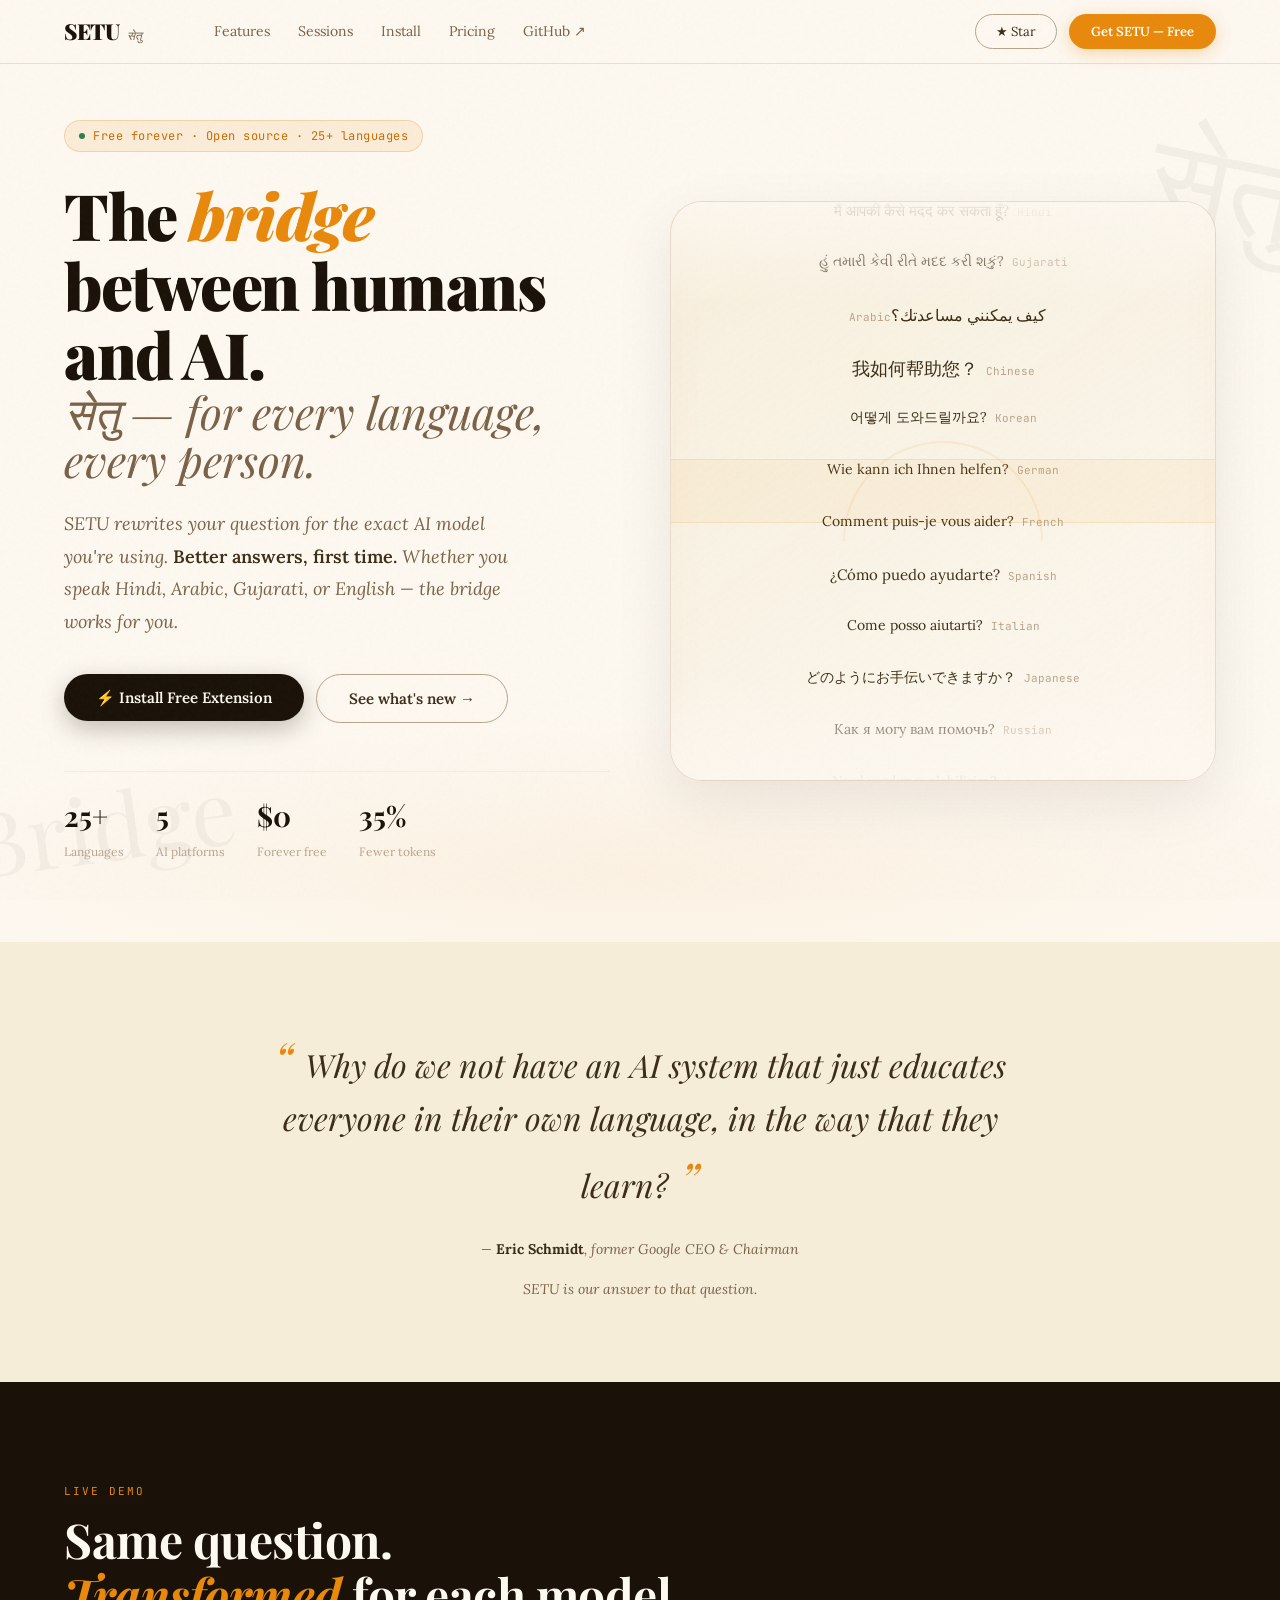
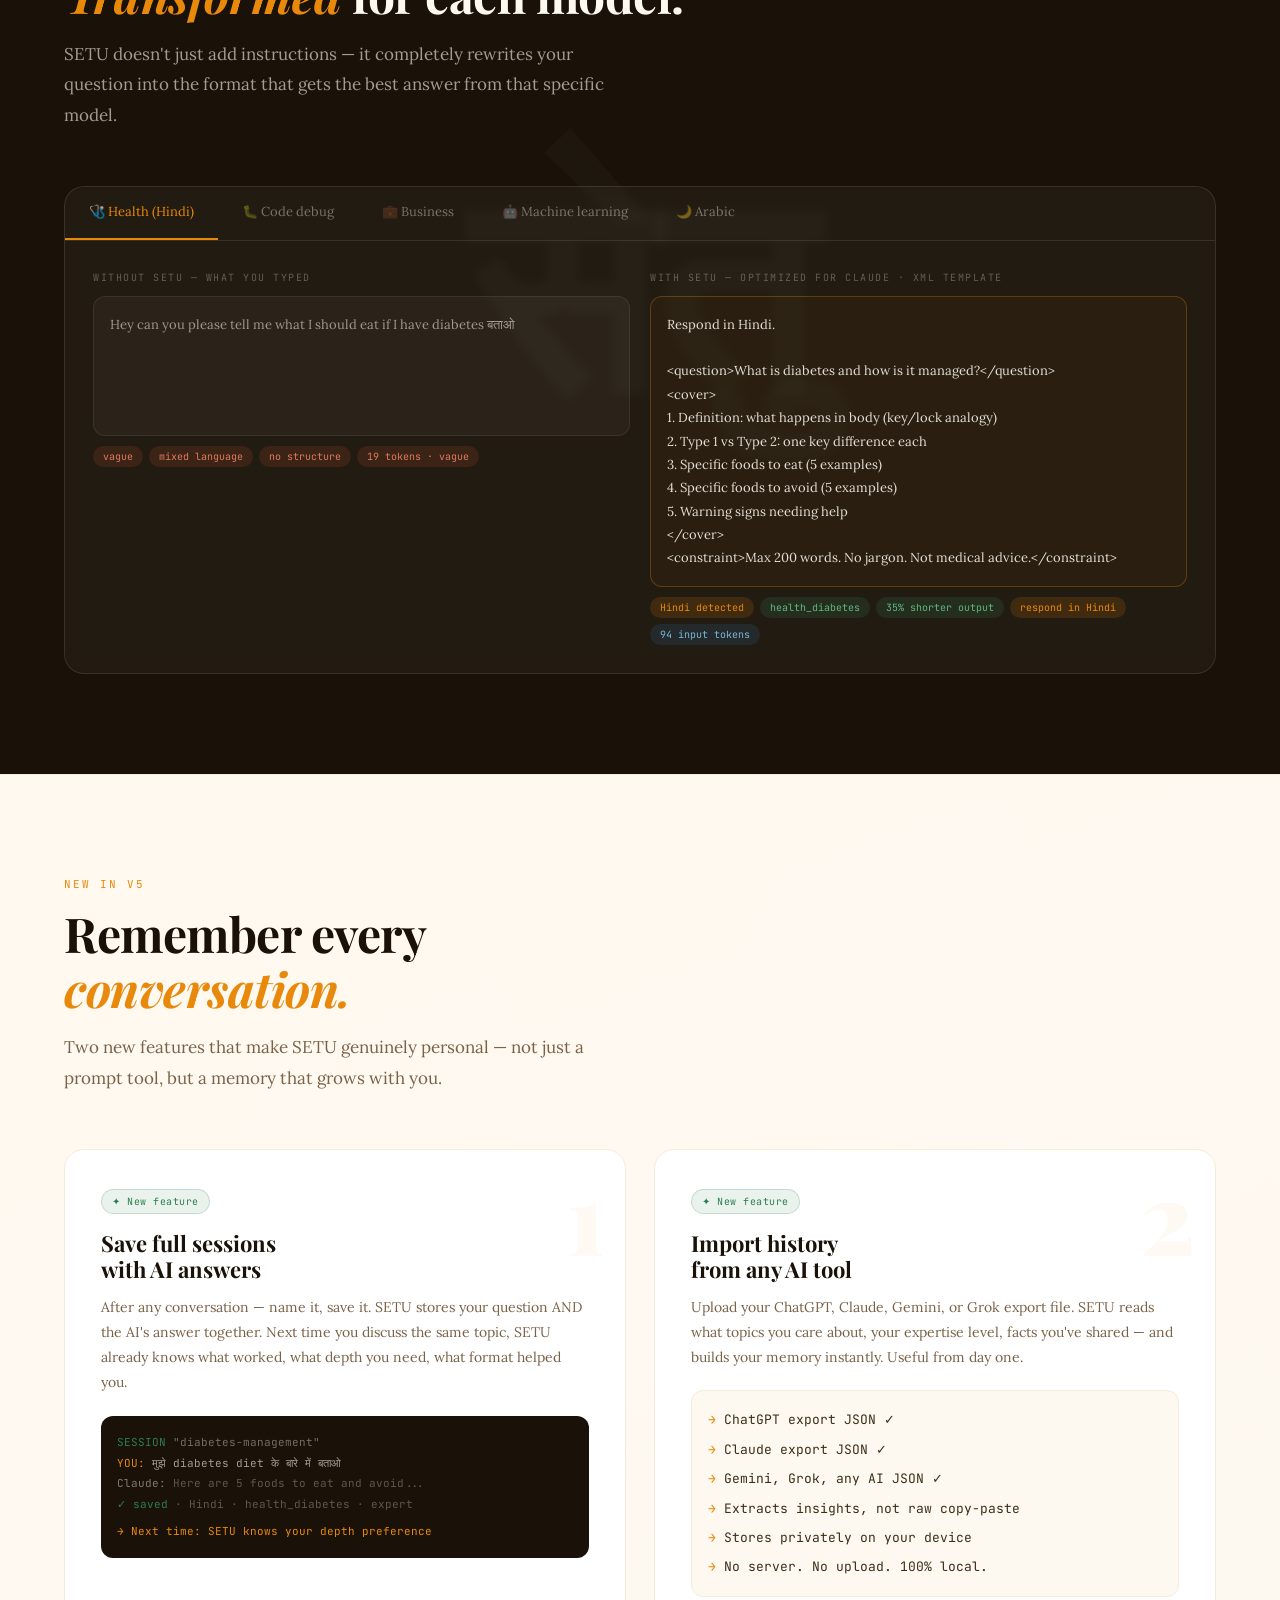
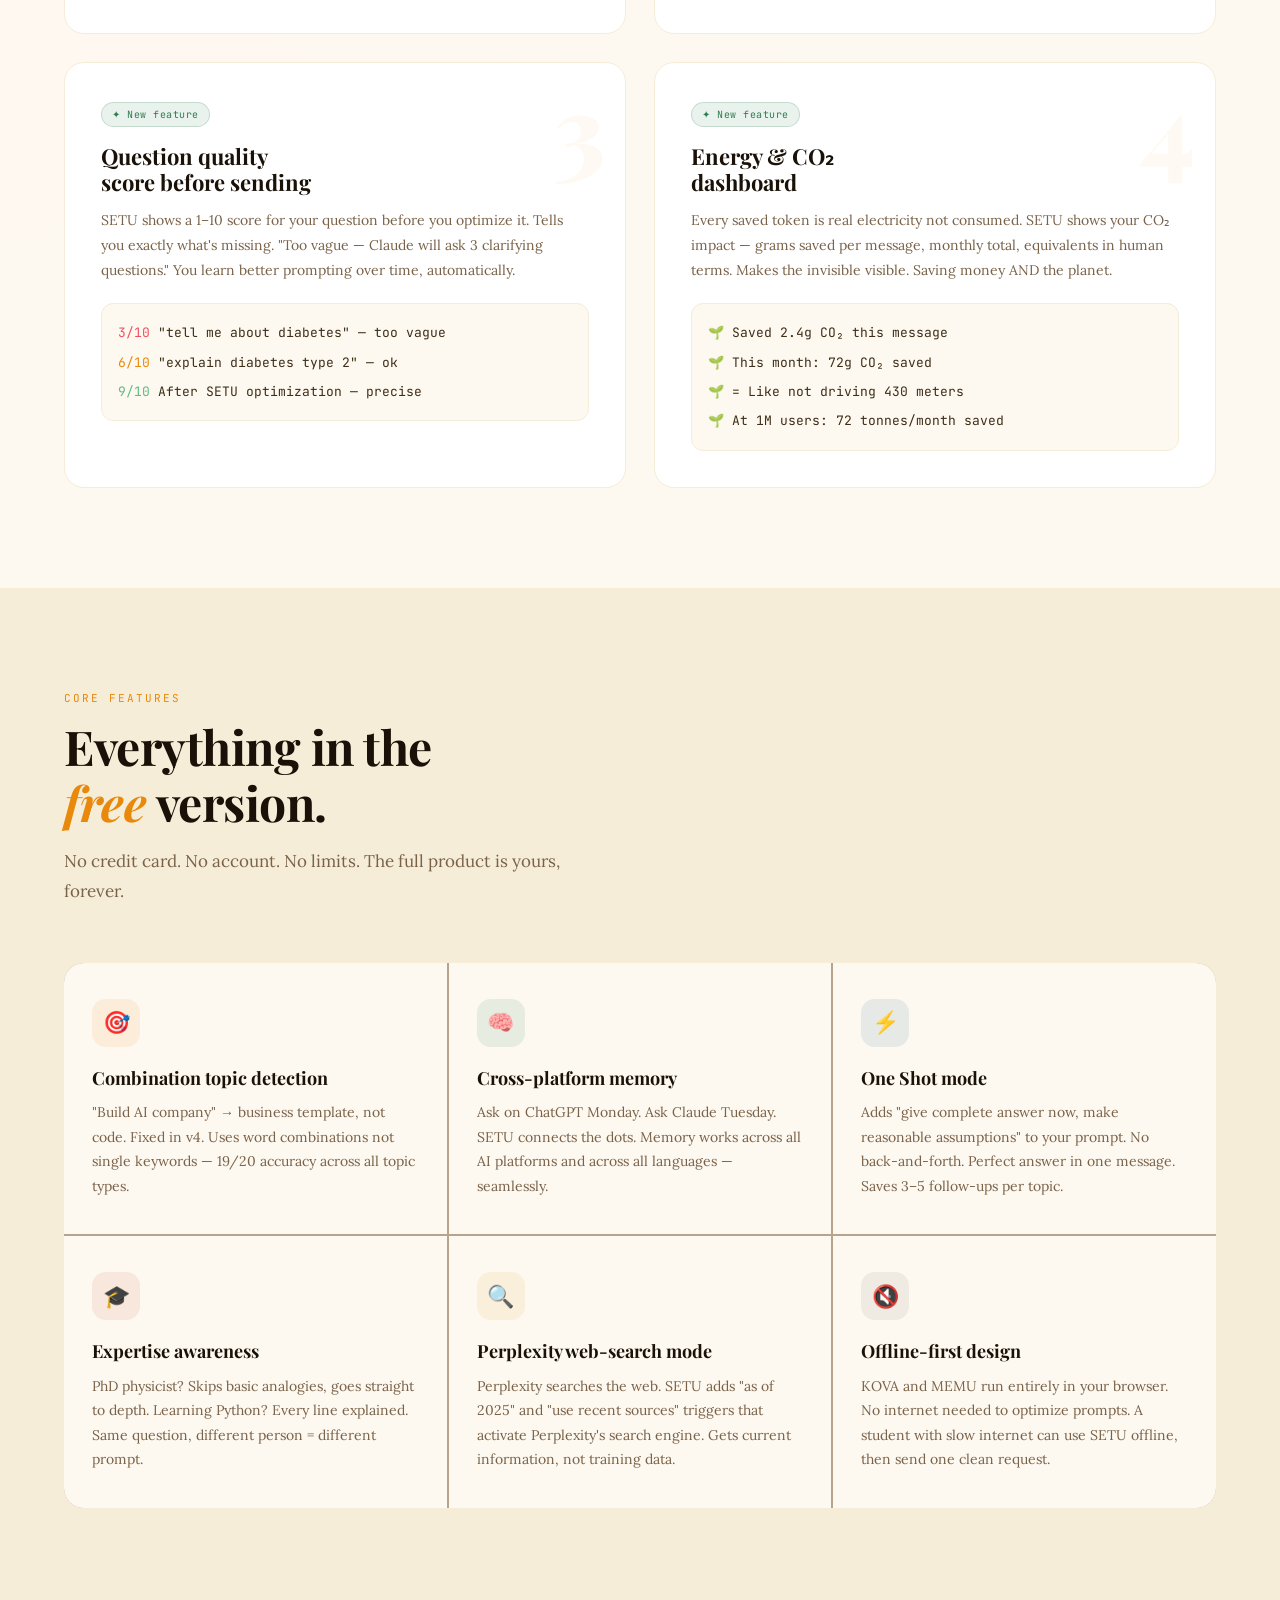
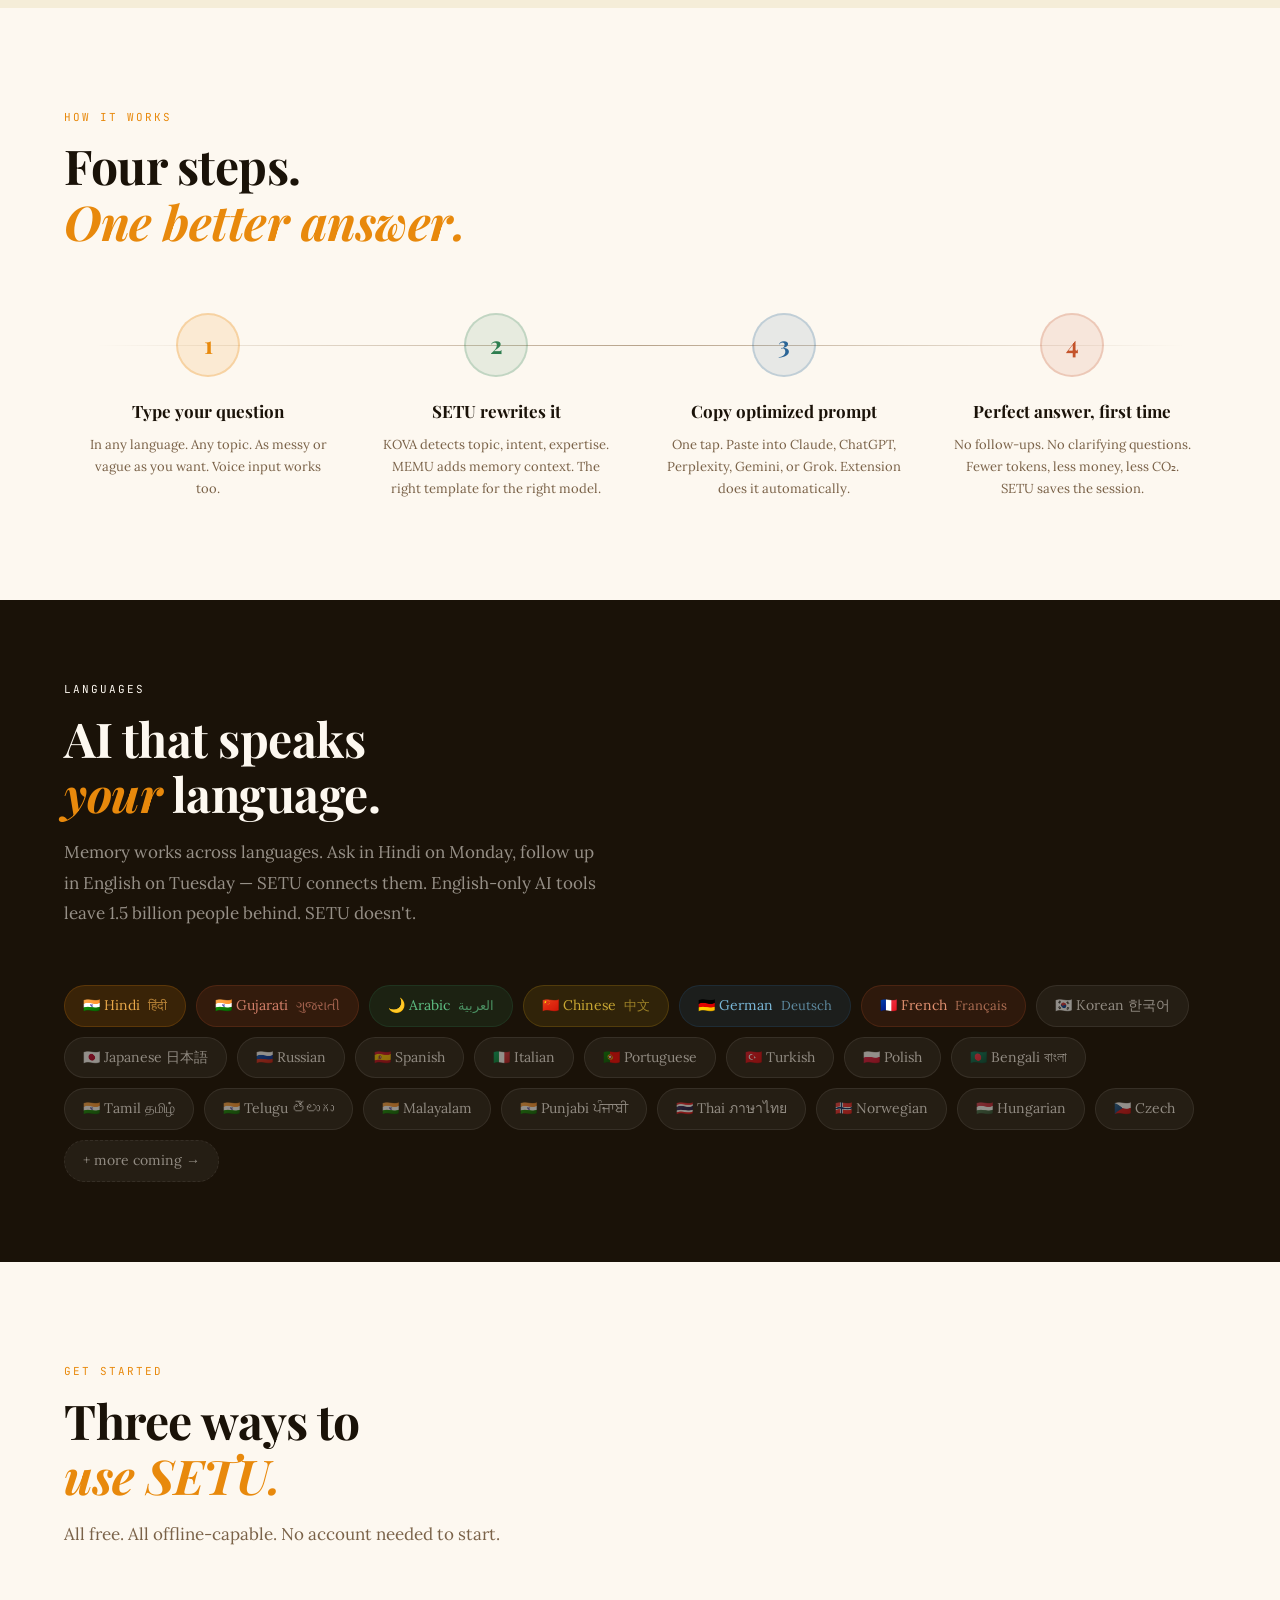
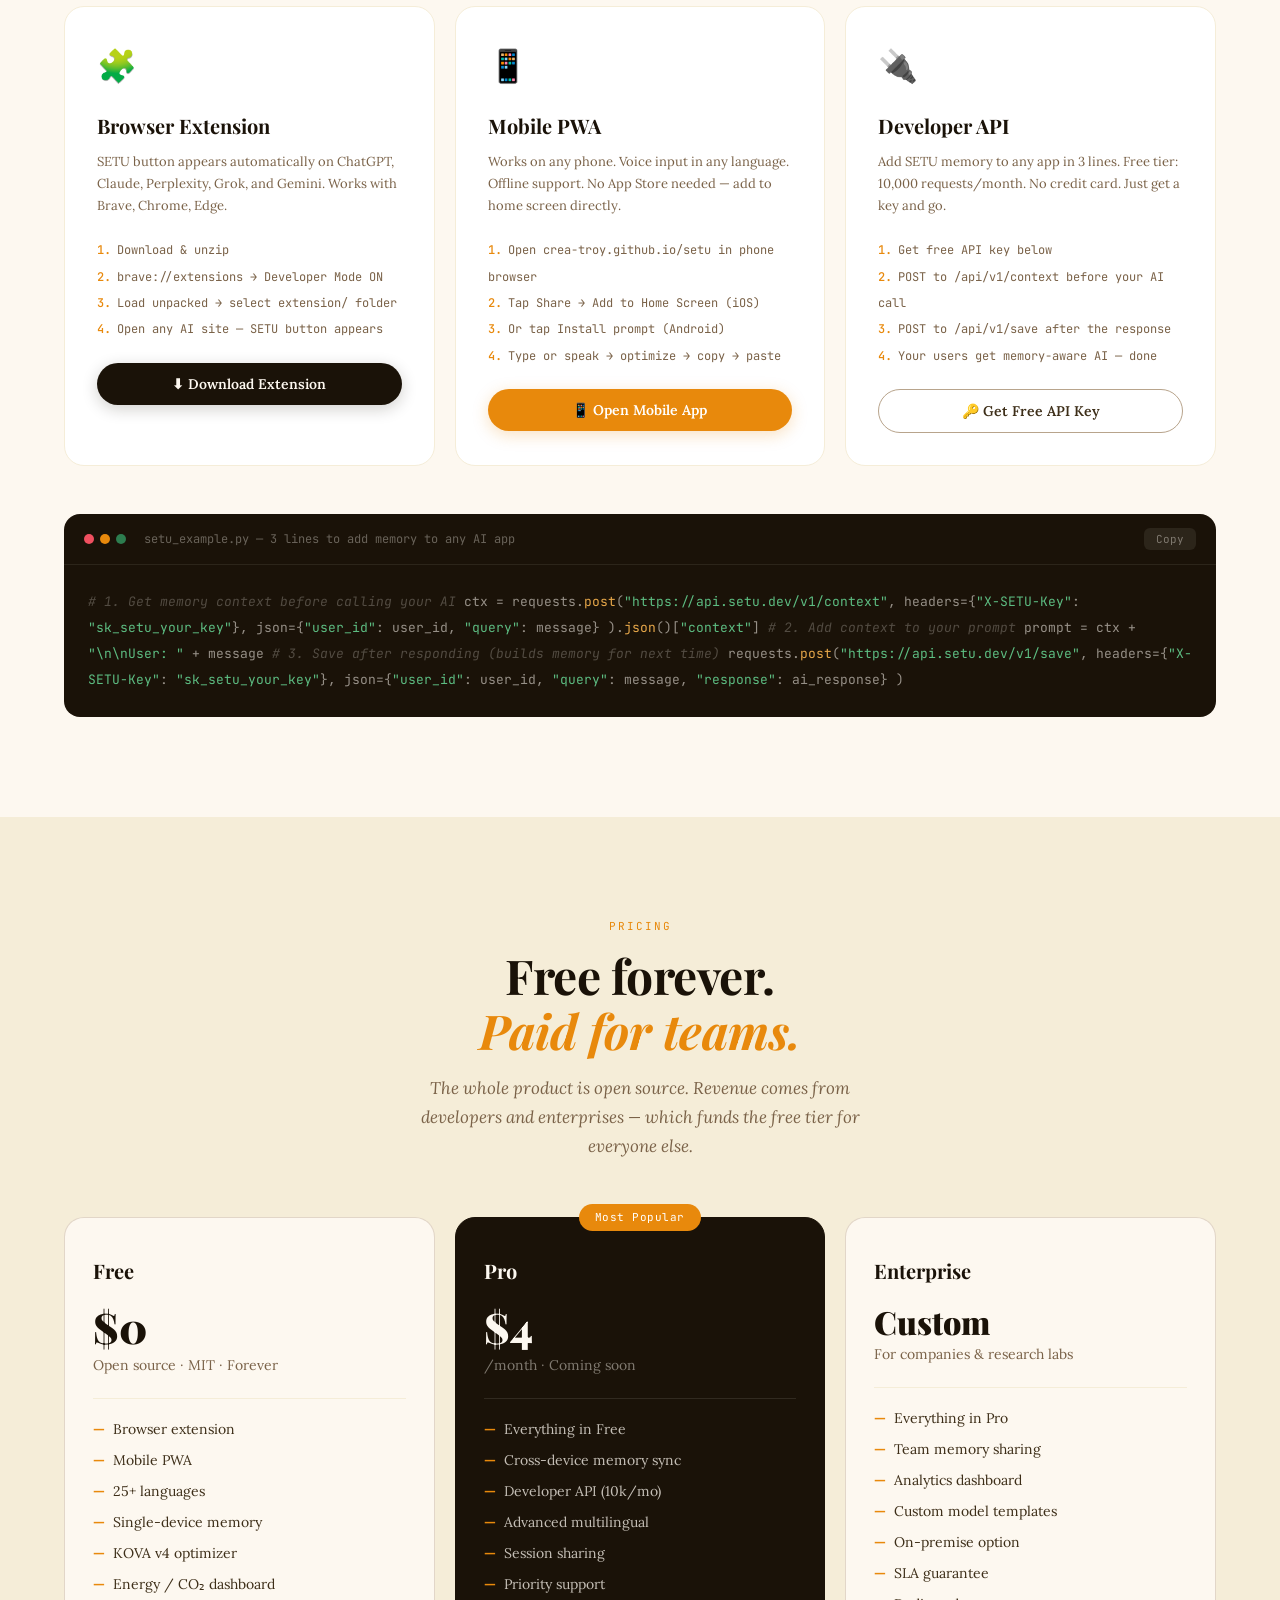
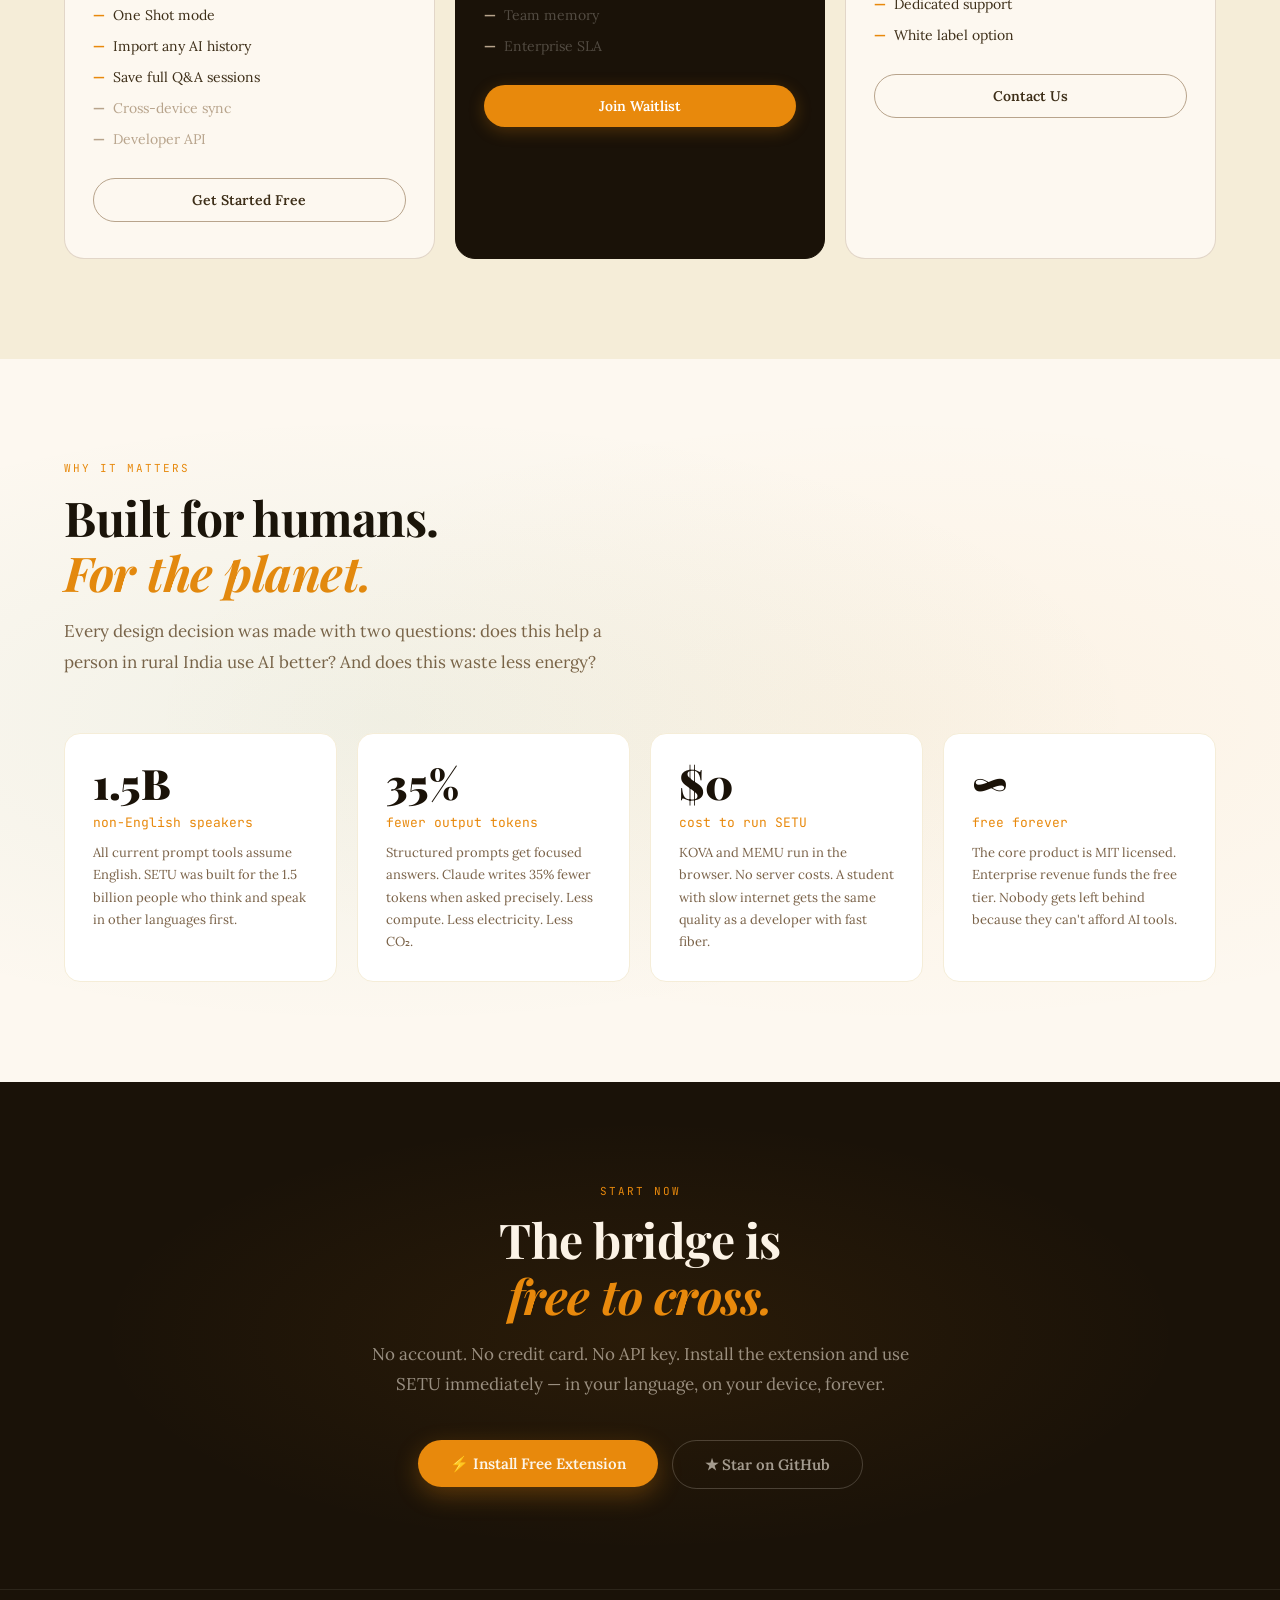
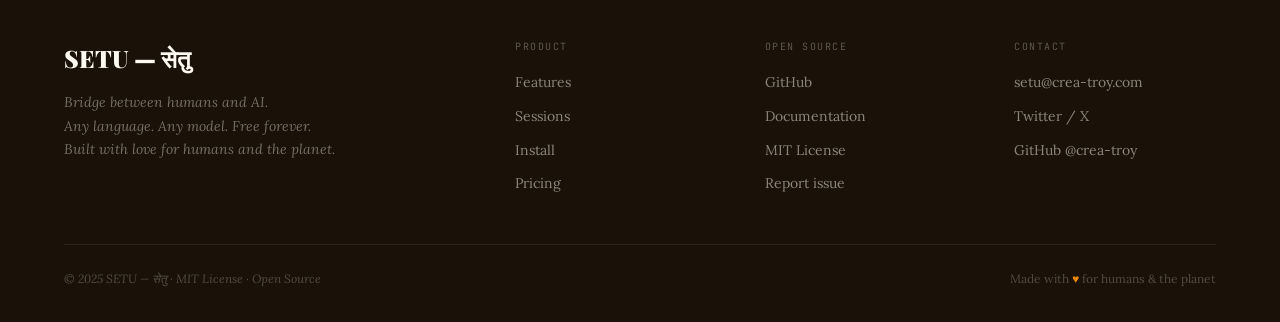
==== docs/index.html @ e9cc56a2 "add website to docs folder" ====
<!DOCTYPE html>
<html lang="en">
<head>
<meta charset="UTF-8">
<meta name="viewport" content="width=device-width,initial-scale=1">
<meta name="description" content="SETU — Bridge between humans and AI. Better AI answers in any language. Free forever.">
<title>SETU — सेतु — Bridge between humans and AI</title>
<link rel="preconnect" href="https://fonts.googleapis.com">
<link href="https://fonts.googleapis.com/css2?family=Playfair+Display:ital,wght@0,400;0,600;0,700;0,900;1,400;1,700&family=Lora:ital,wght@0,400;0,500;0,600;1,400&family=JetBrains+Mono:wght@400;500&display=swap" rel="stylesheet">

<style>
/* ══ RESET & ROOT ══ */
*, *::before, *::after { box-sizing: border-box; margin: 0; padding: 0; }
:root {
  --cream:   #FDF8F0;
  --cream2:  #F5EDD8;
  --ink:     #1A1208;
  --ink2:    #3D2E18;
  --ink3:    #7A6248;
  --ink4:    #B8A48C;
  --saffron: #E8890C;
  --turmeric:#C96D00;
  --leaf:    #2D7D4F;
  --terra:   #C4532A;
  --sky:     #2A6496;
  --gold:    #D4A017;
  --r: 16px;
}
html { scroll-behavior: smooth; font-size: 16px; }
body {
  background: var(--cream);
  color: var(--ink);
  font-family: 'Lora', Georgia, serif;
  line-height: 1.7;
  overflow-x: hidden;
}
a { color: inherit; text-decoration: none; }
::selection { background: rgba(232,137,12,0.25); }

/* ══ NOISE TEXTURE OVERLAY ══ */
body::before {
  content: '';
  position: fixed;
  inset: 0;
  background-image: url("data:image/svg+xml,%3Csvg viewBox='0 0 256 256' xmlns='http://www.w3.org/2000/svg'%3E%3Cfilter id='n'%3E%3CfeTurbulence type='fractalNoise' baseFrequency='0.9' numOctaves='4' stitchTiles='stitch'/%3E%3C/filter%3E%3Crect width='100%25' height='100%25' filter='url(%23n)' opacity='0.04'/%3E%3C/svg%3E");
  pointer-events: none;
  z-index: 1000;
  opacity: 0.6;
}

/* ══ NAV ══ */
nav {
  position: fixed; top: 0; left: 0; right: 0; z-index: 100;
  padding: 0 5%;
  height: 64px;
  display: flex; align-items: center; gap: 40px;
  background: rgba(253,248,240,0.88);
  backdrop-filter: blur(12px);
  border-bottom: 1px solid rgba(184,164,140,0.3);
}
.nav-logo {
  font-family: 'Playfair Display', serif;
  font-size: 22px;
  font-weight: 900;
  color: var(--ink);
  letter-spacing: -0.5px;
  display: flex; align-items: baseline; gap: 8px;
}
.nav-logo span {
  font-size: 12px;
  font-family: 'Lora', serif;
  font-weight: 400;
  font-style: italic;
  color: var(--ink3);
  letter-spacing: 0;
}
.nav-links { display: flex; gap: 28px; margin-left: 32px; }
.nav-links a {
  font-size: 14px;
  color: var(--ink3);
  font-family: 'Lora', serif;
  transition: color 0.2s;
}
.nav-links a:hover { color: var(--saffron); }
.nav-r { margin-left: auto; display: flex; gap: 12px; align-items: center; }
.btn-ghost {
  padding: 8px 20px; border-radius: 24px;
  border: 1.5px solid var(--ink4);
  background: transparent; color: var(--ink2);
  font-size: 13px; font-family: 'Lora', serif;
  cursor: pointer; transition: all 0.2s;
}
.btn-ghost:hover { border-color: var(--saffron); color: var(--saffron); }
.btn-saffron {
  padding: 9px 22px; border-radius: 24px;
  background: var(--saffron); color: white;
  border: none; font-size: 13px; font-family: 'Lora', serif;
  font-weight: 600; cursor: pointer; transition: all 0.2s;
  box-shadow: 0 4px 16px rgba(232,137,12,0.3);
}
.btn-saffron:hover { background: var(--turmeric); transform: translateY(-1px); }

/* ══ HERO ══ */
.hero {
  min-height: 100vh;
  padding: 120px 5% 80px;
  display: grid;
  grid-template-columns: 1fr 1fr;
  gap: 60px;
  align-items: center;
  position: relative;
  overflow: hidden;
}

/* Bridge background motif */
.hero::after {
  content: '';
  position: absolute;
  bottom: -80px; left: 50%; transform: translateX(-50%);
  width: 120%;
  height: 300px;
  background: radial-gradient(ellipse, rgba(232,137,12,0.06) 0%, transparent 70%);
  pointer-events: none;
}

/* Floating script decorations */
.hero-deco {
  position: absolute;
  font-size: 120px;
  opacity: 0.04;
  font-family: 'Playfair Display', serif;
  pointer-events: none;
  user-select: none;
}
.hero-deco.d1 { top: 80px; right: -20px; transform: rotate(12deg); }
.hero-deco.d2 { bottom: 40px; left: -30px; transform: rotate(-8deg); font-size: 90px; }

.hero-left { position: relative; z-index: 2; }

.hero-eyebrow {
  display: inline-flex; align-items: center; gap: 8px;
  background: rgba(232,137,12,0.1);
  border: 1px solid rgba(232,137,12,0.25);
  border-radius: 24px;
  padding: 5px 14px;
  font-size: 12px;
  font-family: 'JetBrains Mono', monospace;
  color: var(--turmeric);
  letter-spacing: 0.5px;
  margin-bottom: 28px;
}
.hero-eyebrow::before {
  content: '';
  width: 6px; height: 6px;
  border-radius: 50%;
  background: var(--leaf);
  animation: breathe 2.5s ease-in-out infinite;
}
@keyframes breathe {
  0%,100% { opacity: 1; transform: scale(1); }
  50% { opacity: 0.4; transform: scale(0.7); }
}

h1 {
  font-family: 'Playfair Display', serif;
  font-size: clamp(38px, 5vw, 68px);
  font-weight: 900;
  line-height: 1.08;
  letter-spacing: -1.5px;
  color: var(--ink);
  margin-bottom: 8px;
}
h1 .italic { font-style: italic; color: var(--saffron); }
h1 .script {
  font-style: italic;
  font-weight: 400;
  font-size: 0.7em;
  color: var(--ink3);
  display: block;
  letter-spacing: 0;
}

.hero-sub {
  font-size: 18px;
  color: var(--ink3);
  line-height: 1.8;
  max-width: 460px;
  margin: 24px 0 36px;
  font-style: italic;
}
.hero-sub strong { font-style: normal; color: var(--ink2); font-weight: 600; }

.hero-btns { display: flex; gap: 12px; flex-wrap: wrap; margin-bottom: 48px; }
.btn-big {
  padding: 14px 32px; border-radius: 32px;
  font-size: 15px; font-family: 'Lora', serif;
  font-weight: 600; cursor: pointer;
  display: flex; align-items: center; gap: 8px;
  transition: all 0.25s;
}
.btn-big.primary {
  background: var(--ink);
  color: var(--cream);
  border: none;
  box-shadow: 0 8px 24px rgba(26,18,8,0.25);
}
.btn-big.primary:hover { background: var(--ink2); transform: translateY(-2px); box-shadow: 0 12px 32px rgba(26,18,8,0.3); }
.btn-big.secondary {
  background: transparent;
  color: var(--ink2);
  border: 1.5px solid var(--ink4);
}
.btn-big.secondary:hover { border-color: var(--saffron); color: var(--saffron); }

/* Stats row */
.hero-stats { display: flex; gap: 32px; padding-top: 20px; border-top: 1px solid var(--cream2); }
.hstat-val {
  font-family: 'Playfair Display', serif;
  font-size: 28px; font-weight: 700;
  color: var(--ink);
}
.hstat-lbl { font-size: 12px; color: var(--ink4); margin-top: 2px; }

/* ══ LANGUAGE RIVER (right side of hero) ══ */
.lang-river {
  position: relative; height: 580px;
  display: flex; align-items: center; justify-content: center;
}
.lang-river-inner {
  position: relative;
  width: 100%; height: 100%;
  overflow: hidden;
  border-radius: 32px;
  background: linear-gradient(145deg, rgba(245,237,216,0.8) 0%, rgba(253,248,240,0.4) 100%);
  border: 1px solid rgba(184,164,140,0.3);
  box-shadow: inset 0 2px 40px rgba(232,137,12,0.04), 0 20px 60px rgba(26,18,8,0.08);
}
.lang-phrase {
  position: absolute;
  left: 50%;
  transform: translateX(-50%);
  white-space: nowrap;
  font-size: 15px;
  line-height: 1.4;
  transition: all 0.3s;
  cursor: default;
  padding: 6px 14px;
  border-radius: 20px;
  user-select: none;
}
.lang-phrase:hover {
  background: rgba(232,137,12,0.1);
  transform: translateX(-50%) scale(1.05);
}
.lang-phrase .phrase-text { color: var(--ink2); }
.lang-phrase .phrase-lang {
  font-size: 11px;
  color: var(--ink4);
  font-family: 'JetBrains Mono', monospace;
  margin-left: 8px;
}
/* Fade masks top and bottom */
.lang-river-inner::before,
.lang-river-inner::after {
  content: '';
  position: absolute;
  left: 0; right: 0; height: 100px;
  z-index: 10; pointer-events: none;
}
.lang-river-inner::before {
  top: 0;
  background: linear-gradient(to bottom, rgba(253,248,240,0.95), transparent);
}
.lang-river-inner::after {
  bottom: 0;
  background: linear-gradient(to top, rgba(253,248,240,0.95), transparent);
}
/* Centre spotlight */
.lang-spotlight {
  position: absolute;
  left: 0; right: 0;
  top: 50%; transform: translateY(-50%);
  height: 64px;
  background: rgba(232,137,12,0.06);
  border-top: 1px solid rgba(232,137,12,0.15);
  border-bottom: 1px solid rgba(232,137,12,0.15);
  z-index: 5; pointer-events: none;
}
/* Central decorative bridge arc */
.bridge-arc {
  position: absolute;
  top: 50%; left: 50%;
  transform: translate(-50%, -50%);
  width: 200px; height: 100px;
  border: 2px solid rgba(232,137,12,0.1);
  border-bottom: none;
  border-radius: 100px 100px 0 0;
  pointer-events: none;
  z-index: 2;
}

/* ══ SECTION SHARED ══ */
section { padding: 100px 5%; }
.section-tag {
  font-family: 'JetBrains Mono', monospace;
  font-size: 11px;
  letter-spacing: 2px;
  color: var(--saffron);
  text-transform: uppercase;
  margin-bottom: 12px;
}
h2 {
  font-family: 'Playfair Display', serif;
  font-size: clamp(28px, 4vw, 48px);
  font-weight: 700;
  line-height: 1.15;
  letter-spacing: -0.5px;
  color: var(--ink);
  margin-bottom: 16px;
}
h2 em { font-style: italic; color: var(--saffron); }
.section-sub {
  font-size: 17px;
  color: var(--ink3);
  max-width: 540px;
  line-height: 1.8;
  margin-bottom: 56px;
}

/* ══ DEMO SECTION ══ */
.demo-section {
  background: var(--ink);
  color: var(--cream);
  padding: 100px 5%;
  position: relative;
  overflow: hidden;
}
.demo-section::before {
  content: 'सेतु';
  position: absolute;
  font-family: 'Playfair Display', serif;
  font-size: 280px;
  font-weight: 900;
  color: rgba(255,255,255,0.02);
  top: 50%; left: 50%;
  transform: translate(-50%,-50%);
  pointer-events: none;
  white-space: nowrap;
}
.demo-section .section-tag { color: var(--saffron); }
.demo-section h2 { color: var(--cream); }
.demo-section .section-sub { color: rgba(253,248,240,0.6); }

.demo-card {
  background: rgba(253,248,240,0.04);
  border: 1px solid rgba(253,248,240,0.1);
  border-radius: 20px;
  overflow: hidden;
  backdrop-filter: blur(4px);
}
.demo-tabs {
  display: flex;
  border-bottom: 1px solid rgba(253,248,240,0.1);
  overflow-x: auto;
}
.demo-tab {
  padding: 14px 24px;
  font-size: 13px;
  font-family: 'Lora', serif;
  color: rgba(253,248,240,0.4);
  cursor: pointer;
  border-bottom: 2px solid transparent;
  transition: all 0.2s;
  white-space: nowrap;
  flex-shrink: 0;
}
.demo-tab.on { color: var(--saffron); border-bottom-color: var(--saffron); }
.demo-body-inner { padding: 28px; }
.demo-cols { display: grid; grid-template-columns: 1fr 1fr; gap: 20px; }
.demo-col-lbl {
  font-family: 'JetBrains Mono', monospace;
  font-size: 10px;
  letter-spacing: 1.5px;
  color: rgba(253,248,240,0.3);
  text-transform: uppercase;
  margin-bottom: 10px;
}
.demo-box {
  background: rgba(253,248,240,0.04);
  border: 1px solid rgba(253,248,240,0.08);
  border-radius: 12px;
  padding: 16px;
  font-size: 13px;
  line-height: 1.8;
  color: rgba(253,248,240,0.55);
  font-family: 'Lora', serif;
  min-height: 140px;
}
.demo-box.optimized {
  border-color: rgba(232,137,12,0.3);
  background: rgba(232,137,12,0.04);
  color: rgba(253,248,240,0.88);
}
.demo-tags { display: flex; gap: 6px; flex-wrap: wrap; margin-top: 10px; }
.demo-tag {
  padding: 2px 10px; border-radius: 20px;
  font-size: 10px; font-family: 'JetBrains Mono', monospace;
}
.dt-green { background: rgba(45,125,79,0.2); color: #5fb882; }
.dt-saffron { background: rgba(232,137,12,0.15); color: var(--saffron); }
.dt-red { background: rgba(196,83,42,0.15); color: #e07a5f; }
.dt-sky { background: rgba(42,100,150,0.2); color: #7ab8d8; }

/* ══ FEATURES ══ */
.features-section { background: var(--cream2); }
.features-grid {
  display: grid;
  grid-template-columns: repeat(3, 1fr);
  gap: 2px;
  background: var(--ink4);
  border-radius: 20px;
  overflow: hidden;
}
.feat-card {
  background: var(--cream);
  padding: 36px 28px;
  transition: background 0.2s;
}
.feat-card:hover { background: #FFF9F2; }
.feat-icon {
  width: 48px; height: 48px;
  border-radius: 14px;
  display: flex; align-items: center; justify-content: center;
  font-size: 22px;
  margin-bottom: 20px;
}
.fi-saffron { background: rgba(232,137,12,0.1); }
.fi-leaf { background: rgba(45,125,79,0.1); }
.fi-sky { background: rgba(42,100,150,0.1); }
.fi-terra { background: rgba(196,83,42,0.1); }
.fi-gold { background: rgba(212,160,23,0.1); }
.fi-ink { background: rgba(26,18,8,0.06); }
.feat-title {
  font-family: 'Playfair Display', serif;
  font-size: 18px; font-weight: 700;
  color: var(--ink);
  margin-bottom: 10px;
  line-height: 1.3;
}
.feat-desc { font-size: 14px; color: var(--ink3); line-height: 1.75; }

/* ══ NEW FEATURES (what you asked for) ══ */
.new-features-section {
  background: linear-gradient(160deg, #FFF9F0 0%, var(--cream) 100%);
  border-top: 1px solid var(--cream2);
  border-bottom: 1px solid var(--cream2);
}
.new-feat-grid { display: grid; grid-template-columns: 1fr 1fr; gap: 28px; }
.new-feat-card {
  background: white;
  border: 1.5px solid var(--cream2);
  border-radius: 20px;
  padding: 36px;
  position: relative;
  overflow: hidden;
  transition: border-color 0.2s, box-shadow 0.2s;
}
.new-feat-card:hover {
  border-color: rgba(232,137,12,0.3);
  box-shadow: 0 12px 40px rgba(232,137,12,0.08);
}
.new-feat-card::before {
  content: attr(data-num);
  position: absolute;
  top: -20px; right: 20px;
  font-family: 'Playfair Display', serif;
  font-size: 100px;
  font-weight: 900;
  color: rgba(232,137,12,0.05);
  pointer-events: none;
}
.new-badge {
  display: inline-flex; align-items: center; gap: 5px;
  background: rgba(45,125,79,0.1);
  border: 1px solid rgba(45,125,79,0.2);
  color: var(--leaf);
  padding: 3px 10px; border-radius: 20px;
  font-size: 10px; font-family: 'JetBrains Mono', monospace;
  letter-spacing: 0.5px;
  margin-bottom: 16px;
}
.new-feat-title {
  font-family: 'Playfair Display', serif;
  font-size: 22px; font-weight: 700;
  color: var(--ink);
  line-height: 1.2;
  margin-bottom: 12px;
}
.new-feat-desc { font-size: 14px; color: var(--ink3); line-height: 1.8; margin-bottom: 20px; }
.feature-detail {
  background: var(--cream);
  border: 1px solid var(--cream2);
  border-radius: 12px;
  padding: 14px 16px;
  font-size: 13px;
  color: var(--ink2);
  line-height: 1.8;
  font-family: 'JetBrains Mono', monospace;
}
.feature-detail .line { display: flex; gap: 8px; align-items: flex-start; padding: 3px 0; }
.feature-detail .bullet { color: var(--saffron); flex-shrink: 0; }

/* SESSION VISUAL */
.session-visual {
  background: var(--ink);
  border-radius: 12px;
  padding: 16px;
  margin-top: 16px;
  font-family: 'JetBrains Mono', monospace;
  font-size: 11px;
  color: rgba(253,248,240,0.6);
  line-height: 1.9;
}
.sv-user { color: var(--saffron); }
.sv-ai { color: rgba(253,248,240,0.45); }
.sv-tag { color: var(--leaf); }
.sv-saved { color: var(--leaf); font-style: normal; }

/* ══ HOW IT WORKS ══ */
.how-section { overflow: hidden; }
.how-steps { display: flex; gap: 0; position: relative; }
.how-steps::before {
  content: '';
  position: absolute;
  top: 32px; left: 32px; right: 32px;
  height: 1px;
  background: linear-gradient(to right, transparent, var(--ink4), transparent);
}
.how-step {
  flex: 1; padding: 0 24px;
  display: flex; flex-direction: column; align-items: center;
  text-align: center;
}
.how-num {
  width: 64px; height: 64px;
  border-radius: 50%;
  display: flex; align-items: center; justify-content: center;
  font-family: 'Playfair Display', serif;
  font-size: 24px; font-weight: 700;
  margin-bottom: 20px;
  position: relative; z-index: 2;
  transition: transform 0.2s;
}
.how-num:hover { transform: scale(1.1); }
.hn1 { background: rgba(232,137,12,0.12); color: var(--saffron); border: 2px solid rgba(232,137,12,0.25); }
.hn2 { background: rgba(45,125,79,0.1); color: var(--leaf); border: 2px solid rgba(45,125,79,0.2); }
.hn3 { background: rgba(42,100,150,0.1); color: var(--sky); border: 2px solid rgba(42,100,150,0.2); }
.hn4 { background: rgba(196,83,42,0.1); color: var(--terra); border: 2px solid rgba(196,83,42,0.2); }
.how-step-title {
  font-family: 'Playfair Display', serif;
  font-size: 17px; font-weight: 700;
  color: var(--ink);
  margin-bottom: 8px;
}
.how-step-desc { font-size: 13px; color: var(--ink3); line-height: 1.7; }

/* ══ LANGUAGE CELEBRATION ══ */
.lang-section {
  background: var(--ink);
  padding: 80px 5%;
  position: relative;
  overflow: hidden;
}
.lang-grid {
  display: flex; flex-wrap: wrap;
  gap: 10px;
  margin-top: 40px;
}
.lang-pill {
  padding: 8px 18px;
  border-radius: 32px;
  font-size: 14px;
  display: flex; align-items: center; gap: 8px;
  cursor: default;
  transition: all 0.2s;
}
.lang-pill:hover { transform: translateY(-2px); }
.lp-hi { background: rgba(232,137,12,0.15); color: #E8A84A; border: 1px solid rgba(232,137,12,0.2); }
.lp-gu { background: rgba(196,83,42,0.15); color: #D4806A; border: 1px solid rgba(196,83,42,0.2); }
.lp-ar { background: rgba(45,125,79,0.15); color: #5DBD82; border: 1px solid rgba(45,125,79,0.2); }
.lp-zh { background: rgba(212,160,23,0.12); color: #C9A833; border: 1px solid rgba(212,160,23,0.2); }
.lp-de { background: rgba(42,100,150,0.15); color: #7AB8D8; border: 1px solid rgba(42,100,150,0.2); }
.lp-fr { background: rgba(196,83,42,0.12); color: #E09070; border: 1px solid rgba(196,83,42,0.2); }
.lp-other { background: rgba(253,248,240,0.05); color: rgba(253,248,240,0.5); border: 1px solid rgba(253,248,240,0.08); }
.lang-pill .native { font-size: 13px; opacity: 0.7; }
.lang-section h2, .lang-section .section-tag { color: var(--cream); }
.lang-section h2 em { color: var(--saffron); }
.lang-section .section-sub { color: rgba(253,248,240,0.55); }

/* ══ INSTALL SECTION ══ */
.install-grid { display: grid; grid-template-columns: 1fr 1fr 1fr; gap: 20px; margin-top: 48px; }
.install-card {
  background: white;
  border: 1.5px solid var(--cream2);
  border-radius: 20px;
  padding: 32px;
  transition: all 0.25s;
}
.install-card:hover {
  border-color: rgba(232,137,12,0.3);
  transform: translateY(-4px);
  box-shadow: 0 20px 48px rgba(26,18,8,0.08);
}
.install-icon {
  font-size: 32px; margin-bottom: 16px;
  display: block;
}
.install-title {
  font-family: 'Playfair Display', serif;
  font-size: 20px; font-weight: 700;
  color: var(--ink); margin-bottom: 8px;
}
.install-sub { font-size: 13px; color: var(--ink3); line-height: 1.7; margin-bottom: 20px; }
.install-steps {
  font-size: 12px; color: var(--ink3); line-height: 2.2;
  font-family: 'JetBrains Mono', monospace;
  margin-bottom: 20px;
}
.install-steps .n { color: var(--saffron); font-weight: 500; margin-right: 6px; }
.install-btn {
  width: 100%; padding: 12px;
  border-radius: 32px;
  font-size: 14px; font-family: 'Lora', serif;
  font-weight: 600; cursor: pointer;
  transition: all 0.2s;
  display: flex; align-items: center; justify-content: center; gap: 6px;
}
.ib-ink {
  background: var(--ink); color: var(--cream);
  border: none;
  box-shadow: 0 4px 16px rgba(26,18,8,0.2);
}
.ib-ink:hover { background: var(--ink2); }
.ib-saffron {
  background: var(--saffron); color: white;
  border: none;
  box-shadow: 0 4px 16px rgba(232,137,12,0.25);
}
.ib-saffron:hover { background: var(--turmeric); }
.ib-outline {
  background: transparent; color: var(--ink2);
  border: 1.5px solid var(--ink4);
}
.ib-outline:hover { border-color: var(--saffron); color: var(--saffron); }

/* API code block */
.code-wrap {
  background: var(--ink);
  border-radius: 16px;
  overflow: hidden;
  margin-top: 48px;
}
.code-header {
  padding: 14px 20px;
  display: flex; align-items: center; gap: 10px;
  border-bottom: 1px solid rgba(253,248,240,0.08);
}
.code-dots { display: flex; gap: 6px; }
.code-dots span {
  width: 10px; height: 10px; border-radius: 50%;
}
.cd1 { background: #f05060; }
.cd2 { background: var(--saffron); }
.cd3 { background: var(--leaf); }
.code-title { font-family: 'JetBrains Mono', monospace; font-size: 12px; color: rgba(253,248,240,0.35); margin-left: 8px; }
.code-copy { margin-left: auto; background: rgba(253,248,240,0.08); border: none; color: rgba(253,248,240,0.4); padding: 4px 12px; border-radius: 6px; font-size: 11px; cursor: pointer; font-family: 'JetBrains Mono', monospace; transition: all 0.2s; }
.code-copy:hover { background: rgba(253,248,240,0.15); color: rgba(253,248,240,0.8); }
.code-inner {
  padding: 24px;
  font-family: 'JetBrains Mono', monospace;
  font-size: 13px;
  line-height: 2;
  color: rgba(253,248,240,0.55);
  overflow-x: auto;
}
.ck { color: #7AB8D8; }   /* keyword */
.cs { color: #5DBD82; }   /* string */
.cc { color: rgba(253,248,240,0.25); font-style: italic; }   /* comment */
.cf { color: #E8A84A; }   /* function */
.cn { color: #D4806A; }   /* number */

/* ══ PRICING ══ */
.pricing-section { background: var(--cream2); }
.pricing-grid { display: grid; grid-template-columns: repeat(3,1fr); gap: 20px; }
.price-card {
  background: var(--cream);
  border: 1.5px solid rgba(184,164,140,0.4);
  border-radius: 20px;
  padding: 36px 28px;
  position: relative;
  transition: all 0.2s;
}
.price-card:hover { box-shadow: 0 16px 48px rgba(26,18,8,0.08); }
.price-card.featured {
  background: var(--ink);
  border-color: var(--ink);
  color: var(--cream);
}
.price-tag {
  position: absolute; top: -14px; left: 50%; transform: translateX(-50%);
  background: var(--saffron); color: white;
  padding: 4px 16px; border-radius: 20px;
  font-size: 11px; font-family: 'JetBrains Mono', monospace;
  letter-spacing: 0.5px; white-space: nowrap;
}
.price-name {
  font-family: 'Playfair Display', serif;
  font-size: 20px; font-weight: 700;
  margin-bottom: 4px;
}
.price-featured .price-name { color: var(--cream); }
.price-amount {
  font-family: 'Playfair Display', serif;
  font-size: 42px; font-weight: 900;
  line-height: 1.1;
  margin: 16px 0 4px;
}
.price-featured .price-amount { color: var(--cream); }
.price-period { font-size: 14px; color: var(--ink3); margin-bottom: 20px; }
.price-featured .price-period { color: rgba(253,248,240,0.5); }
.price-divider { height: 1px; background: var(--cream2); margin: 20px 0; }
.price-featured .price-divider { background: rgba(253,248,240,0.1); }
.price-features { list-style: none; display: flex; flex-direction: column; gap: 10px; margin-bottom: 28px; }
.price-features li { font-size: 14px; color: var(--ink2); display: flex; align-items: flex-start; gap: 8px; line-height: 1.5; }
.price-features li::before { content: '—'; color: var(--saffron); flex-shrink: 0; font-weight: 700; }
.price-features li.dim { color: var(--ink4); }
.price-features li.dim::before { color: var(--ink4); }
.price-featured .price-features li { color: rgba(253,248,240,0.75); }
.price-featured .price-features li.dim { color: rgba(253,248,240,0.3); }
.price-featured .price-features li::before { color: var(--saffron); }
.price-featured .price-features li.dim::before { color: rgba(253,248,240,0.2); }

/* ══ IMPACT ══ */
.impact-section { position: relative; overflow: hidden; }
.impact-section::before {
  content: '';
  position: absolute; inset: 0;
  background: radial-gradient(ellipse at 30% 50%, rgba(45,125,79,0.06) 0%, transparent 60%),
              radial-gradient(ellipse at 70% 50%, rgba(232,137,12,0.05) 0%, transparent 60%);
  pointer-events: none;
}
.impact-grid { display: grid; grid-template-columns: repeat(4,1fr); gap: 20px; margin-top: 48px; }
.impact-item {
  padding: 28px;
  border-radius: 16px;
  border: 1px solid var(--cream2);
  background: white;
  transition: all 0.2s;
}
.impact-item:hover { border-color: rgba(232,137,12,0.2); transform: translateY(-2px); }
.impact-num {
  font-family: 'Playfair Display', serif;
  font-size: 42px; font-weight: 900;
  color: var(--ink); line-height: 1;
  margin-bottom: 8px;
}
.impact-unit { font-size: 13px; color: var(--saffron); font-family: 'JetBrains Mono', monospace; margin-bottom: 8px; }
.impact-desc { font-size: 13px; color: var(--ink3); line-height: 1.7; }

/* ══ QUOTE SECTION ══ */
.quote-section {
  background: var(--cream2);
  padding: 80px 5%;
  text-align: center;
}
.big-quote {
  font-family: 'Playfair Display', serif;
  font-size: clamp(20px, 3vw, 32px);
  font-style: italic;
  font-weight: 400;
  color: var(--ink2);
  max-width: 800px;
  margin: 0 auto 24px;
  line-height: 1.5;
  position: relative;
}
.big-quote::before { content: '\201C'; font-size: 1.5em; color: var(--saffron); margin-right: 4px; }
.big-quote::after  { content: '\201D'; font-size: 1.5em; color: var(--saffron); margin-left: 4px; }
.quote-attr { font-size: 14px; color: var(--ink3); font-style: italic; }
.quote-attr strong { font-style: normal; color: var(--ink2); }

/* ══ CTA SECTION ══ */
.cta-section {
  padding: 100px 5%;
  text-align: center;
  background: var(--ink);
  color: var(--cream);
  position: relative; overflow: hidden;
}
.cta-section::before {
  content: '';
  position: absolute; inset: 0;
  background: radial-gradient(ellipse at 50% 50%, rgba(232,137,12,0.08) 0%, transparent 60%);
}
.cta-section h2 { color: var(--cream); }
.cta-section .section-sub { color: rgba(253,248,240,0.55); margin: 0 auto 40px; }
.cta-btns { display: flex; gap: 14px; justify-content: center; flex-wrap: wrap; }

/* ══ FOOTER ══ */
footer {
  background: var(--ink);
  border-top: 1px solid rgba(253,248,240,0.08);
  padding: 48px 5% 32px;
}
.footer-grid { display: grid; grid-template-columns: 2fr 1fr 1fr 1fr; gap: 48px; margin-bottom: 48px; }
.footer-brand { font-family: 'Playfair Display', serif; font-size: 24px; font-weight: 900; color: var(--cream); margin-bottom: 12px; }
.footer-tagline { font-size: 14px; color: rgba(253,248,240,0.4); font-style: italic; line-height: 1.7; }
.footer-col-title { font-family: 'JetBrains Mono', monospace; font-size: 10px; letter-spacing: 1.5px; color: rgba(253,248,240,0.3); text-transform: uppercase; margin-bottom: 16px; }
.footer-links { display: flex; flex-direction: column; gap: 10px; }
.footer-links a { font-size: 14px; color: rgba(253,248,240,0.5); transition: color 0.2s; }
.footer-links a:hover { color: var(--saffron); }
.footer-bottom { padding-top: 24px; border-top: 1px solid rgba(253,248,240,0.08); display: flex; justify-content: space-between; align-items: center; }
.footer-copy { font-size: 12px; color: rgba(253,248,240,0.25); font-style: italic; }
.footer-love { font-size: 12px; color: rgba(253,248,240,0.25); }
.footer-love span { color: var(--saffron); }

/* ══ SCROLL ANIMATIONS ══ */
.fade-up {
  opacity: 0;
  transform: translateY(30px);
  transition: opacity 0.7s ease, transform 0.7s ease;
}
.fade-up.visible {
  opacity: 1;
  transform: translateY(0);
}
.fade-up.d1 { transition-delay: 0.1s; }
.fade-up.d2 { transition-delay: 0.2s; }
.fade-up.d3 { transition-delay: 0.3s; }
.fade-up.d4 { transition-delay: 0.4s; }

/* ══ RESPONSIVE ══ */
@media (max-width: 900px) {
  .hero { grid-template-columns: 1fr; }
  .lang-river { display: none; }
  .features-grid { grid-template-columns: 1fr 1fr; }
  .install-grid { grid-template-columns: 1fr; }
  .pricing-grid { grid-template-columns: 1fr; }
  .impact-grid { grid-template-columns: 1fr 1fr; }
  .footer-grid { grid-template-columns: 1fr 1fr; }
  .how-steps { flex-direction: column; }
  .how-steps::before { display: none; }
  .demo-cols { grid-template-columns: 1fr; }
  .new-feat-grid { grid-template-columns: 1fr; }
  .nav-links { display: none; }
}
@media (max-width: 600px) {
  .features-grid { grid-template-columns: 1fr; }
  .impact-grid { grid-template-columns: 1fr; }
  h1 { font-size: 36px; }
}
</style>
</head>
<body>

<!-- NAV -->
<nav>
  <div class="nav-logo">SETU <span>सेतु</span></div>
  <div class="nav-links">
    <a href="#features">Features</a>
    <a href="#sessions">Sessions</a>
    <a href="#install">Install</a>
    <a href="#pricing">Pricing</a>
    <a href="https://github.com/crea-troy/setu" target="_blank">GitHub ↗</a>
  </div>
  <div class="nav-r">
    <a href="https://github.com/crea-troy/setu" target="_blank"><button class="btn-ghost">★ Star</button></a>
    <a href="#install"><button class="btn-saffron">Get SETU — Free</button></a>
  </div>
</nav>

<!-- HERO -->
<section class="hero">
  <div class="hero-deco d1">सेतु</div>
  <div class="hero-deco d2">Bridge</div>

  <div class="hero-left">
    <div class="hero-eyebrow">Free forever · Open source · 25+ languages</div>
    <h1>
      The <span class="italic">bridge</span>
      between humans
      and AI.
      <span class="script">सेतु — for every language, every person.</span>
    </h1>
    <p class="hero-sub">
      SETU rewrites your question for the exact AI model you're using.
      <strong>Better answers, first time.</strong>
      Whether you speak Hindi, Arabic, Gujarati, or English —
      the bridge works for you.
    </p>
    <div class="hero-btns">
      <a href="#install"><button class="btn-big primary">⚡ Install Free Extension</button></a>
      <a href="#sessions"><button class="btn-big secondary">See what's new →</button></a>
    </div>
    <div class="hero-stats">
      <div>
        <div class="hstat-val">25+</div>
        <div class="hstat-lbl">Languages</div>
      </div>
      <div>
        <div class="hstat-val">5</div>
        <div class="hstat-lbl">AI platforms</div>
      </div>
      <div>
        <div class="hstat-val">$0</div>
        <div class="hstat-lbl">Forever free</div>
      </div>
      <div>
        <div class="hstat-val">35%</div>
        <div class="hstat-lbl">Fewer tokens</div>
      </div>
    </div>
  </div>

  <!-- LANGUAGE RIVER -->
  <div class="lang-river">
    <div class="lang-river-inner">
      <div class="lang-spotlight"></div>
      <div class="bridge-arc"></div>
      <div id="river-container" style="position:absolute;inset:0;display:flex;flex-direction:column;justify-content:center;gap:0"></div>
    </div>
  </div>
</section>

<!-- QUOTE -->
<div class="quote-section">
  <p class="big-quote">
    Why do we not have an AI system that just educates everyone in their own language, in the way that they learn?
  </p>
  <div class="quote-attr">— <strong>Eric Schmidt</strong>, former Google CEO &amp; Chairman</div>
  <p style="font-size:14px;color:var(--ink3);margin-top:16px;font-style:italic">SETU is our answer to that question.</p>
</div>

<!-- DEMO -->
<div class="demo-section" id="demo">
  <div class="section-tag">Live demo</div>
  <h2>Same question.<br><em>Transformed</em> for each model.</h2>
  <p class="section-sub">SETU doesn't just add instructions — it completely rewrites your question into the format that gets the best answer from that specific model.</p>

  <div class="demo-card">
    <div class="demo-tabs" id="demo-tabs">
      <div class="demo-tab on" onclick="setDemo('health',this)">🩺 Health (Hindi)</div>
      <div class="demo-tab"   onclick="setDemo('code',this)">🐛 Code debug</div>
      <div class="demo-tab"   onclick="setDemo('business',this)">💼 Business</div>
      <div class="demo-tab"   onclick="setDemo('ml',this)">🤖 Machine learning</div>
      <div class="demo-tab"   onclick="setDemo('arabic',this)">🌙 Arabic</div>
    </div>
    <div class="demo-body-inner">
      <div class="demo-cols" id="demo-content"></div>
    </div>
  </div>
</div>

<!-- NEW FEATURES SECTION -->
<section class="new-features-section" id="sessions">
  <div class="section-tag">New in v5</div>
  <h2>Remember every<br><em>conversation.</em></h2>
  <p class="section-sub">Two new features that make SETU genuinely personal — not just a prompt tool, but a memory that grows with you.</p>

  <div class="new-feat-grid">

    <div class="new-feat-card fade-up" data-num="1">
      <div class="new-badge">✦ New feature</div>
      <div class="new-feat-title">Save full sessions<br>with AI answers</div>
      <div class="new-feat-desc">After any conversation — name it, save it. SETU stores your question AND the AI's answer together. Next time you discuss the same topic, SETU already knows what worked, what depth you need, what format helped you.</div>
      <div class="session-visual">
        <div><span class="sv-tag">SESSION</span> <span style="color:rgba(253,248,240,0.4)">"diabetes-management"</span></div>
        <div><span class="sv-user">YOU:</span> मुझे diabetes diet के बारे में बताओ</div>
        <div><span class="sv-ai">Claude:</span> <span style="color:rgba(253,248,240,0.3)">Here are 5 foods to eat and avoid...</span></div>
        <div><span class="sv-saved">✓ saved</span> <span style="color:rgba(253,248,240,0.3)">· Hindi · health_diabetes · expert</span></div>
        <div style="margin-top:6px;color:var(--saffron)">→ Next time: SETU knows your depth preference</div>
      </div>
    </div>

    <div class="new-feat-card fade-up d1" data-num="2">
      <div class="new-badge">✦ New feature</div>
      <div class="new-feat-title">Import history<br>from any AI tool</div>
      <div class="new-feat-desc">Upload your ChatGPT, Claude, Gemini, or Grok export file. SETU reads what topics you care about, your expertise level, facts you've shared — and builds your memory instantly. Useful from day one.</div>
      <div class="feature-detail">
        <div class="line"><span class="bullet">→</span> ChatGPT export JSON ✓</div>
        <div class="line"><span class="bullet">→</span> Claude export JSON ✓</div>
        <div class="line"><span class="bullet">→</span> Gemini, Grok, any AI JSON ✓</div>
        <div class="line"><span class="bullet">→</span> Extracts insights, not raw copy-paste</div>
        <div class="line"><span class="bullet">→</span> Stores privately on your device</div>
        <div class="line"><span class="bullet">→</span> No server. No upload. 100% local.</div>
      </div>
    </div>

    <div class="new-feat-card fade-up d2" data-num="3">
      <div class="new-badge">✦ New feature</div>
      <div class="new-feat-title">Question quality<br>score before sending</div>
      <div class="new-feat-desc">SETU shows a 1–10 score for your question before you optimize it. Tells you exactly what's missing. "Too vague — Claude will ask 3 clarifying questions." You learn better prompting over time, automatically.</div>
      <div class="feature-detail">
        <div class="line"><span class="bullet" style="color:#f05060">3/10</span> "tell me about diabetes" — too vague</div>
        <div class="line"><span class="bullet" style="color:var(--saffron)">6/10</span> "explain diabetes type 2" — ok</div>
        <div class="line"><span class="bullet" style="color:#5DBD82">9/10</span> After SETU optimization — precise</div>
      </div>
    </div>

    <div class="new-feat-card fade-up d3" data-num="4">
      <div class="new-badge">✦ New feature</div>
      <div class="new-feat-title">Energy &amp; CO₂<br>dashboard</div>
      <div class="new-feat-desc">Every saved token is real electricity not consumed. SETU shows your CO₂ impact — grams saved per message, monthly total, equivalents in human terms. Makes the invisible visible. Saving money AND the planet.</div>
      <div class="feature-detail">
        <div class="line"><span class="bullet">🌱</span> Saved 2.4g CO₂ this message</div>
        <div class="line"><span class="bullet">🌱</span> This month: 72g CO₂ saved</div>
        <div class="line"><span class="bullet">🌱</span> = Like not driving 430 meters</div>
        <div class="line"><span class="bullet">🌱</span> At 1M users: 72 tonnes/month saved</div>
      </div>
    </div>

  </div>
</section>

<!-- FEATURES -->
<section class="features-section" id="features">
  <div class="section-tag">Core features</div>
  <h2>Everything in the<br><em>free</em> version.</h2>
  <p class="section-sub">No credit card. No account. No limits. The full product is yours, forever.</p>

  <div class="features-grid">
    <div class="feat-card fade-up">
      <div class="feat-icon fi-saffron">🎯</div>
      <div class="feat-title">Combination topic detection</div>
      <div class="feat-desc">"Build AI company" → business template, not code. Fixed in v4. Uses word combinations not single keywords — 19/20 accuracy across all topic types.</div>
    </div>
    <div class="feat-card fade-up d1">
      <div class="feat-icon fi-leaf">🧠</div>
      <div class="feat-title">Cross-platform memory</div>
      <div class="feat-desc">Ask on ChatGPT Monday. Ask Claude Tuesday. SETU connects the dots. Memory works across all AI platforms and across all languages — seamlessly.</div>
    </div>
    <div class="feat-card fade-up d2">
      <div class="feat-icon fi-sky">⚡</div>
      <div class="feat-title">One Shot mode</div>
      <div class="feat-desc">Adds "give complete answer now, make reasonable assumptions" to your prompt. No back-and-forth. Perfect answer in one message. Saves 3–5 follow-ups per topic.</div>
    </div>
    <div class="feat-card fade-up">
      <div class="feat-icon fi-terra">🎓</div>
      <div class="feat-title">Expertise awareness</div>
      <div class="feat-desc">PhD physicist? Skips basic analogies, goes straight to depth. Learning Python? Every line explained. Same question, different person = different prompt.</div>
    </div>
    <div class="feat-card fade-up d1">
      <div class="feat-icon fi-gold">🔍</div>
      <div class="feat-title">Perplexity web-search mode</div>
      <div class="feat-desc">Perplexity searches the web. SETU adds "as of 2025" and "use recent sources" triggers that activate Perplexity's search engine. Gets current information, not training data.</div>
    </div>
    <div class="feat-card fade-up d2">
      <div class="feat-icon fi-ink">🔇</div>
      <div class="feat-title">Offline-first design</div>
      <div class="feat-desc">KOVA and MEMU run entirely in your browser. No internet needed to optimize prompts. A student with slow internet can use SETU offline, then send one clean request.</div>
    </div>
  </div>
</section>

<!-- HOW IT WORKS -->
<section class="how-section">
  <div class="section-tag">How it works</div>
  <h2>Four steps.<br><em>One better answer.</em></h2>
  <div style="height:48px"></div>
  <div class="how-steps">
    <div class="how-step fade-up">
      <div class="how-num hn1">1</div>
      <div class="how-step-title">Type your question</div>
      <div class="how-step-desc">In any language. Any topic. As messy or vague as you want. Voice input works too.</div>
    </div>
    <div class="how-step fade-up d1">
      <div class="how-num hn2">2</div>
      <div class="how-step-title">SETU rewrites it</div>
      <div class="how-step-desc">KOVA detects topic, intent, expertise. MEMU adds memory context. The right template for the right model.</div>
    </div>
    <div class="how-step fade-up d2">
      <div class="how-num hn3">3</div>
      <div class="how-step-title">Copy optimized prompt</div>
      <div class="how-step-desc">One tap. Paste into Claude, ChatGPT, Perplexity, Gemini, or Grok. Extension does it automatically.</div>
    </div>
    <div class="how-step fade-up d3">
      <div class="how-num hn4">4</div>
      <div class="how-step-title">Perfect answer, first time</div>
      <div class="how-step-desc">No follow-ups. No clarifying questions. Fewer tokens, less money, less CO₂. SETU saves the session.</div>
    </div>
  </div>
</section>

<!-- LANGUAGE CELEBRATION -->
<div class="lang-section">
  <div class="section-tag">Languages</div>
  <h2>AI that speaks<br><em>your</em> language.</h2>
  <p class="section-sub">Memory works across languages. Ask in Hindi on Monday, follow up in English on Tuesday — SETU connects them. English-only AI tools leave 1.5 billion people behind. SETU doesn't.</p>
  <div class="lang-grid">
    <div class="lang-pill lp-hi">🇮🇳 Hindi <span class="native">हिंदी</span></div>
    <div class="lang-pill lp-gu">🇮🇳 Gujarati <span class="native">ગુજરાતી</span></div>
    <div class="lang-pill lp-ar">🌙 Arabic <span class="native">العربية</span></div>
    <div class="lang-pill lp-zh">🇨🇳 Chinese <span class="native">中文</span></div>
    <div class="lang-pill lp-de">🇩🇪 German <span class="native">Deutsch</span></div>
    <div class="lang-pill lp-fr">🇫🇷 French <span class="native">Français</span></div>
    <div class="lang-pill lp-other">🇰🇷 Korean 한국어</div>
    <div class="lang-pill lp-other">🇯🇵 Japanese 日本語</div>
    <div class="lang-pill lp-other">🇷🇺 Russian</div>
    <div class="lang-pill lp-other">🇪🇸 Spanish</div>
    <div class="lang-pill lp-other">🇮🇹 Italian</div>
    <div class="lang-pill lp-other">🇵🇹 Portuguese</div>
    <div class="lang-pill lp-other">🇹🇷 Turkish</div>
    <div class="lang-pill lp-other">🇵🇱 Polish</div>
    <div class="lang-pill lp-other">🇧🇩 Bengali বাংলা</div>
    <div class="lang-pill lp-other">🇮🇳 Tamil தமிழ்</div>
    <div class="lang-pill lp-other">🇮🇳 Telugu తెలుగు</div>
    <div class="lang-pill lp-other">🇮🇳 Malayalam</div>
    <div class="lang-pill lp-other">🇮🇳 Punjabi ਪੰਜਾਬੀ</div>
    <div class="lang-pill lp-other">🇹🇭 Thai ภาษาไทย</div>
    <div class="lang-pill lp-other">🇳🇴 Norwegian</div>
    <div class="lang-pill lp-other">🇭🇺 Hungarian</div>
    <div class="lang-pill lp-other">🇨🇿 Czech</div>
    <div class="lang-pill lp-other" style="border-style:dashed">+ more coming →</div>
  </div>
</div>

<!-- INSTALL -->
<section id="install">
  <div class="section-tag">Get started</div>
  <h2>Three ways to<br><em>use SETU.</em></h2>
  <p class="section-sub">All free. All offline-capable. No account needed to start.</p>

  <div class="install-grid">
    <div class="install-card fade-up">
      <span class="install-icon">🧩</span>
      <div class="install-title">Browser Extension</div>
      <div class="install-sub">SETU button appears automatically on ChatGPT, Claude, Perplexity, Grok, and Gemini. Works with Brave, Chrome, Edge.</div>
      <div class="install-steps">
        <div><span class="n">1.</span>Download &amp; unzip</div>
        <div><span class="n">2.</span>brave://extensions → Developer Mode ON</div>
        <div><span class="n">3.</span>Load unpacked → select extension/ folder</div>
        <div><span class="n">4.</span>Open any AI site — SETU button appears</div>
      </div>
      <a href="https://github.com/crea-troy/setu/releases" target="_blank">
        <button class="install-btn ib-ink">⬇ Download Extension</button>
      </a>
    </div>

    <div class="install-card fade-up d1">
      <span class="install-icon">📱</span>
      <div class="install-title">Mobile PWA</div>
      <div class="install-sub">Works on any phone. Voice input in any language. Offline support. No App Store needed — add to home screen directly.</div>
      <div class="install-steps">
        <div><span class="n">1.</span>Open crea-troy.github.io/setu in phone browser</div>
        <div><span class="n">2.</span>Tap Share → Add to Home Screen (iOS)</div>
        <div><span class="n">3.</span>Or tap Install prompt (Android)</div>
        <div><span class="n">4.</span>Type or speak → optimize → copy → paste</div>
      </div>
      <a href="https://crea-troy.github.io/setu" target="_blank">
        <button class="install-btn ib-saffron">📱 Open Mobile App</button>
      </a>
    </div>

    <div class="install-card fade-up d2">
      <span class="install-icon">🔌</span>
      <div class="install-title">Developer API</div>
      <div class="install-sub">Add SETU memory to any app in 3 lines. Free tier: 10,000 requests/month. No credit card. Just get a key and go.</div>
      <div class="install-steps">
        <div><span class="n">1.</span>Get free API key below</div>
        <div><span class="n">2.</span>POST to /api/v1/context before your AI call</div>
        <div><span class="n">3.</span>POST to /api/v1/save after the response</div>
        <div><span class="n">4.</span>Your users get memory-aware AI — done</div>
      </div>
      <button class="install-btn ib-outline" onclick="getKey()">🔑 Get Free API Key</button>
      <div id="key-result" style="display:none;margin-top:10px;background:#f0f8f0;border:1px solid rgba(45,125,79,0.3);border-radius:8px;padding:10px;font-family:'JetBrains Mono',monospace;font-size:11px;color:var(--leaf);word-break:break-all"></div>
    </div>
  </div>

  <!-- API code block -->
  <div class="code-wrap fade-up">
    <div class="code-header">
      <div class="code-dots">
        <span class="cd1"></span><span class="cd2"></span><span class="cd3"></span>
      </div>
      <span class="code-title">setu_example.py — 3 lines to add memory to any AI app</span>
      <button class="code-copy" onclick="copyCode(this)">Copy</button>
    </div>
    <div class="code-inner">
<span class="cc"># 1. Get memory context before calling your AI</span>
ctx = requests.<span class="cf">post</span>(<span class="cs">"https://api.setu.dev/v1/context"</span>,
    headers={<span class="cs">"X-SETU-Key"</span>: <span class="cs">"sk_setu_your_key"</span>},
    json={<span class="cs">"user_id"</span>: user_id, <span class="cs">"query"</span>: message}
).<span class="cf">json</span>()[<span class="cs">"context"</span>]

<span class="cc"># 2. Add context to your prompt</span>
prompt = ctx + <span class="cs">"\n\nUser: "</span> + message

<span class="cc"># 3. Save after responding (builds memory for next time)</span>
requests.<span class="cf">post</span>(<span class="cs">"https://api.setu.dev/v1/save"</span>,
    headers={<span class="cs">"X-SETU-Key"</span>: <span class="cs">"sk_setu_your_key"</span>},
    json={<span class="cs">"user_id"</span>: user_id, <span class="cs">"query"</span>: message, <span class="cs">"response"</span>: ai_response}
)
    </div>
  </div>
</section>

<!-- PRICING -->
<section class="pricing-section" id="pricing">
  <div style="text-align:center;margin-bottom:56px">
    <div class="section-tag">Pricing</div>
    <h2>Free forever.<br><em>Paid for teams.</em></h2>
    <p style="font-size:17px;color:var(--ink3);max-width:500px;margin:0 auto;font-style:italic">The whole product is open source. Revenue comes from developers and enterprises — which funds the free tier for everyone else.</p>
  </div>
  <div class="pricing-grid">
    <div class="price-card fade-up">
      <div class="price-name">Free</div>
      <div class="price-amount">$0</div>
      <div class="price-period">Open source · MIT · Forever</div>
      <div class="price-divider"></div>
      <ul class="price-features">
        <li>Browser extension</li>
        <li>Mobile PWA</li>
        <li>25+ languages</li>
        <li>Single-device memory</li>
        <li>KOVA v4 optimizer</li>
        <li>Energy / CO₂ dashboard</li>
        <li>One Shot mode</li>
        <li>Import any AI history</li>
        <li>Save full Q&amp;A sessions</li>
        <li class="dim">Cross-device sync</li>
        <li class="dim">Developer API</li>
      </ul>
      <a href="#install"><button class="install-btn ib-outline" style="border-color:var(--ink4)">Get Started Free</button></a>
    </div>

    <div class="price-card featured">
      <div class="price-tag">Most Popular</div>
      <div class="price-name" style="color:var(--cream)">Pro</div>
      <div class="price-amount" style="color:var(--cream)">$4</div>
      <div class="price-period" style="color:rgba(253,248,240,0.45)">/month · Coming soon</div>
      <div class="price-divider" style="background:rgba(253,248,240,0.1)"></div>
      <ul class="price-features">
        <li style="color:rgba(253,248,240,0.75)">Everything in Free</li>
        <li style="color:rgba(253,248,240,0.75)">Cross-device memory sync</li>
        <li style="color:rgba(253,248,240,0.75)">Developer API (10k/mo)</li>
        <li style="color:rgba(253,248,240,0.75)">Advanced multilingual</li>
        <li style="color:rgba(253,248,240,0.75)">Session sharing</li>
        <li style="color:rgba(253,248,240,0.75)">Priority support</li>
        <li class="dim" style="color:rgba(253,248,240,0.25)">Team memory</li>
        <li class="dim" style="color:rgba(253,248,240,0.25)">Enterprise SLA</li>
      </ul>
      <button class="install-btn ib-saffron" onclick="alert('Join waitlist: setu@crea-troy.com')">Join Waitlist</button>
    </div>

    <div class="price-card fade-up d2">
      <div class="price-name">Enterprise</div>
      <div class="price-amount" style="font-size:32px">Custom</div>
      <div class="price-period">For companies &amp; research labs</div>
      <div class="price-divider"></div>
      <ul class="price-features">
        <li>Everything in Pro</li>
        <li>Team memory sharing</li>
        <li>Analytics dashboard</li>
        <li>Custom model templates</li>
        <li>On-premise option</li>
        <li>SLA guarantee</li>
        <li>Dedicated support</li>
        <li>White label option</li>
      </ul>
      <button class="install-btn ib-outline" onclick="alert('Contact: setu@crea-troy.com')">Contact Us</button>
    </div>
  </div>
</section>

<!-- IMPACT -->
<section class="impact-section">
  <div class="section-tag">Why it matters</div>
  <h2>Built for humans.<br><em>For the planet.</em></h2>
  <p class="section-sub">Every design decision was made with two questions: does this help a person in rural India use AI better? And does this waste less energy?</p>
  <div class="impact-grid">
    <div class="impact-item fade-up">
      <div class="impact-num">1.5B</div>
      <div class="impact-unit">non-English speakers</div>
      <div class="impact-desc">All current prompt tools assume English. SETU was built for the 1.5 billion people who think and speak in other languages first.</div>
    </div>
    <div class="impact-item fade-up d1">
      <div class="impact-num">35%</div>
      <div class="impact-unit">fewer output tokens</div>
      <div class="impact-desc">Structured prompts get focused answers. Claude writes 35% fewer tokens when asked precisely. Less compute. Less electricity. Less CO₂.</div>
    </div>
    <div class="impact-item fade-up d2">
      <div class="impact-num">$0</div>
      <div class="impact-unit">cost to run SETU</div>
      <div class="impact-desc">KOVA and MEMU run in the browser. No server costs. A student with slow internet gets the same quality as a developer with fast fiber.</div>
    </div>
    <div class="impact-item fade-up d3">
      <div class="impact-num">∞</div>
      <div class="impact-unit">free forever</div>
      <div class="impact-desc">The core product is MIT licensed. Enterprise revenue funds the free tier. Nobody gets left behind because they can't afford AI tools.</div>
    </div>
  </div>
</section>

<!-- CTA -->
<div class="cta-section">
  <div class="section-tag" style="color:var(--saffron)">Start now</div>
  <h2>The bridge is<br><em>free to cross.</em></h2>
  <p class="section-sub">No account. No credit card. No API key. Install the extension and use SETU immediately — in your language, on your device, forever.</p>
  <div class="cta-btns">
    <a href="#install"><button class="btn-big primary" style="background:var(--saffron);box-shadow:0 8px 24px rgba(232,137,12,0.3)">⚡ Install Free Extension</button></a>
    <a href="https://github.com/crea-troy/setu" target="_blank"><button class="btn-big secondary" style="border-color:rgba(253,248,240,0.2);color:rgba(253,248,240,0.6)">★ Star on GitHub</button></a>
  </div>
</div>

<!-- FOOTER -->
<footer>
  <div class="footer-grid">
    <div>
      <div class="footer-brand">SETU — सेतु</div>
      <div class="footer-tagline">Bridge between humans and AI.<br>Any language. Any model. Free forever.<br>Built with love for humans and the planet.</div>
    </div>
    <div>
      <div class="footer-col-title">Product</div>
      <div class="footer-links">
        <a href="#features">Features</a>
        <a href="#sessions">Sessions</a>
        <a href="#install">Install</a>
        <a href="#pricing">Pricing</a>
      </div>
    </div>
    <div>
      <div class="footer-col-title">Open Source</div>
      <div class="footer-links">
        <a href="https://github.com/crea-troy/setu" target="_blank">GitHub</a>
        <a href="https://github.com/crea-troy/setu/blob/main/docs/DEPLOY.md" target="_blank">Documentation</a>
        <a href="https://github.com/crea-troy/setu/blob/main/LICENSE" target="_blank">MIT License</a>
        <a href="https://github.com/crea-troy/setu/issues" target="_blank">Report issue</a>
      </div>
    </div>
    <div>
      <div class="footer-col-title">Contact</div>
      <div class="footer-links">
        <a href="mailto:setu@crea-troy.com">setu@crea-troy.com</a>
        <a href="https://twitter.com/crea_troy" target="_blank">Twitter / X</a>
        <a href="https://github.com/crea-troy" target="_blank">GitHub @crea-troy</a>
      </div>
    </div>
  </div>
  <div class="footer-bottom">
    <div class="footer-copy">© 2025 SETU — सेतु · MIT License · Open Source</div>
    <div class="footer-love">Made with <span>♥</span> for humans &amp; the planet</div>
  </div>
</footer>

<script>
/* ── LANGUAGE RIVER ── */
const PHRASES = [
  {text:"How can I help you?",       lang:"English",   style:"font-size:16px;font-weight:600;color:#1A1208"},
  {text:"मैं आपकी कैसे मदद कर सकता हूँ?", lang:"Hindi",  style:"font-size:15px;color:#C96D00"},
  {text:"હું તમારી કેવી રીતે મદદ કરી શકું?", lang:"Gujarati",style:"font-size:14px;color:#C4532A"},
  {text:"كيف يمكنني مساعدتك؟",       lang:"Arabic",    style:"font-size:16px;direction:rtl;color:#2D7D4F"},
  {text:"我如何帮助您？",              lang:"Chinese",   style:"font-size:18px;color:#D4A017"},
  {text:"어떻게 도와드릴까요?",         lang:"Korean",    style:"font-size:14px;color:#2A6496"},
  {text:"Wie kann ich Ihnen helfen?",  lang:"German",    style:"font-size:14px;color:#3D2E18"},
  {text:"Comment puis-je vous aider?", lang:"French",    style:"font-size:14px;color:#7A6248"},
  {text:"¿Cómo puedo ayudarte?",       lang:"Spanish",   style:"font-size:15px;color:#C96D00"},
  {text:"Come posso aiutarti?",        lang:"Italian",   style:"font-size:14px;color:#C4532A"},
  {text:"どのようにお手伝いできますか？",  lang:"Japanese",  style:"font-size:14px;color:#2D7D4F"},
  {text:"Как я могу вам помочь?",      lang:"Russian",   style:"font-size:14px;color:#2A6496"},
  {text:"Nasıl yardımcı olabilirim?",  lang:"Turkish",   style:"font-size:14px;color:#D4A017"},
  {text:"Jak mogę Ci pomóc?",          lang:"Polish",    style:"font-size:14px;color:#7A6248"},
  {text:"আমি কীভাবে সাহায্য করতে পারি?", lang:"Bengali", style:"font-size:14px;color:#C96D00"},
  {text:"Naan ungalukkhu eppadi udavu?",lang:"Tamil",    style:"font-size:13px;color:#C4532A"},
  {text:"Hoe kan ik u helpen?",        lang:"Dutch",     style:"font-size:14px;color:#3D2E18"},
  {text:"Πώς μπορώ να σε βοηθήσω;",   lang:"Greek",     style:"font-size:14px;color:#2A6496"},
  {text:"ਮੈਂ ਤੁਹਾਡੀ ਕਿਵੇਂ ਮਦਦ ਕਰ ਸਕਦਾ ਹਾਂ?", lang:"Punjabi",style:"font-size:13px;color:#D4A017"},
  {text:"नी तुमची कशी मदत करू?",      lang:"Marathi",   style:"font-size:14px;color:#7A6248"},
  {text:"ฉันจะช่วยคุณได้อย่างไร?",    lang:"Thai",      style:"font-size:14px;color:#2D7D4F"},
  {text:"Sut alla i helpu chi?",       lang:"Welsh",     style:"font-size:14px;color:#C96D00"},
  {text:"Wie kann ik jo helpe?",       lang:"Frisian",   style:"font-size:13px;color:#C4532A"},
];

let riverY = 0;
const container = document.getElementById('river-container');
const itemH = 52;

function buildRiver() {
  container.innerHTML = '';
  const reps = 3;
  for (let r = 0; r < reps; r++) {
    PHRASES.forEach((p, i) => {
      const div = document.createElement('div');
      div.className = 'lang-phrase';
      div.style.cssText = `top:${(r * PHRASES.length + i) * itemH}px;${p.style}`;
      div.innerHTML = `<span class="phrase-text">${p.text}</span><span class="phrase-lang">${p.lang}</span>`;
      container.appendChild(div);
    });
  }
}

function animateRiver() {
  riverY -= 0.5;
  const totalH = PHRASES.length * itemH;
  if (Math.abs(riverY) >= totalH) riverY = 0;
  container.style.transform = `translateY(${riverY}px)`;
  requestAnimationFrame(animateRiver);
}

buildRiver();
animateRiver();

/* ── DEMO ── */
const DEMOS = {
  health: {
    label: "🩺 Health (Hindi)",
    orig: "Hey can you please tell me what I should eat if I have diabetes बताओ",
    opt: `Respond in Hindi.\n\n<question>What is diabetes and how is it managed?</question>\n<cover>\n1. Definition: what happens in body (key/lock analogy)\n2. Type 1 vs Type 2: one key difference each\n3. Specific foods to eat (5 examples)\n4. Specific foods to avoid (5 examples)\n5. Warning signs needing help\n</cover>\n<constraint>Max 200 words. No jargon. Not medical advice.</constraint>`,
    model:"Claude · XML template",
    tags:[{t:"Hindi detected",c:"dt-saffron"},{t:"health_diabetes",c:"dt-green"},{t:"35% shorter output",c:"dt-green"},{t:"respond in Hindi",c:"dt-saffron"}],
    origTags:[{t:"vague",c:"dt-red"},{t:"mixed language",c:"dt-red"},{t:"no structure",c:"dt-red"}]
  },
  code: {
    label: "🐛 Code debug",
    orig: "help fix this error: TypeError: 'NoneType' object is not subscriptable",
    opt: `<bug>TypeError: 'NoneType' object is not subscriptable</bug>\n<fix>\n1. Root cause — why this error occurs (1 sentence)\n2. Minimal corrected code\n3. What was wrong in original\n4. Prevention pattern\n</fix>\n<constraint>Start with root cause. No preamble. Code in blocks.</constraint>`,
    model:"Claude · debug template",
    tags:[{t:"code_debug",c:"dt-sky"},{t:"no preamble",c:"dt-green"},{t:"root cause first",c:"dt-green"}],
    origTags:[{t:"vague intent",c:"dt-red"},{t:"no context",c:"dt-red"}]
  },
  business: {
    label: "💼 Business",
    orig: "how can i build ai company with good profit?",
    opt: `<question>How can I build a profitable AI company?</question>\n<cover>\n1. Core concept with one REAL company example\n2. Why most people fail (specific honest reason)\n3. The one thing that matters most\n4. Realistic first step this week\n5. One metric to know you're on track\n</cover>\n<constraint>Max 200 words. Real examples only. No vague advice.</constraint>`,
    model:"Claude · finance_business template",
    tags:[{t:"finance_business ✓",c:"dt-green"},{t:"NOT code template",c:"dt-green"},{t:"KOVA v4 fix",c:"dt-saffron"}],
    origTags:[{t:"previously: code template ✗",c:"dt-red"},{t:"bug fixed in v4",c:"dt-saffron"}]
  },
  ml: {
    label: "🤖 Machine learning",
    orig: "explain neural networks simply",
    opt: `<question>What are neural networks and how do they learn?</question>\n<cover>\n1. What it is — compare to how humans learn (analogy required)\n2. How it works — mechanism in 3 steps\n3. Types if applicable (1 sentence each)\n4. Real product using this right now (Netflix/Gmail)\n5. How to get started (3 specific steps)\n</cover>\n<constraint>Real product required. Max 220 words. No academic language.</constraint>`,
    model:"Claude · science_ml template",
    tags:[{t:"science_ml",c:"dt-sky"},{t:"before education",c:"dt-green"},{t:"real product required",c:"dt-green"}],
    origTags:[{t:"previously: education template ✗",c:"dt-red"},{t:"now correctly: science_ml",c:"dt-green"}]
  },
  arabic: {
    label: "🌙 Arabic",
    orig: "كيف أتعلم البرمجة من الصفر",
    opt: `Respond in Arabic.\n\nكيف أتعلم البرمجة من الصفر?\n\n- Weeks 1-2: exactly what to learn first (specific)\n- Best free resource (name it specifically)\n- First achievable milestone\n- Most common beginner mistake\nMax 200 words. Name actual tools.`,
    model:"ChatGPT · howto template",
    tags:[{t:"Arabic detected",c:"dt-saffron"},{t:"lang_learn",c:"dt-sky"},{t:"respond in Arabic",c:"dt-saffron"}],
    origTags:[{t:"Arabic input",c:"dt-saffron"},{t:"no structure",c:"dt-red"}]
  },
};

function countTok(t){const h=(t.match(/[\u0900-\u097F\u0600-\u06FF]/g)||[]).length;return Math.ceil(h/1.5+(t.length-h)/4);}
function esc(s){return String(s||"").replace(/</g,"&lt;").replace(/>/g,"&gt;").replace(/\n/g,"<br>");}

let curDemo = "health";
function setDemo(key, tab) {
  curDemo = key;
  document.querySelectorAll(".demo-tab").forEach(t=>t.classList.remove("on"));
  tab.classList.add("on");
  renderDemo();
}
function renderDemo() {
  const d = DEMOS[curDemo];
  document.getElementById("demo-content").innerHTML = `
    <div>
      <div class="demo-col-lbl">Without SETU — what you typed</div>
      <div class="demo-box">${esc(d.orig)}</div>
      <div class="demo-tags">${d.origTags.map(t=>`<span class="demo-tag ${t.c}">${t.t}</span>`).join("")}<span class="demo-tag dt-red">${countTok(d.orig)} tokens · vague</span></div>
    </div>
    <div>
      <div class="demo-col-lbl">With SETU — optimized for ${d.model}</div>
      <div class="demo-box optimized">${esc(d.opt)}</div>
      <div class="demo-tags">${d.tags.map(t=>`<span class="demo-tag ${t.c}">${t.t}</span>`).join("")}<span class="demo-tag dt-sky">${countTok(d.opt)} input tokens</span></div>
    </div>`;
}
renderDemo();

/* ── SCROLL ANIMATIONS ── */
const observer = new IntersectionObserver(entries => {
  entries.forEach(e => { if (e.isIntersecting) e.target.classList.add("visible"); });
}, {threshold: 0.1});
document.querySelectorAll('.fade-up').forEach(el => observer.observe(el));

/* ── API KEY ── */
function getKey() {
  const k = "sk_setu_" + Math.random().toString(36).slice(2,10) + Math.random().toString(36).slice(2,14);
  const r = document.getElementById("key-result");
  r.style.display = "block";
  r.innerHTML = `✓ Demo key: <strong>${k}</strong><br><span style="color:var(--ink3);font-size:10px">Deploy SETU API to activate. See docs/DEPLOY.md</span>`;
}

function copyCode(btn) {
  const code = btn.closest(".code-wrap").querySelector(".code-inner").innerText;
  navigator.clipboard.writeText(code).then(() => {
    btn.textContent = "Copied!";
    setTimeout(() => btn.textContent = "Copy", 2000);
  });
}

/* ── COUNTER ANIMATION ── */
function animCount(id, target, suffix, dur) {
  const el = document.getElementById(id);
  if (!el) return;
  let v = 0; const step = target / 60;
  const t = setInterval(() => {
    v = Math.min(v + step, target);
    el.textContent = Math.round(v).toLocaleString() + (suffix || "");
    if (v >= target) clearInterval(t);
  }, dur / 60);
}
window.addEventListener("load", () => {
  setTimeout(() => {
    animCount("c-users",  1247, "",  1200);
    animCount("c-tokens", 847293, "", 1200);
  }, 500);
});
</script>
</body>
</html>
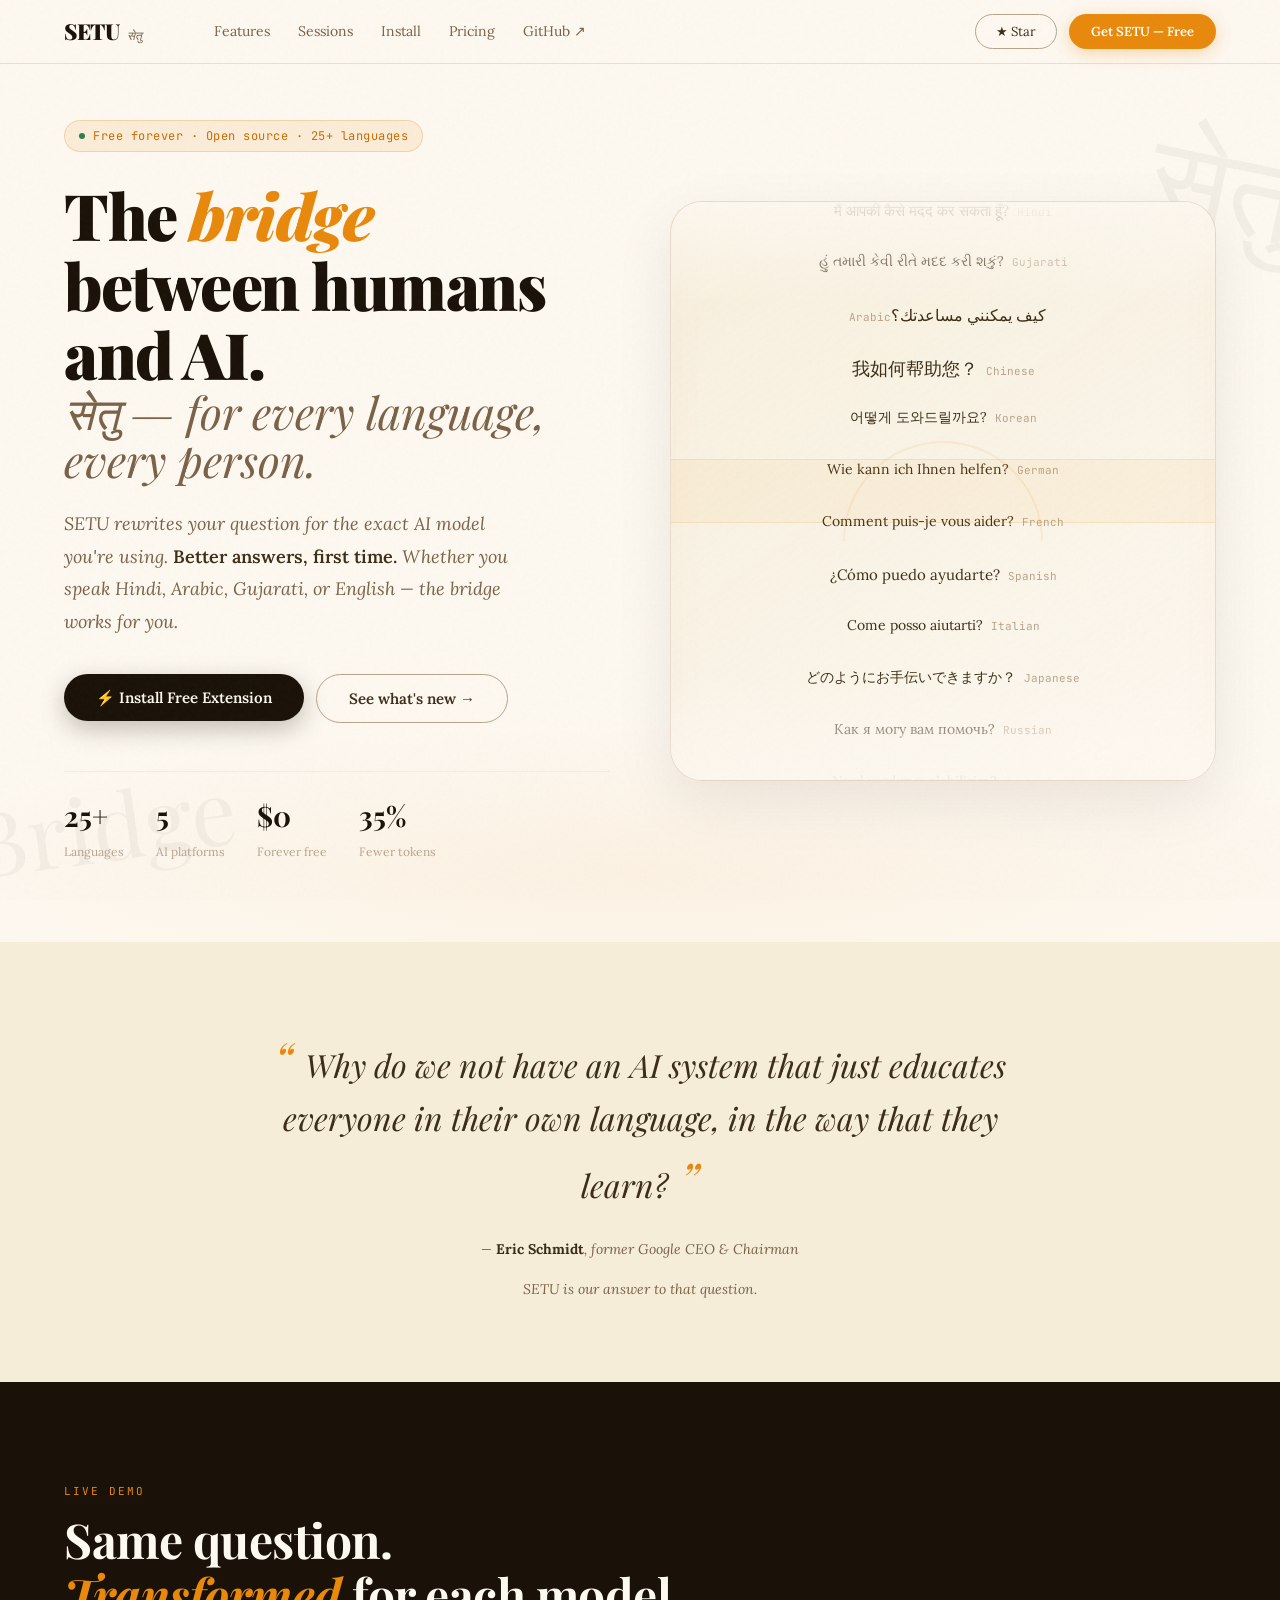
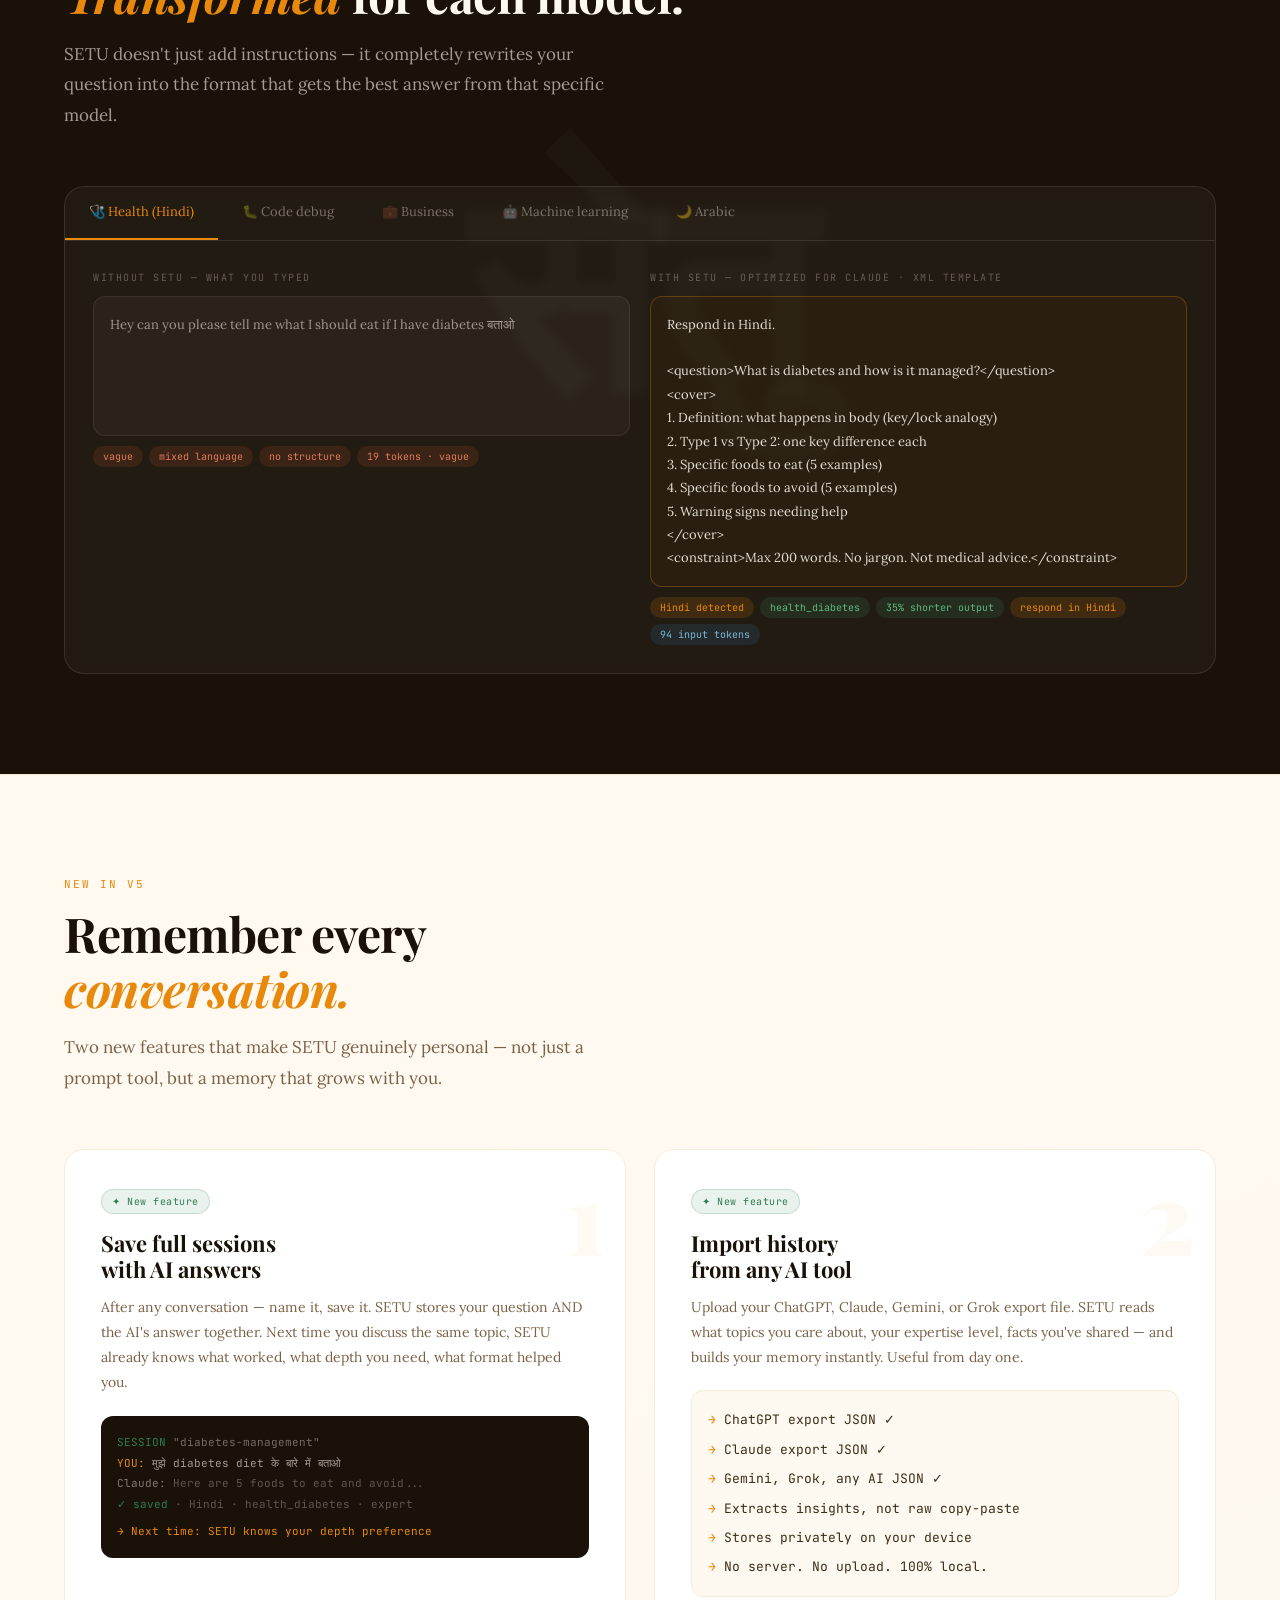
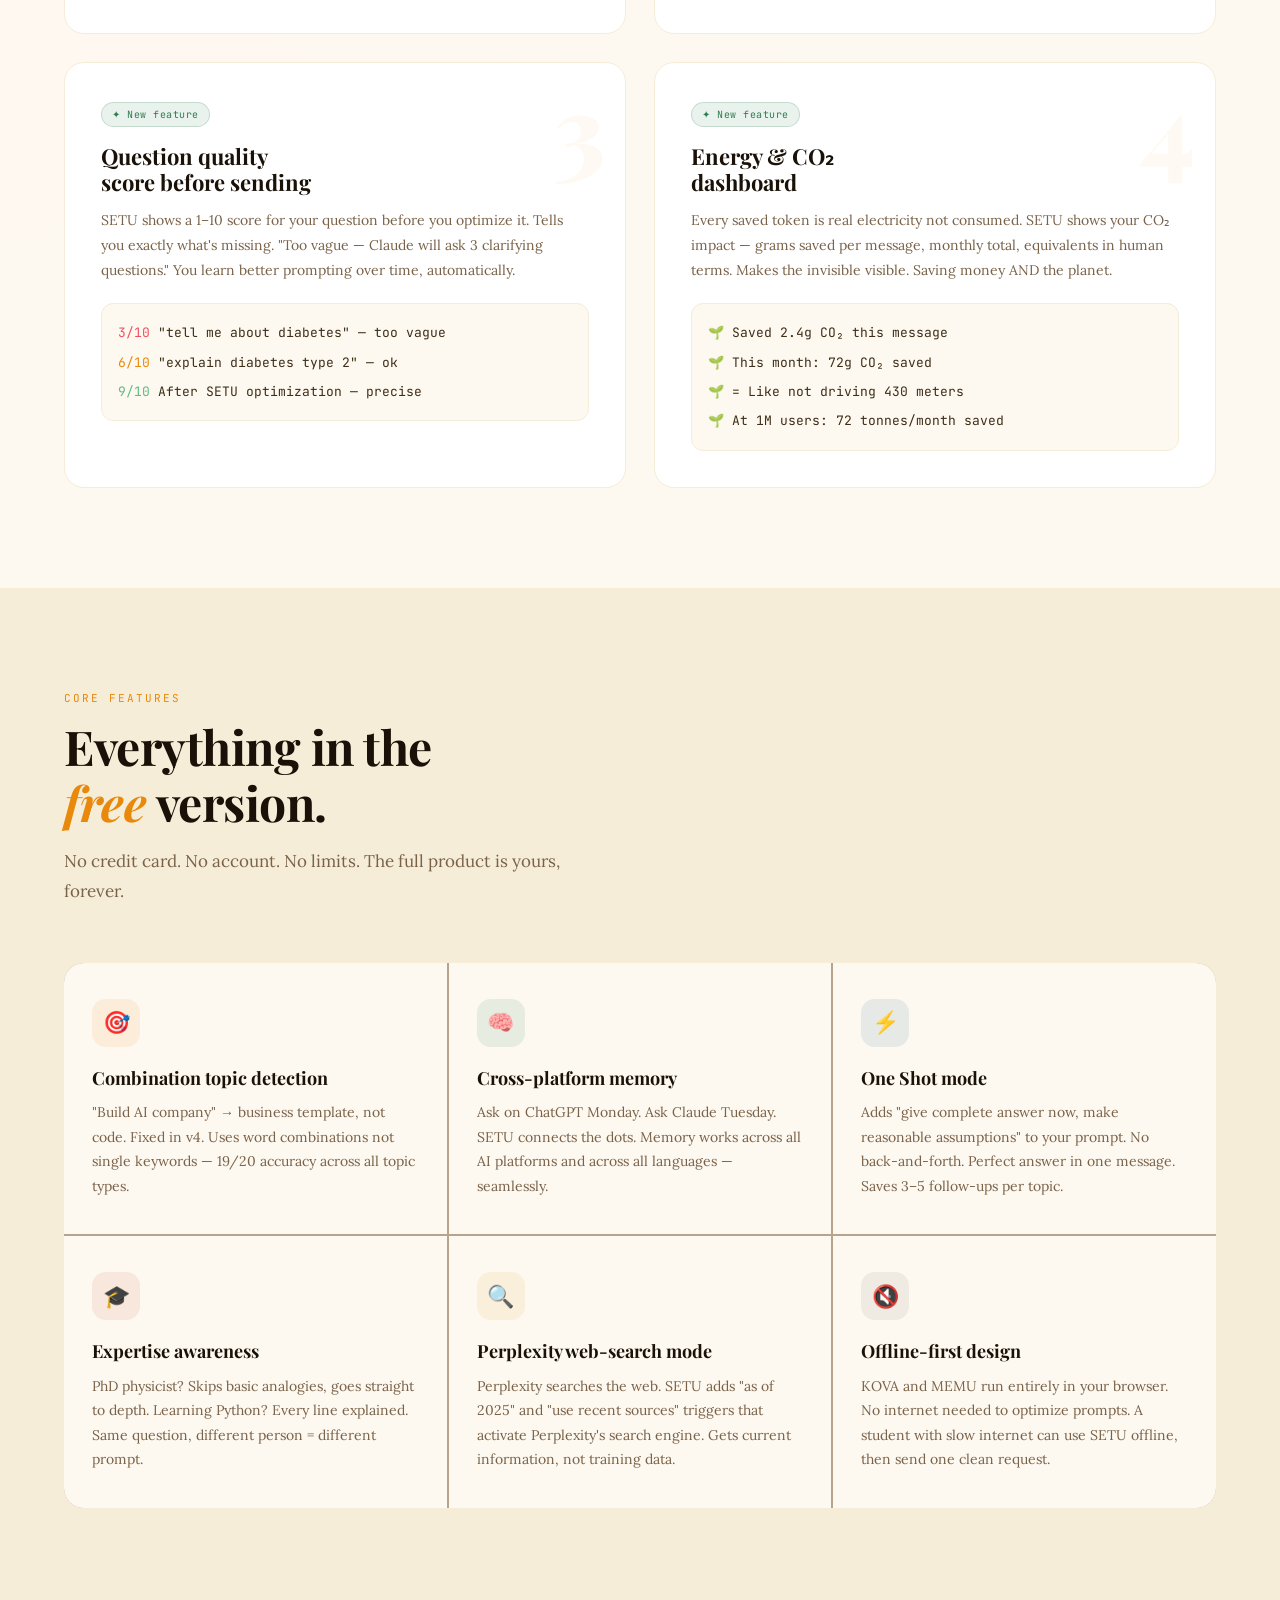
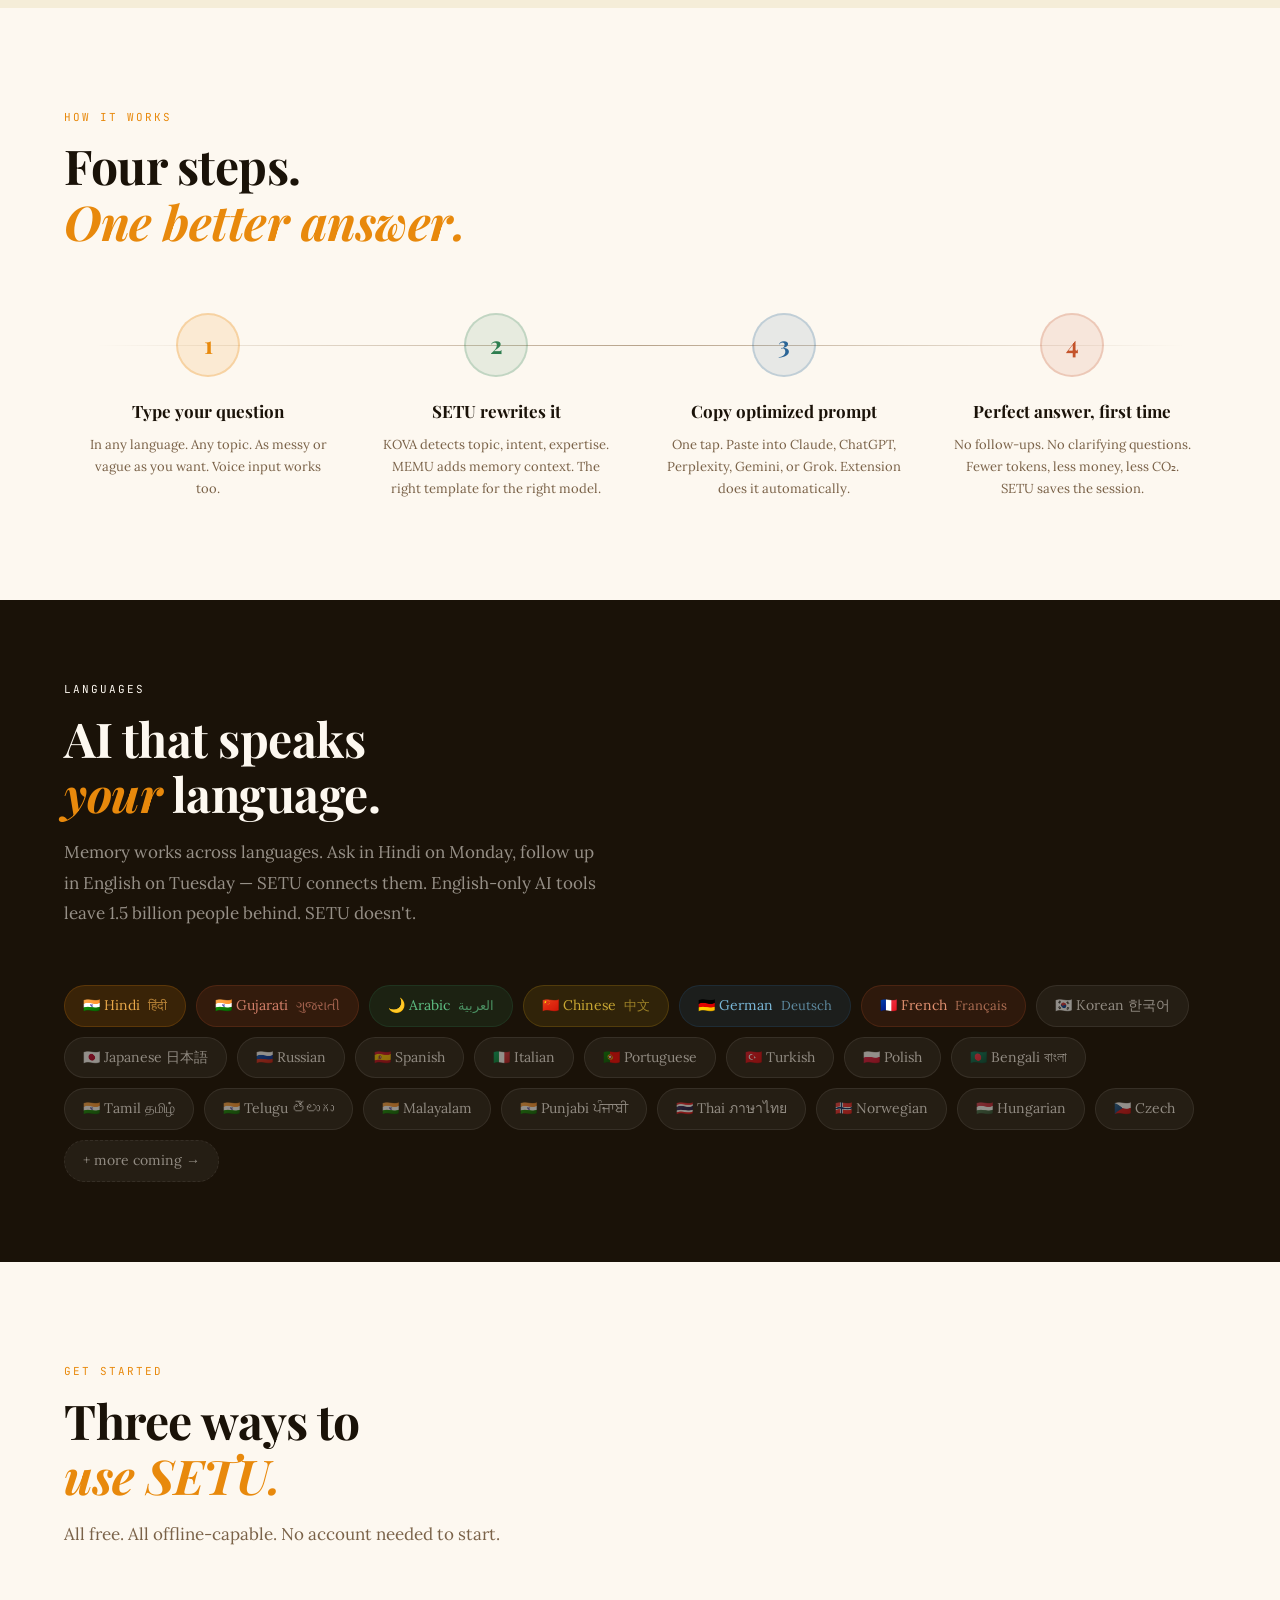
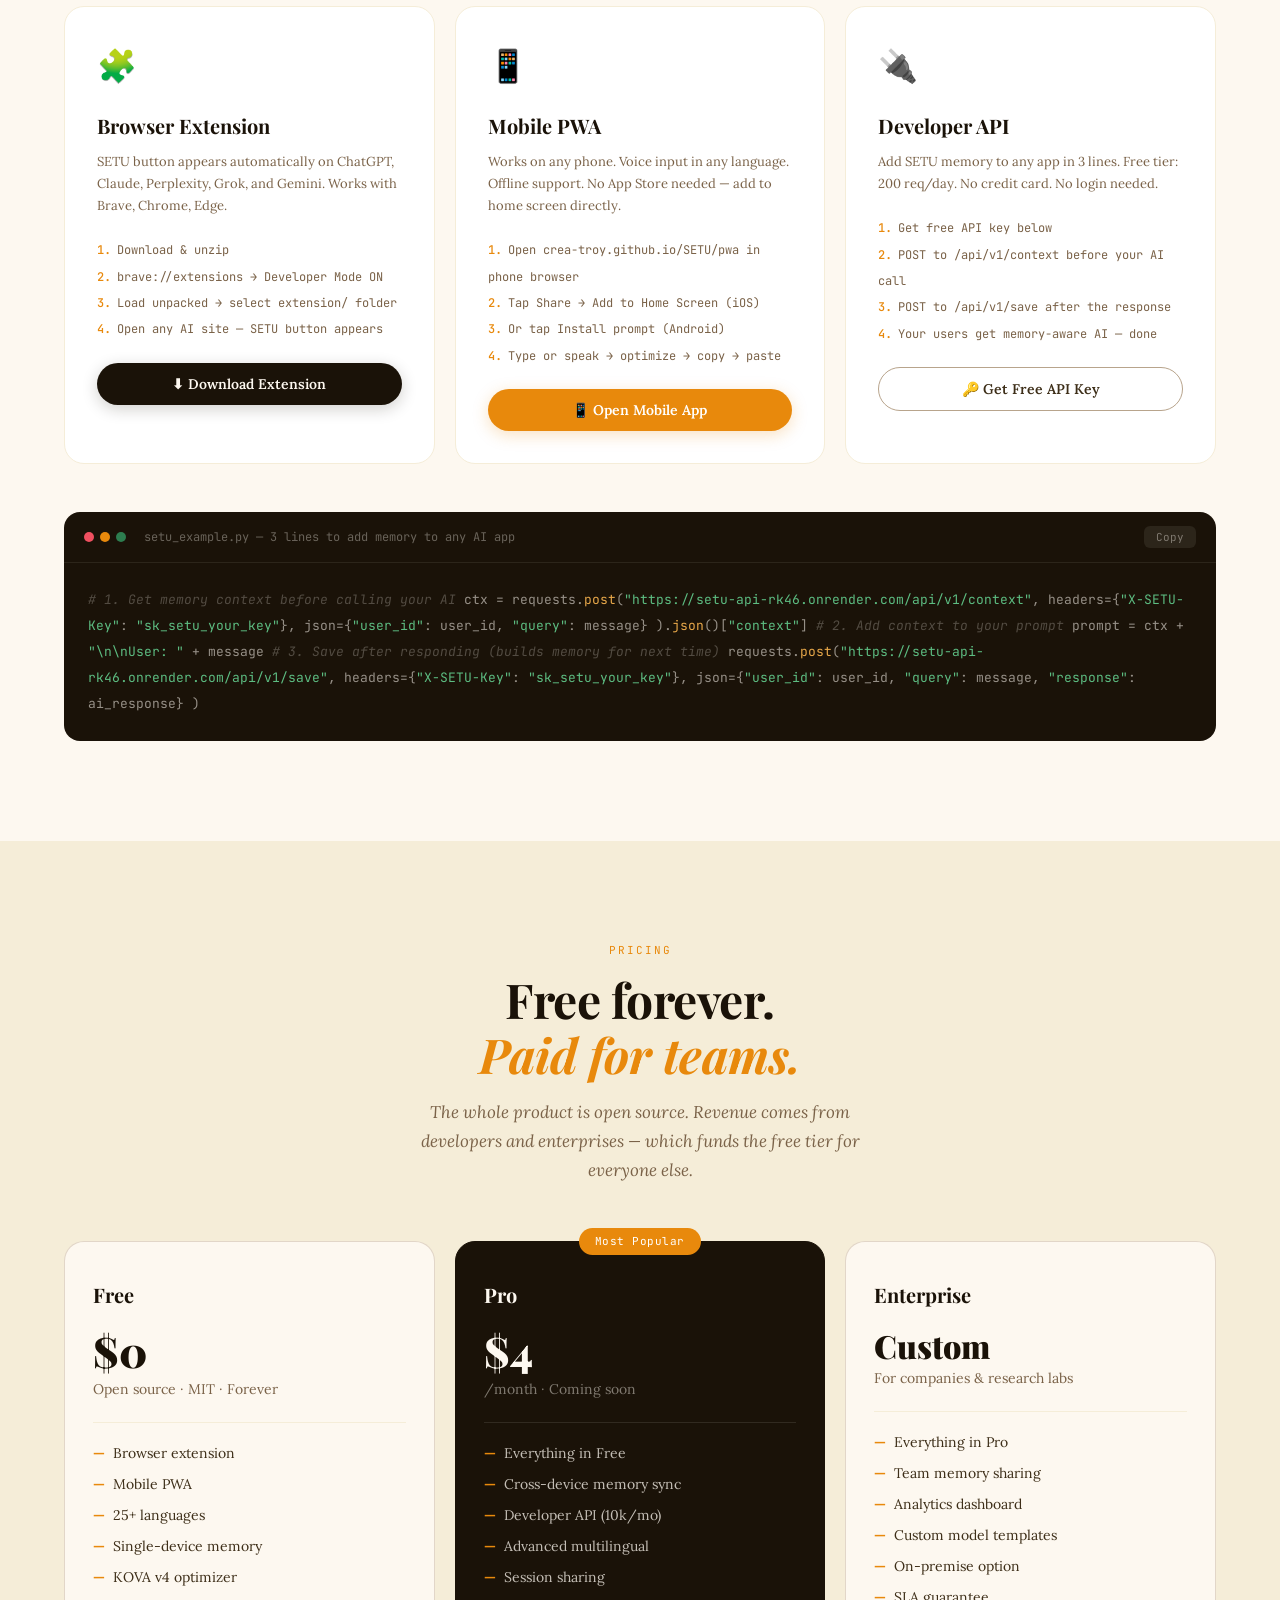
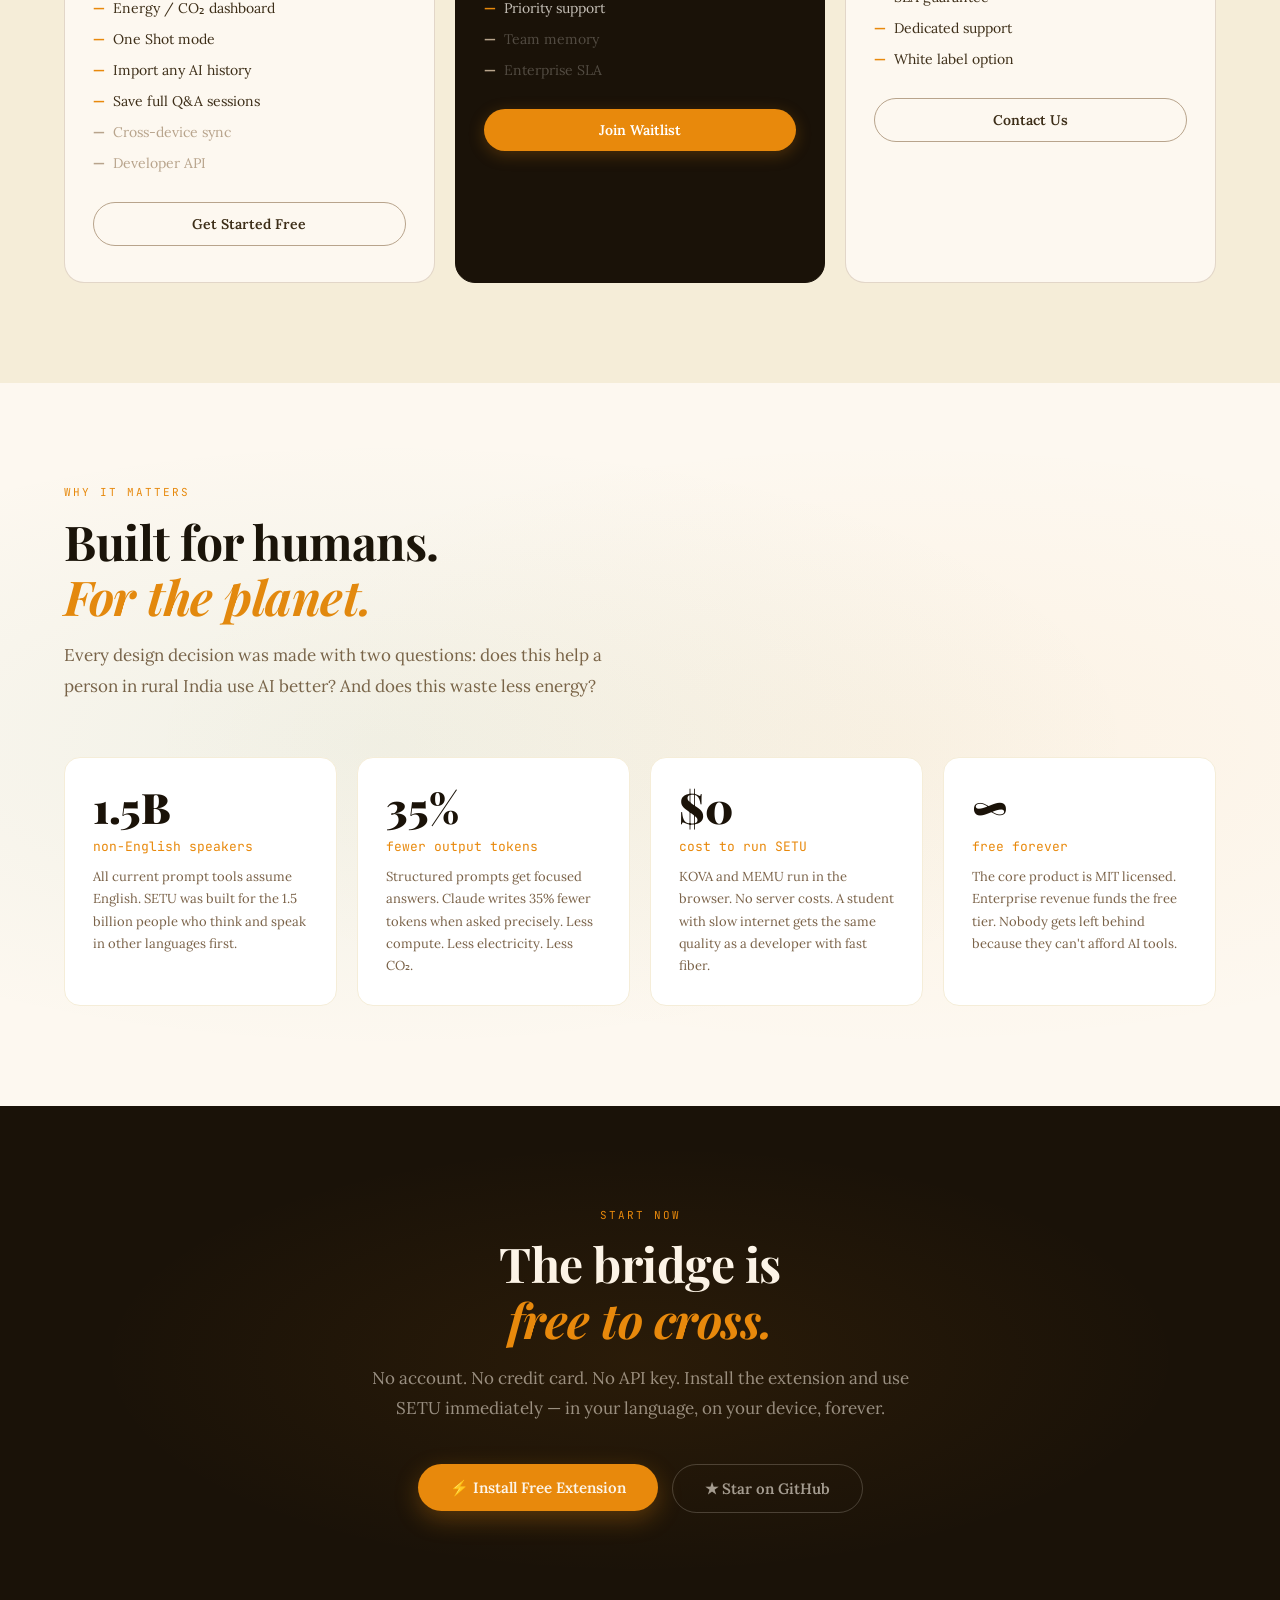
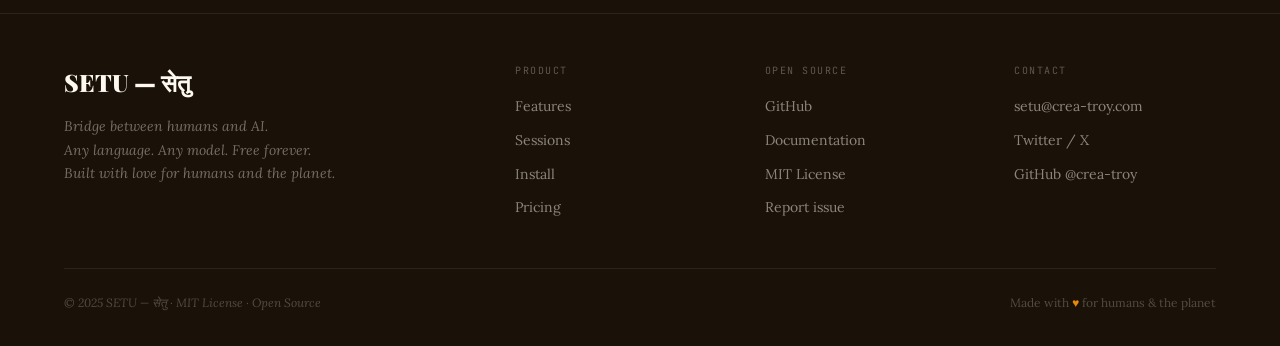
==== commit ca83d3c3: "fix: correct all links in docs/index.html" ====
--- a/docs/index.html
+++ b/docs/index.html
@@ -871,10 +871,10 @@
     <a href="#sessions">Sessions</a>
     <a href="#install">Install</a>
     <a href="#pricing">Pricing</a>
-    <a href="https://github.com/crea-troy/setu" target="_blank">GitHub ↗</a>
+    <a href="https://github.com/crea-troy/SETU" target="_blank">GitHub ↗</a>
   </div>
   <div class="nav-r">
-    <a href="https://github.com/crea-troy/setu" target="_blank"><button class="btn-ghost">★ Star</button></a>
+    <a href="https://github.com/crea-troy/SETU" target="_blank"><button class="btn-ghost">★ Star</button></a>
     <a href="#install"><button class="btn-saffron">Get SETU — Free</button></a>
   </div>
 </nav>
@@ -1141,7 +1141,7 @@
         <div><span class="n">3.</span>Load unpacked → select extension/ folder</div>
         <div><span class="n">4.</span>Open any AI site — SETU button appears</div>
       </div>
-      <a href="https://github.com/crea-troy/setu/releases" target="_blank">
+      <a href="https://github.com/crea-troy/SETU/archive/refs/heads/main.zip" target="_blank">
         <button class="install-btn ib-ink">⬇ Download Extension</button>
       </a>
     </div>
@@ -1151,12 +1151,12 @@
       <div class="install-title">Mobile PWA</div>
       <div class="install-sub">Works on any phone. Voice input in any language. Offline support. No App Store needed — add to home screen directly.</div>
       <div class="install-steps">
-        <div><span class="n">1.</span>Open crea-troy.github.io/setu in phone browser</div>
+        <div><span class="n">1.</span>Open crea-troy.github.io/SETU/pwa in phone browser</div>
         <div><span class="n">2.</span>Tap Share → Add to Home Screen (iOS)</div>
         <div><span class="n">3.</span>Or tap Install prompt (Android)</div>
         <div><span class="n">4.</span>Type or speak → optimize → copy → paste</div>
       </div>
-      <a href="https://crea-troy.github.io/setu" target="_blank">
+      <a href="https://crea-troy.github.io/SETU/pwa" target="_blank">
         <button class="install-btn ib-saffron">📱 Open Mobile App</button>
       </a>
     </div>
@@ -1164,7 +1164,7 @@
     <div class="install-card fade-up d2">
       <span class="install-icon">🔌</span>
       <div class="install-title">Developer API</div>
-      <div class="install-sub">Add SETU memory to any app in 3 lines. Free tier: 10,000 requests/month. No credit card. Just get a key and go.</div>
+      <div class="install-sub">Add SETU memory to any app in 3 lines. Free tier: 200 req/day. No credit card. No login needed.</div>
       <div class="install-steps">
         <div><span class="n">1.</span>Get free API key below</div>
         <div><span class="n">2.</span>POST to /api/v1/context before your AI call</div>
@@ -1187,7 +1187,7 @@
     </div>
     <div class="code-inner">
 <span class="cc"># 1. Get memory context before calling your AI</span>
-ctx = requests.<span class="cf">post</span>(<span class="cs">"https://api.setu.dev/v1/context"</span>,
+ctx = requests.<span class="cf">post</span>(<span class="cs">"https://setu-api-rk46.onrender.com/api/v1/context"</span>,
     headers={<span class="cs">"X-SETU-Key"</span>: <span class="cs">"sk_setu_your_key"</span>},
     json={<span class="cs">"user_id"</span>: user_id, <span class="cs">"query"</span>: message}
 ).<span class="cf">json</span>()[<span class="cs">"context"</span>]
@@ -1196,7 +1196,7 @@
 prompt = ctx + <span class="cs">"\n\nUser: "</span> + message
 
 <span class="cc"># 3. Save after responding (builds memory for next time)</span>
-requests.<span class="cf">post</span>(<span class="cs">"https://api.setu.dev/v1/save"</span>,
+requests.<span class="cf">post</span>(<span class="cs">"https://setu-api-rk46.onrender.com/api/v1/save"</span>,
     headers={<span class="cs">"X-SETU-Key"</span>: <span class="cs">"sk_setu_your_key"</span>},
     json={<span class="cs">"user_id"</span>: user_id, <span class="cs">"query"</span>: message, <span class="cs">"response"</span>: ai_response}
 )
@@ -1308,7 +1308,7 @@
   <p class="section-sub">No account. No credit card. No API key. Install the extension and use SETU immediately — in your language, on your device, forever.</p>
   <div class="cta-btns">
     <a href="#install"><button class="btn-big primary" style="background:var(--saffron);box-shadow:0 8px 24px rgba(232,137,12,0.3)">⚡ Install Free Extension</button></a>
-    <a href="https://github.com/crea-troy/setu" target="_blank"><button class="btn-big secondary" style="border-color:rgba(253,248,240,0.2);color:rgba(253,248,240,0.6)">★ Star on GitHub</button></a>
+    <a href="https://github.com/crea-troy/SETU" target="_blank"><button class="btn-big secondary" style="border-color:rgba(253,248,240,0.2);color:rgba(253,248,240,0.6)">★ Star on GitHub</button></a>
   </div>
 </div>
 
@@ -1331,10 +1331,10 @@
     <div>
       <div class="footer-col-title">Open Source</div>
       <div class="footer-links">
-        <a href="https://github.com/crea-troy/setu" target="_blank">GitHub</a>
-        <a href="https://github.com/crea-troy/setu/blob/main/docs/DEPLOY.md" target="_blank">Documentation</a>
-        <a href="https://github.com/crea-troy/setu/blob/main/LICENSE" target="_blank">MIT License</a>
-        <a href="https://github.com/crea-troy/setu/issues" target="_blank">Report issue</a>
+        <a href="https://github.com/crea-troy/SETU" target="_blank">GitHub</a>
+        <a href="https://github.com/crea-troy/SETU/blob/main/docs/DEPLOY.md" target="_blank">Documentation</a>
+        <a href="https://github.com/crea-troy/SETU/blob/main/LICENSE" target="_blank">MIT License</a>
+        <a href="https://github.com/crea-troy/SETU/issues" target="_blank">Report issue</a>
       </div>
     </div>
     <div>
@@ -1490,7 +1490,7 @@
   const k = "sk_setu_" + Math.random().toString(36).slice(2,10) + Math.random().toString(36).slice(2,14);
   const r = document.getElementById("key-result");
   r.style.display = "block";
-  r.innerHTML = `✓ Demo key: <strong>${k}</strong><br><span style="color:var(--ink3);font-size:10px">Deploy SETU API to activate. See docs/DEPLOY.md</span>`;
+  r.innerHTML = `✓ Demo key: <strong>${k}</strong><br><span style="color:var(--ink3);font-size:10px">API offline — try again in a moment</span>`;
 }
 
 function copyCode(btn) {
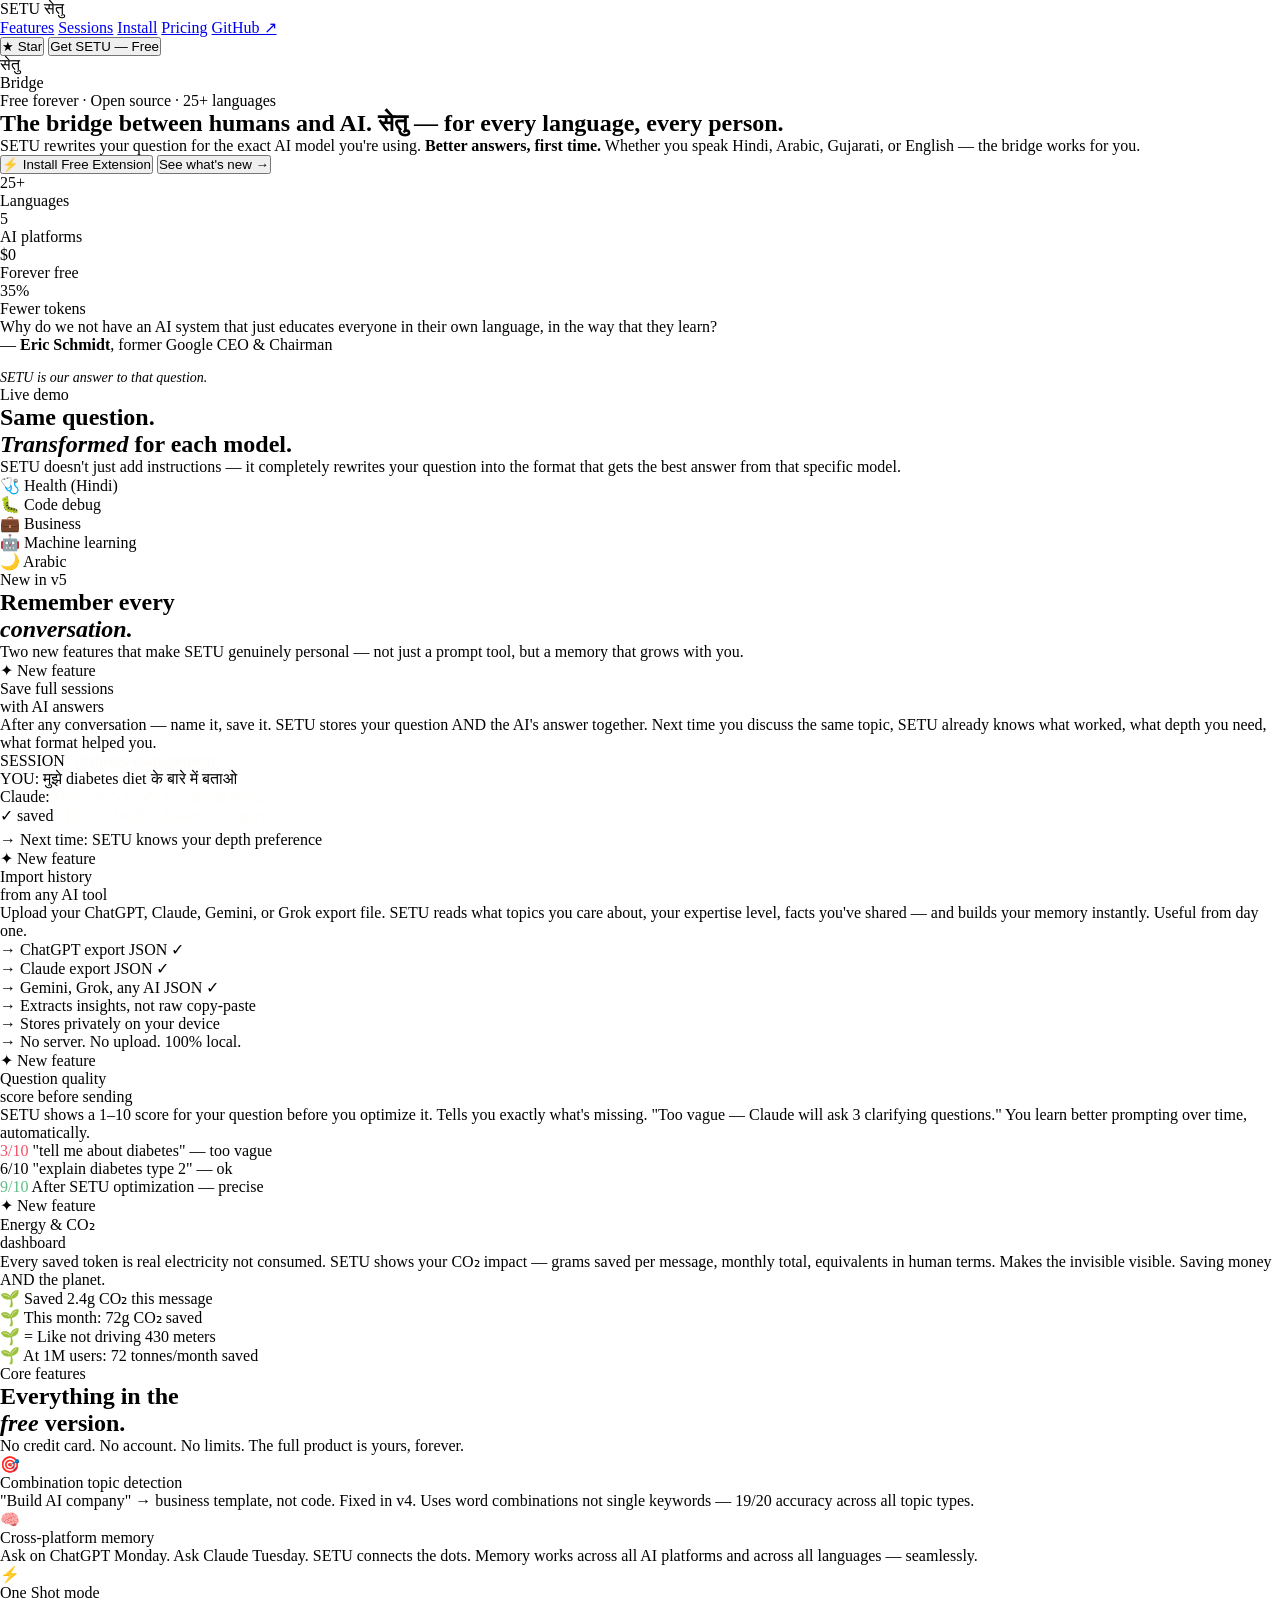
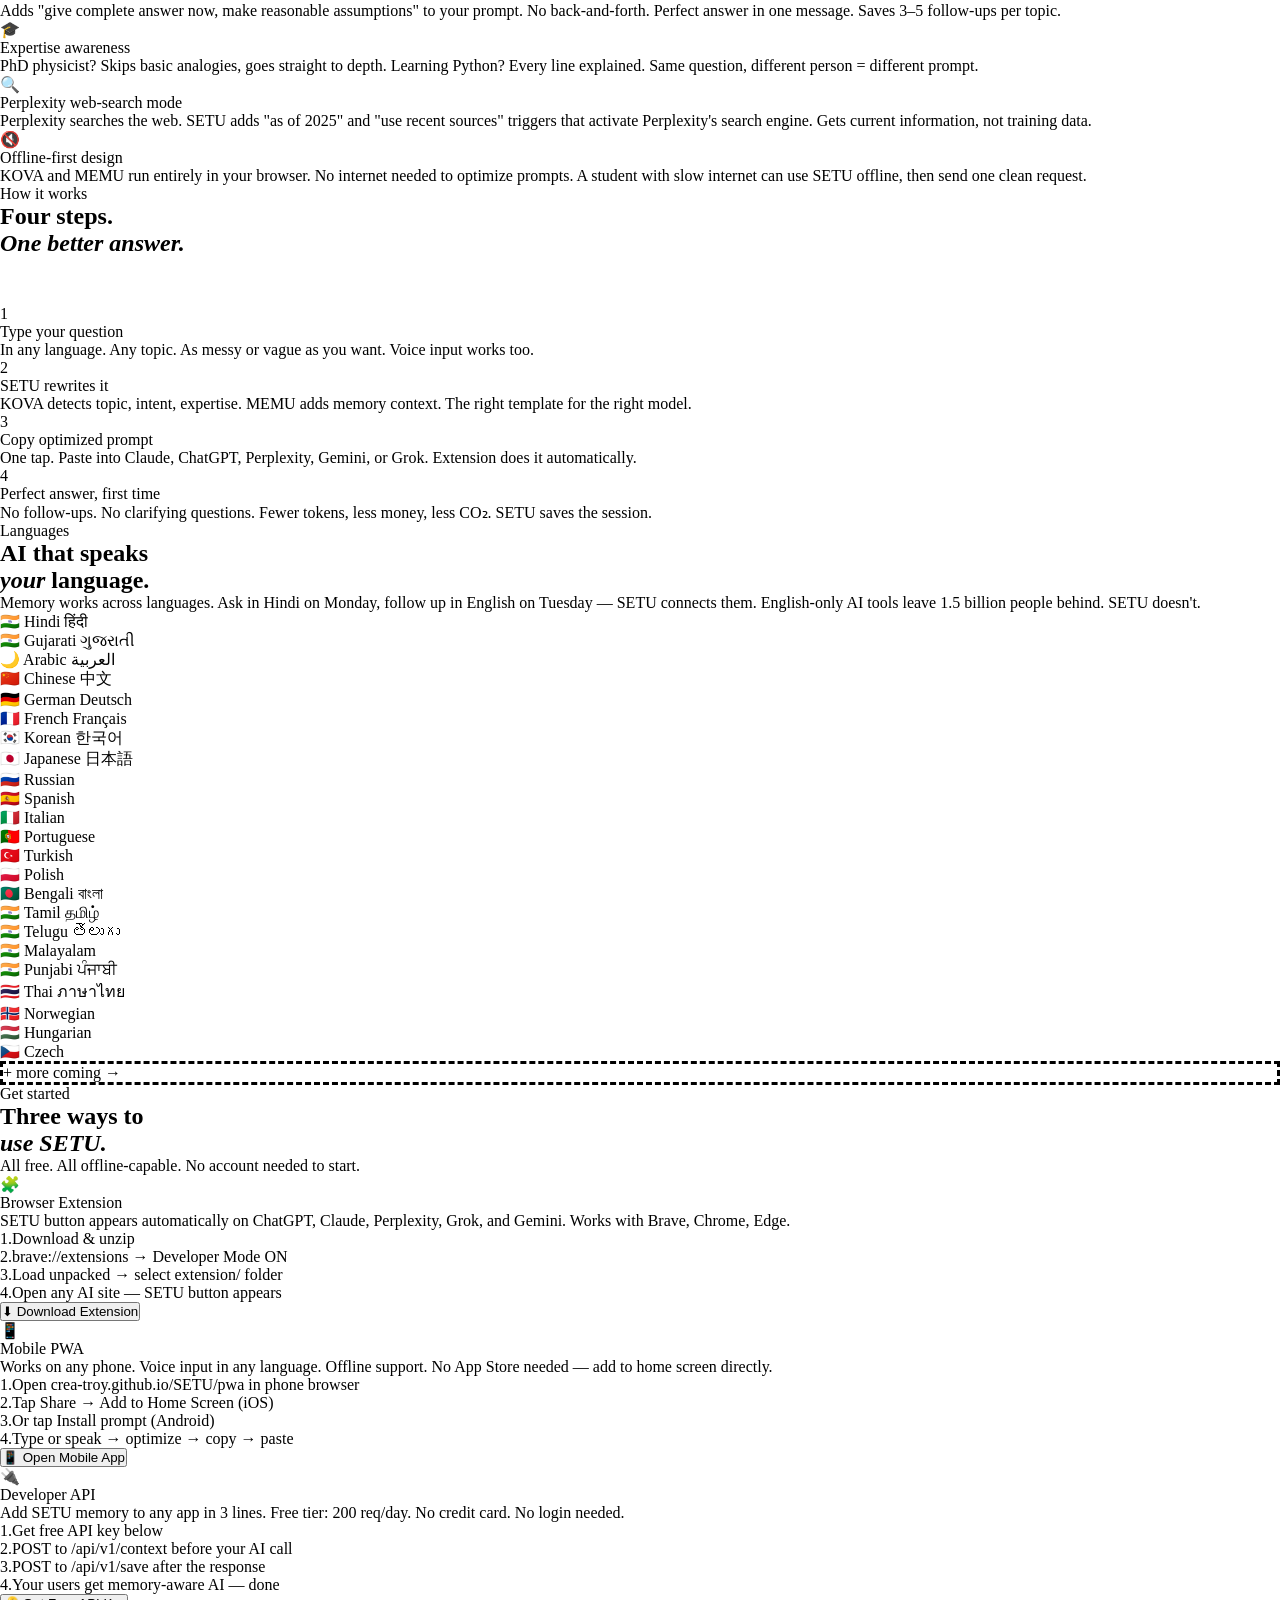
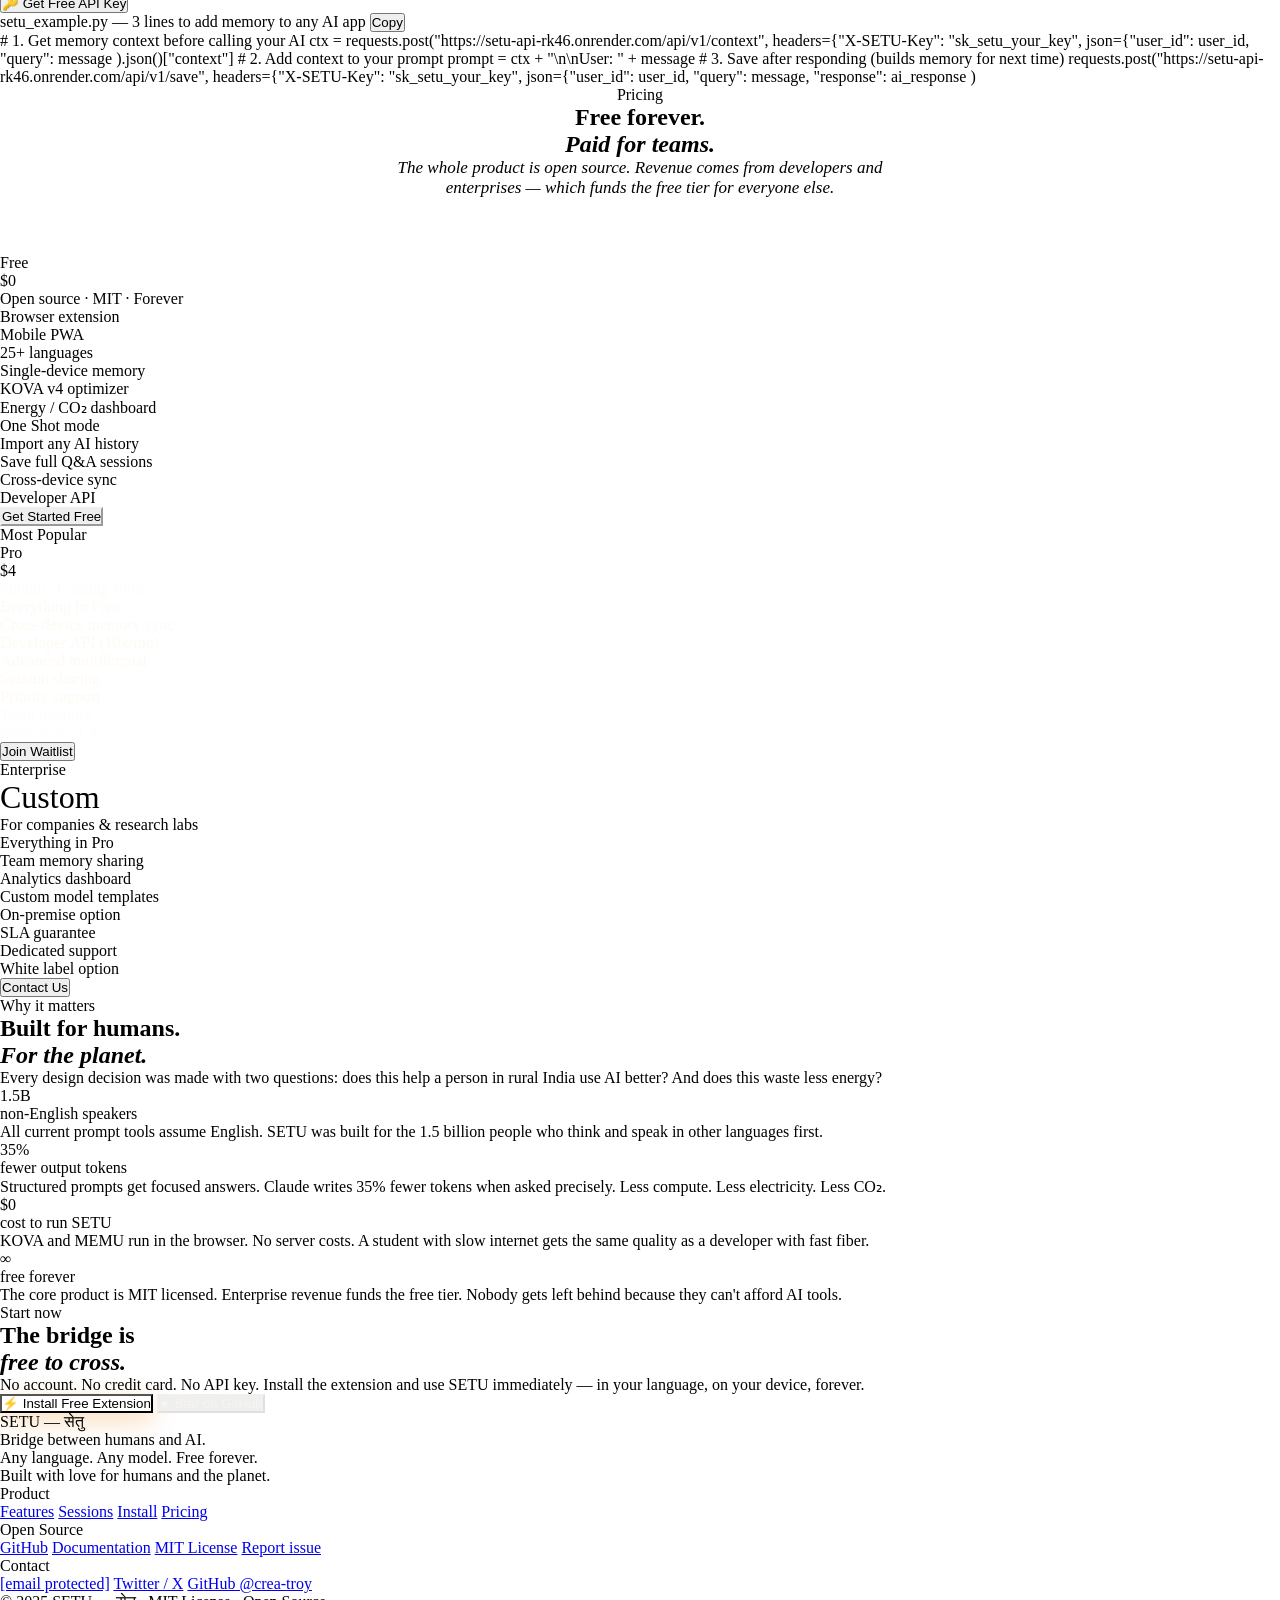
==== commit 74b6f063: "fix: restore getKey live API call, fix copyCode syntax" ====
--- a/docs/index.html
+++ b/docs/index.html
@@ -10,7 +10,7 @@
 
 <style>
 /* ══ RESET & ROOT ══ */
-*, *::before, *::after { box-sizing: border-box; margin: 0; padding: 0; }
+*, *::before, *::after { box-sizing: border-box; margin: 0; padding: 0; 
 :root {
   --cream:   #FDF8F0;
   --cream2:  #F5EDD8;
@@ -25,17 +25,17 @@
   --sky:     #2A6496;
   --gold:    #D4A017;
   --r: 16px;
-}
-html { scroll-behavior: smooth; font-size: 16px; }
+
+html { scroll-behavior: smooth; font-size: 16px; 
 body {
   background: var(--cream);
   color: var(--ink);
   font-family: 'Lora', Georgia, serif;
   line-height: 1.7;
   overflow-x: hidden;
-}
-a { color: inherit; text-decoration: none; }
-::selection { background: rgba(232,137,12,0.25); }
+
+a { color: inherit; text-decoration: none; 
+::selection { background: rgba(232,137,12,0.25); 
 
 /* ══ NOISE TEXTURE OVERLAY ══ */
 body::before {
@@ -46,7 +46,7 @@
   pointer-events: none;
   z-index: 1000;
   opacity: 0.6;
-}
+
 
 /* ══ NAV ══ */
 nav {
@@ -57,7 +57,7 @@
   background: rgba(253,248,240,0.88);
   backdrop-filter: blur(12px);
   border-bottom: 1px solid rgba(184,164,140,0.3);
-}
+
 .nav-logo {
   font-family: 'Playfair Display', serif;
   font-size: 22px;
@@ -65,7 +65,7 @@
   color: var(--ink);
   letter-spacing: -0.5px;
   display: flex; align-items: baseline; gap: 8px;
-}
+
 .nav-logo span {
   font-size: 12px;
   font-family: 'Lora', serif;
@@ -73,32 +73,32 @@
   font-style: italic;
   color: var(--ink3);
   letter-spacing: 0;
-}
-.nav-links { display: flex; gap: 28px; margin-left: 32px; }
+
+.nav-links { display: flex; gap: 28px; margin-left: 32px; 
 .nav-links a {
   font-size: 14px;
   color: var(--ink3);
   font-family: 'Lora', serif;
   transition: color 0.2s;
-}
-.nav-links a:hover { color: var(--saffron); }
-.nav-r { margin-left: auto; display: flex; gap: 12px; align-items: center; }
+
+.nav-links a:hover { color: var(--saffron); 
+.nav-r { margin-left: auto; display: flex; gap: 12px; align-items: center; 
 .btn-ghost {
   padding: 8px 20px; border-radius: 24px;
   border: 1.5px solid var(--ink4);
   background: transparent; color: var(--ink2);
   font-size: 13px; font-family: 'Lora', serif;
   cursor: pointer; transition: all 0.2s;
-}
-.btn-ghost:hover { border-color: var(--saffron); color: var(--saffron); }
+
+.btn-ghost:hover { border-color: var(--saffron); color: var(--saffron); 
 .btn-saffron {
   padding: 9px 22px; border-radius: 24px;
   background: var(--saffron); color: white;
   border: none; font-size: 13px; font-family: 'Lora', serif;
   font-weight: 600; cursor: pointer; transition: all 0.2s;
   box-shadow: 0 4px 16px rgba(232,137,12,0.3);
-}
-.btn-saffron:hover { background: var(--turmeric); transform: translateY(-1px); }
+
+.btn-saffron:hover { background: var(--turmeric); transform: translateY(-1px); 
 
 /* ══ HERO ══ */
 .hero {
@@ -110,7 +110,7 @@
   align-items: center;
   position: relative;
   overflow: hidden;
-}
+
 
 /* Bridge background motif */
 .hero::after {
@@ -121,7 +121,7 @@
   height: 300px;
   background: radial-gradient(ellipse, rgba(232,137,12,0.06) 0%, transparent 70%);
   pointer-events: none;
-}
+
 
 /* Floating script decorations */
 .hero-deco {
@@ -131,11 +131,11 @@
   font-family: 'Playfair Display', serif;
   pointer-events: none;
   user-select: none;
-}
-.hero-deco.d1 { top: 80px; right: -20px; transform: rotate(12deg); }
-.hero-deco.d2 { bottom: 40px; left: -30px; transform: rotate(-8deg); font-size: 90px; }
-
-.hero-left { position: relative; z-index: 2; }
+
+.hero-deco.d1 { top: 80px; right: -20px; transform: rotate(12deg); 
+.hero-deco.d2 { bottom: 40px; left: -30px; transform: rotate(-8deg); font-size: 90px; 
+
+.hero-left { position: relative; z-index: 2; 
 
 .hero-eyebrow {
   display: inline-flex; align-items: center; gap: 8px;
@@ -148,18 +148,18 @@
   color: var(--turmeric);
   letter-spacing: 0.5px;
   margin-bottom: 28px;
-}
+
 .hero-eyebrow::before {
   content: '';
   width: 6px; height: 6px;
   border-radius: 50%;
   background: var(--leaf);
   animation: breathe 2.5s ease-in-out infinite;
-}
+
 @keyframes breathe {
-  0%,100% { opacity: 1; transform: scale(1); }
-  50% { opacity: 0.4; transform: scale(0.7); }
-}
+  0%,100% { opacity: 1; transform: scale(1); 
+  50% { opacity: 0.4; transform: scale(0.7); 
+
 
 h1 {
   font-family: 'Playfair Display', serif;
@@ -169,8 +169,8 @@
   letter-spacing: -1.5px;
   color: var(--ink);
   margin-bottom: 8px;
-}
-h1 .italic { font-style: italic; color: var(--saffron); }
+
+h1 .italic { font-style: italic; color: var(--saffron); 
 h1 .script {
   font-style: italic;
   font-weight: 400;
@@ -178,7 +178,7 @@
   color: var(--ink3);
   display: block;
   letter-spacing: 0;
-}
+
 
 .hero-sub {
   font-size: 18px;
@@ -187,45 +187,45 @@
   max-width: 460px;
   margin: 24px 0 36px;
   font-style: italic;
-}
-.hero-sub strong { font-style: normal; color: var(--ink2); font-weight: 600; }
-
-.hero-btns { display: flex; gap: 12px; flex-wrap: wrap; margin-bottom: 48px; }
+
+.hero-sub strong { font-style: normal; color: var(--ink2); font-weight: 600; 
+
+.hero-btns { display: flex; gap: 12px; flex-wrap: wrap; margin-bottom: 48px; 
 .btn-big {
   padding: 14px 32px; border-radius: 32px;
   font-size: 15px; font-family: 'Lora', serif;
   font-weight: 600; cursor: pointer;
   display: flex; align-items: center; gap: 8px;
   transition: all 0.25s;
-}
+
 .btn-big.primary {
   background: var(--ink);
   color: var(--cream);
   border: none;
   box-shadow: 0 8px 24px rgba(26,18,8,0.25);
-}
-.btn-big.primary:hover { background: var(--ink2); transform: translateY(-2px); box-shadow: 0 12px 32px rgba(26,18,8,0.3); }
+
+.btn-big.primary:hover { background: var(--ink2); transform: translateY(-2px); box-shadow: 0 12px 32px rgba(26,18,8,0.3); 
 .btn-big.secondary {
   background: transparent;
   color: var(--ink2);
   border: 1.5px solid var(--ink4);
-}
-.btn-big.secondary:hover { border-color: var(--saffron); color: var(--saffron); }
+
+.btn-big.secondary:hover { border-color: var(--saffron); color: var(--saffron); 
 
 /* Stats row */
-.hero-stats { display: flex; gap: 32px; padding-top: 20px; border-top: 1px solid var(--cream2); }
+.hero-stats { display: flex; gap: 32px; padding-top: 20px; border-top: 1px solid var(--cream2); 
 .hstat-val {
   font-family: 'Playfair Display', serif;
   font-size: 28px; font-weight: 700;
   color: var(--ink);
-}
-.hstat-lbl { font-size: 12px; color: var(--ink4); margin-top: 2px; }
+
+.hstat-lbl { font-size: 12px; color: var(--ink4); margin-top: 2px; 
 
 /* ══ LANGUAGE RIVER (right side of hero) ══ */
 .lang-river {
   position: relative; height: 580px;
   display: flex; align-items: center; justify-content: center;
-}
+
 .lang-river-inner {
   position: relative;
   width: 100%; height: 100%;
@@ -234,7 +234,7 @@
   background: linear-gradient(145deg, rgba(245,237,216,0.8) 0%, rgba(253,248,240,0.4) 100%);
   border: 1px solid rgba(184,164,140,0.3);
   box-shadow: inset 0 2px 40px rgba(232,137,12,0.04), 0 20px 60px rgba(26,18,8,0.08);
-}
+
 .lang-phrase {
   position: absolute;
   left: 50%;
@@ -247,18 +247,18 @@
   padding: 6px 14px;
   border-radius: 20px;
   user-select: none;
-}
+
 .lang-phrase:hover {
   background: rgba(232,137,12,0.1);
   transform: translateX(-50%) scale(1.05);
-}
-.lang-phrase .phrase-text { color: var(--ink2); }
+
+.lang-phrase .phrase-text { color: var(--ink2); 
 .lang-phrase .phrase-lang {
   font-size: 11px;
   color: var(--ink4);
   font-family: 'JetBrains Mono', monospace;
   margin-left: 8px;
-}
+
 /* Fade masks top and bottom */
 .lang-river-inner::before,
 .lang-river-inner::after {
@@ -266,15 +266,15 @@
   position: absolute;
   left: 0; right: 0; height: 100px;
   z-index: 10; pointer-events: none;
-}
+
 .lang-river-inner::before {
   top: 0;
   background: linear-gradient(to bottom, rgba(253,248,240,0.95), transparent);
-}
+
 .lang-river-inner::after {
   bottom: 0;
   background: linear-gradient(to top, rgba(253,248,240,0.95), transparent);
-}
+
 /* Centre spotlight */
 .lang-spotlight {
   position: absolute;
@@ -285,7 +285,7 @@
   border-top: 1px solid rgba(232,137,12,0.15);
   border-bottom: 1px solid rgba(232,137,12,0.15);
   z-index: 5; pointer-events: none;
-}
+
 /* Central decorative bridge arc */
 .bridge-arc {
   position: absolute;
@@ -297,10 +297,10 @@
   border-radius: 100px 100px 0 0;
   pointer-events: none;
   z-index: 2;
-}
+
 
 /* ══ SECTION SHARED ══ */
-section { padding: 100px 5%; }
+section { padding: 100px 5%; 
 .section-tag {
   font-family: 'JetBrains Mono', monospace;
   font-size: 11px;
@@ -308,7 +308,7 @@
   color: var(--saffron);
   text-transform: uppercase;
   margin-bottom: 12px;
-}
+
 h2 {
   font-family: 'Playfair Display', serif;
   font-size: clamp(28px, 4vw, 48px);
@@ -317,15 +317,15 @@
   letter-spacing: -0.5px;
   color: var(--ink);
   margin-bottom: 16px;
-}
-h2 em { font-style: italic; color: var(--saffron); }
+
+h2 em { font-style: italic; color: var(--saffron); 
 .section-sub {
   font-size: 17px;
   color: var(--ink3);
   max-width: 540px;
   line-height: 1.8;
   margin-bottom: 56px;
-}
+
 
 /* ══ DEMO SECTION ══ */
 .demo-section {
@@ -334,7 +334,7 @@
   padding: 100px 5%;
   position: relative;
   overflow: hidden;
-}
+
 .demo-section::before {
   content: 'सेतु';
   position: absolute;
@@ -346,10 +346,10 @@
   transform: translate(-50%,-50%);
   pointer-events: none;
   white-space: nowrap;
-}
-.demo-section .section-tag { color: var(--saffron); }
-.demo-section h2 { color: var(--cream); }
-.demo-section .section-sub { color: rgba(253,248,240,0.6); }
+
+.demo-section .section-tag { color: var(--saffron); 
+.demo-section h2 { color: var(--cream); 
+.demo-section .section-sub { color: rgba(253,248,240,0.6); 
 
 .demo-card {
   background: rgba(253,248,240,0.04);
@@ -357,12 +357,12 @@
   border-radius: 20px;
   overflow: hidden;
   backdrop-filter: blur(4px);
-}
+
 .demo-tabs {
   display: flex;
   border-bottom: 1px solid rgba(253,248,240,0.1);
   overflow-x: auto;
-}
+
 .demo-tab {
   padding: 14px 24px;
   font-size: 13px;
@@ -373,10 +373,10 @@
   transition: all 0.2s;
   white-space: nowrap;
   flex-shrink: 0;
-}
-.demo-tab.on { color: var(--saffron); border-bottom-color: var(--saffron); }
-.demo-body-inner { padding: 28px; }
-.demo-cols { display: grid; grid-template-columns: 1fr 1fr; gap: 20px; }
+
+.demo-tab.on { color: var(--saffron); border-bottom-color: var(--saffron); 
+.demo-body-inner { padding: 28px; 
+.demo-cols { display: grid; grid-template-columns: 1fr 1fr; gap: 20px; 
 .demo-col-lbl {
   font-family: 'JetBrains Mono', monospace;
   font-size: 10px;
@@ -384,7 +384,7 @@
   color: rgba(253,248,240,0.3);
   text-transform: uppercase;
   margin-bottom: 10px;
-}
+
 .demo-box {
   background: rgba(253,248,240,0.04);
   border: 1px solid rgba(253,248,240,0.08);
@@ -395,24 +395,24 @@
   color: rgba(253,248,240,0.55);
   font-family: 'Lora', serif;
   min-height: 140px;
-}
+
 .demo-box.optimized {
   border-color: rgba(232,137,12,0.3);
   background: rgba(232,137,12,0.04);
   color: rgba(253,248,240,0.88);
-}
-.demo-tags { display: flex; gap: 6px; flex-wrap: wrap; margin-top: 10px; }
+
+.demo-tags { display: flex; gap: 6px; flex-wrap: wrap; margin-top: 10px; 
 .demo-tag {
   padding: 2px 10px; border-radius: 20px;
   font-size: 10px; font-family: 'JetBrains Mono', monospace;
-}
-.dt-green { background: rgba(45,125,79,0.2); color: #5fb882; }
-.dt-saffron { background: rgba(232,137,12,0.15); color: var(--saffron); }
-.dt-red { background: rgba(196,83,42,0.15); color: #e07a5f; }
-.dt-sky { background: rgba(42,100,150,0.2); color: #7ab8d8; }
+
+.dt-green { background: rgba(45,125,79,0.2); color: #5fb882; 
+.dt-saffron { background: rgba(232,137,12,0.15); color: var(--saffron); 
+.dt-red { background: rgba(196,83,42,0.15); color: #e07a5f; 
+.dt-sky { background: rgba(42,100,150,0.2); color: #7ab8d8; 
 
 /* ══ FEATURES ══ */
-.features-section { background: var(--cream2); }
+.features-section { background: var(--cream2); 
 .features-grid {
   display: grid;
   grid-template-columns: repeat(3, 1fr);
@@ -420,42 +420,42 @@
   background: var(--ink4);
   border-radius: 20px;
   overflow: hidden;
-}
+
 .feat-card {
   background: var(--cream);
   padding: 36px 28px;
   transition: background 0.2s;
-}
-.feat-card:hover { background: #FFF9F2; }
+
+.feat-card:hover { background: #FFF9F2; 
 .feat-icon {
   width: 48px; height: 48px;
   border-radius: 14px;
   display: flex; align-items: center; justify-content: center;
   font-size: 22px;
   margin-bottom: 20px;
-}
-.fi-saffron { background: rgba(232,137,12,0.1); }
-.fi-leaf { background: rgba(45,125,79,0.1); }
-.fi-sky { background: rgba(42,100,150,0.1); }
-.fi-terra { background: rgba(196,83,42,0.1); }
-.fi-gold { background: rgba(212,160,23,0.1); }
-.fi-ink { background: rgba(26,18,8,0.06); }
+
+.fi-saffron { background: rgba(232,137,12,0.1); 
+.fi-leaf { background: rgba(45,125,79,0.1); 
+.fi-sky { background: rgba(42,100,150,0.1); 
+.fi-terra { background: rgba(196,83,42,0.1); 
+.fi-gold { background: rgba(212,160,23,0.1); 
+.fi-ink { background: rgba(26,18,8,0.06); 
 .feat-title {
   font-family: 'Playfair Display', serif;
   font-size: 18px; font-weight: 700;
   color: var(--ink);
   margin-bottom: 10px;
   line-height: 1.3;
-}
-.feat-desc { font-size: 14px; color: var(--ink3); line-height: 1.75; }
+
+.feat-desc { font-size: 14px; color: var(--ink3); line-height: 1.75; 
 
 /* ══ NEW FEATURES (what you asked for) ══ */
 .new-features-section {
   background: linear-gradient(160deg, #FFF9F0 0%, var(--cream) 100%);
   border-top: 1px solid var(--cream2);
   border-bottom: 1px solid var(--cream2);
-}
-.new-feat-grid { display: grid; grid-template-columns: 1fr 1fr; gap: 28px; }
+
+.new-feat-grid { display: grid; grid-template-columns: 1fr 1fr; gap: 28px; 
 .new-feat-card {
   background: white;
   border: 1.5px solid var(--cream2);
@@ -464,11 +464,11 @@
   position: relative;
   overflow: hidden;
   transition: border-color 0.2s, box-shadow 0.2s;
-}
+
 .new-feat-card:hover {
   border-color: rgba(232,137,12,0.3);
   box-shadow: 0 12px 40px rgba(232,137,12,0.08);
-}
+
 .new-feat-card::before {
   content: attr(data-num);
   position: absolute;
@@ -478,7 +478,7 @@
   font-weight: 900;
   color: rgba(232,137,12,0.05);
   pointer-events: none;
-}
+
 .new-badge {
   display: inline-flex; align-items: center; gap: 5px;
   background: rgba(45,125,79,0.1);
@@ -488,15 +488,15 @@
   font-size: 10px; font-family: 'JetBrains Mono', monospace;
   letter-spacing: 0.5px;
   margin-bottom: 16px;
-}
+
 .new-feat-title {
   font-family: 'Playfair Display', serif;
   font-size: 22px; font-weight: 700;
   color: var(--ink);
   line-height: 1.2;
   margin-bottom: 12px;
-}
-.new-feat-desc { font-size: 14px; color: var(--ink3); line-height: 1.8; margin-bottom: 20px; }
+
+.new-feat-desc { font-size: 14px; color: var(--ink3); line-height: 1.8; margin-bottom: 20px; 
 .feature-detail {
   background: var(--cream);
   border: 1px solid var(--cream2);
@@ -506,9 +506,9 @@
   color: var(--ink2);
   line-height: 1.8;
   font-family: 'JetBrains Mono', monospace;
-}
-.feature-detail .line { display: flex; gap: 8px; align-items: flex-start; padding: 3px 0; }
-.feature-detail .bullet { color: var(--saffron); flex-shrink: 0; }
+
+.feature-detail .line { display: flex; gap: 8px; align-items: flex-start; padding: 3px 0; 
+.feature-detail .bullet { color: var(--saffron); flex-shrink: 0; 
 
 /* SESSION VISUAL */
 .session-visual {
@@ -520,27 +520,27 @@
   font-size: 11px;
   color: rgba(253,248,240,0.6);
   line-height: 1.9;
-}
-.sv-user { color: var(--saffron); }
-.sv-ai { color: rgba(253,248,240,0.45); }
-.sv-tag { color: var(--leaf); }
-.sv-saved { color: var(--leaf); font-style: normal; }
+
+.sv-user { color: var(--saffron); 
+.sv-ai { color: rgba(253,248,240,0.45); 
+.sv-tag { color: var(--leaf); 
+.sv-saved { color: var(--leaf); font-style: normal; 
 
 /* ══ HOW IT WORKS ══ */
-.how-section { overflow: hidden; }
-.how-steps { display: flex; gap: 0; position: relative; }
+.how-section { overflow: hidden; 
+.how-steps { display: flex; gap: 0; position: relative; 
 .how-steps::before {
   content: '';
   position: absolute;
   top: 32px; left: 32px; right: 32px;
   height: 1px;
   background: linear-gradient(to right, transparent, var(--ink4), transparent);
-}
+
 .how-step {
   flex: 1; padding: 0 24px;
   display: flex; flex-direction: column; align-items: center;
   text-align: center;
-}
+
 .how-num {
   width: 64px; height: 64px;
   border-radius: 50%;
@@ -550,19 +550,19 @@
   margin-bottom: 20px;
   position: relative; z-index: 2;
   transition: transform 0.2s;
-}
-.how-num:hover { transform: scale(1.1); }
-.hn1 { background: rgba(232,137,12,0.12); color: var(--saffron); border: 2px solid rgba(232,137,12,0.25); }
-.hn2 { background: rgba(45,125,79,0.1); color: var(--leaf); border: 2px solid rgba(45,125,79,0.2); }
-.hn3 { background: rgba(42,100,150,0.1); color: var(--sky); border: 2px solid rgba(42,100,150,0.2); }
-.hn4 { background: rgba(196,83,42,0.1); color: var(--terra); border: 2px solid rgba(196,83,42,0.2); }
+
+.how-num:hover { transform: scale(1.1); 
+.hn1 { background: rgba(232,137,12,0.12); color: var(--saffron); border: 2px solid rgba(232,137,12,0.25); 
+.hn2 { background: rgba(45,125,79,0.1); color: var(--leaf); border: 2px solid rgba(45,125,79,0.2); 
+.hn3 { background: rgba(42,100,150,0.1); color: var(--sky); border: 2px solid rgba(42,100,150,0.2); 
+.hn4 { background: rgba(196,83,42,0.1); color: var(--terra); border: 2px solid rgba(196,83,42,0.2); 
 .how-step-title {
   font-family: 'Playfair Display', serif;
   font-size: 17px; font-weight: 700;
   color: var(--ink);
   margin-bottom: 8px;
-}
-.how-step-desc { font-size: 13px; color: var(--ink3); line-height: 1.7; }
+
+.how-step-desc { font-size: 13px; color: var(--ink3); line-height: 1.7; 
 
 /* ══ LANGUAGE CELEBRATION ══ */
 .lang-section {
@@ -570,12 +570,12 @@
   padding: 80px 5%;
   position: relative;
   overflow: hidden;
-}
+
 .lang-grid {
   display: flex; flex-wrap: wrap;
   gap: 10px;
   margin-top: 40px;
-}
+
 .lang-pill {
   padding: 8px 18px;
   border-radius: 32px;
@@ -583,50 +583,50 @@
   display: flex; align-items: center; gap: 8px;
   cursor: default;
   transition: all 0.2s;
-}
-.lang-pill:hover { transform: translateY(-2px); }
-.lp-hi { background: rgba(232,137,12,0.15); color: #E8A84A; border: 1px solid rgba(232,137,12,0.2); }
-.lp-gu { background: rgba(196,83,42,0.15); color: #D4806A; border: 1px solid rgba(196,83,42,0.2); }
-.lp-ar { background: rgba(45,125,79,0.15); color: #5DBD82; border: 1px solid rgba(45,125,79,0.2); }
-.lp-zh { background: rgba(212,160,23,0.12); color: #C9A833; border: 1px solid rgba(212,160,23,0.2); }
-.lp-de { background: rgba(42,100,150,0.15); color: #7AB8D8; border: 1px solid rgba(42,100,150,0.2); }
-.lp-fr { background: rgba(196,83,42,0.12); color: #E09070; border: 1px solid rgba(196,83,42,0.2); }
-.lp-other { background: rgba(253,248,240,0.05); color: rgba(253,248,240,0.5); border: 1px solid rgba(253,248,240,0.08); }
-.lang-pill .native { font-size: 13px; opacity: 0.7; }
-.lang-section h2, .lang-section .section-tag { color: var(--cream); }
-.lang-section h2 em { color: var(--saffron); }
-.lang-section .section-sub { color: rgba(253,248,240,0.55); }
+
+.lang-pill:hover { transform: translateY(-2px); 
+.lp-hi { background: rgba(232,137,12,0.15); color: #E8A84A; border: 1px solid rgba(232,137,12,0.2); 
+.lp-gu { background: rgba(196,83,42,0.15); color: #D4806A; border: 1px solid rgba(196,83,42,0.2); 
+.lp-ar { background: rgba(45,125,79,0.15); color: #5DBD82; border: 1px solid rgba(45,125,79,0.2); 
+.lp-zh { background: rgba(212,160,23,0.12); color: #C9A833; border: 1px solid rgba(212,160,23,0.2); 
+.lp-de { background: rgba(42,100,150,0.15); color: #7AB8D8; border: 1px solid rgba(42,100,150,0.2); 
+.lp-fr { background: rgba(196,83,42,0.12); color: #E09070; border: 1px solid rgba(196,83,42,0.2); 
+.lp-other { background: rgba(253,248,240,0.05); color: rgba(253,248,240,0.5); border: 1px solid rgba(253,248,240,0.08); 
+.lang-pill .native { font-size: 13px; opacity: 0.7; 
+.lang-section h2, .lang-section .section-tag { color: var(--cream); 
+.lang-section h2 em { color: var(--saffron); 
+.lang-section .section-sub { color: rgba(253,248,240,0.55); 
 
 /* ══ INSTALL SECTION ══ */
-.install-grid { display: grid; grid-template-columns: 1fr 1fr 1fr; gap: 20px; margin-top: 48px; }
+.install-grid { display: grid; grid-template-columns: 1fr 1fr 1fr; gap: 20px; margin-top: 48px; 
 .install-card {
   background: white;
   border: 1.5px solid var(--cream2);
   border-radius: 20px;
   padding: 32px;
   transition: all 0.25s;
-}
+
 .install-card:hover {
   border-color: rgba(232,137,12,0.3);
   transform: translateY(-4px);
   box-shadow: 0 20px 48px rgba(26,18,8,0.08);
-}
+
 .install-icon {
   font-size: 32px; margin-bottom: 16px;
   display: block;
-}
+
 .install-title {
   font-family: 'Playfair Display', serif;
   font-size: 20px; font-weight: 700;
   color: var(--ink); margin-bottom: 8px;
-}
-.install-sub { font-size: 13px; color: var(--ink3); line-height: 1.7; margin-bottom: 20px; }
+
+.install-sub { font-size: 13px; color: var(--ink3); line-height: 1.7; margin-bottom: 20px; 
 .install-steps {
   font-size: 12px; color: var(--ink3); line-height: 2.2;
   font-family: 'JetBrains Mono', monospace;
   margin-bottom: 20px;
-}
-.install-steps .n { color: var(--saffron); font-weight: 500; margin-right: 6px; }
+
+.install-steps .n { color: var(--saffron); font-weight: 500; margin-right: 6px; 
 .install-btn {
   width: 100%; padding: 12px;
   border-radius: 32px;
@@ -634,24 +634,24 @@
   font-weight: 600; cursor: pointer;
   transition: all 0.2s;
   display: flex; align-items: center; justify-content: center; gap: 6px;
-}
+
 .ib-ink {
   background: var(--ink); color: var(--cream);
   border: none;
   box-shadow: 0 4px 16px rgba(26,18,8,0.2);
-}
-.ib-ink:hover { background: var(--ink2); }
+
+.ib-ink:hover { background: var(--ink2); 
 .ib-saffron {
   background: var(--saffron); color: white;
   border: none;
   box-shadow: 0 4px 16px rgba(232,137,12,0.25);
-}
-.ib-saffron:hover { background: var(--turmeric); }
+
+.ib-saffron:hover { background: var(--turmeric); 
 .ib-outline {
   background: transparent; color: var(--ink2);
   border: 1.5px solid var(--ink4);
-}
-.ib-outline:hover { border-color: var(--saffron); color: var(--saffron); }
+
+.ib-outline:hover { border-color: var(--saffron); color: var(--saffron); 
 
 /* API code block */
 .code-wrap {
@@ -659,22 +659,22 @@
   border-radius: 16px;
   overflow: hidden;
   margin-top: 48px;
-}
+
 .code-header {
   padding: 14px 20px;
   display: flex; align-items: center; gap: 10px;
   border-bottom: 1px solid rgba(253,248,240,0.08);
-}
-.code-dots { display: flex; gap: 6px; }
+
+.code-dots { display: flex; gap: 6px; 
 .code-dots span {
   width: 10px; height: 10px; border-radius: 50%;
-}
-.cd1 { background: #f05060; }
-.cd2 { background: var(--saffron); }
-.cd3 { background: var(--leaf); }
-.code-title { font-family: 'JetBrains Mono', monospace; font-size: 12px; color: rgba(253,248,240,0.35); margin-left: 8px; }
-.code-copy { margin-left: auto; background: rgba(253,248,240,0.08); border: none; color: rgba(253,248,240,0.4); padding: 4px 12px; border-radius: 6px; font-size: 11px; cursor: pointer; font-family: 'JetBrains Mono', monospace; transition: all 0.2s; }
-.code-copy:hover { background: rgba(253,248,240,0.15); color: rgba(253,248,240,0.8); }
+
+.cd1 { background: #f05060; 
+.cd2 { background: var(--saffron); 
+.cd3 { background: var(--leaf); 
+.code-title { font-family: 'JetBrains Mono', monospace; font-size: 12px; color: rgba(253,248,240,0.35); margin-left: 8px; 
+.code-copy { margin-left: auto; background: rgba(253,248,240,0.08); border: none; color: rgba(253,248,240,0.4); padding: 4px 12px; border-radius: 6px; font-size: 11px; cursor: pointer; font-family: 'JetBrains Mono', monospace; transition: all 0.2s; 
+.code-copy:hover { background: rgba(253,248,240,0.15); color: rgba(253,248,240,0.8); 
 .code-inner {
   padding: 24px;
   font-family: 'JetBrains Mono', monospace;
@@ -682,16 +682,16 @@
   line-height: 2;
   color: rgba(253,248,240,0.55);
   overflow-x: auto;
-}
-.ck { color: #7AB8D8; }   /* keyword */
-.cs { color: #5DBD82; }   /* string */
-.cc { color: rgba(253,248,240,0.25); font-style: italic; }   /* comment */
-.cf { color: #E8A84A; }   /* function */
-.cn { color: #D4806A; }   /* number */
+
+.ck { color: #7AB8D8;    /* keyword */
+.cs { color: #5DBD82;    /* string */
+.cc { color: rgba(253,248,240,0.25); font-style: italic;    /* comment */
+.cf { color: #E8A84A;    /* function */
+.cn { color: #D4806A;    /* number */
 
 /* ══ PRICING ══ */
-.pricing-section { background: var(--cream2); }
-.pricing-grid { display: grid; grid-template-columns: repeat(3,1fr); gap: 20px; }
+.pricing-section { background: var(--cream2); 
+.pricing-grid { display: grid; grid-template-columns: repeat(3,1fr); gap: 20px; 
 .price-card {
   background: var(--cream);
   border: 1.5px solid rgba(184,164,140,0.4);
@@ -699,80 +699,80 @@
   padding: 36px 28px;
   position: relative;
   transition: all 0.2s;
-}
-.price-card:hover { box-shadow: 0 16px 48px rgba(26,18,8,0.08); }
+
+.price-card:hover { box-shadow: 0 16px 48px rgba(26,18,8,0.08); 
 .price-card.featured {
   background: var(--ink);
   border-color: var(--ink);
   color: var(--cream);
-}
+
 .price-tag {
   position: absolute; top: -14px; left: 50%; transform: translateX(-50%);
   background: var(--saffron); color: white;
   padding: 4px 16px; border-radius: 20px;
   font-size: 11px; font-family: 'JetBrains Mono', monospace;
   letter-spacing: 0.5px; white-space: nowrap;
-}
+
 .price-name {
   font-family: 'Playfair Display', serif;
   font-size: 20px; font-weight: 700;
   margin-bottom: 4px;
-}
-.price-featured .price-name { color: var(--cream); }
+
+.price-featured .price-name { color: var(--cream); 
 .price-amount {
   font-family: 'Playfair Display', serif;
   font-size: 42px; font-weight: 900;
   line-height: 1.1;
   margin: 16px 0 4px;
-}
-.price-featured .price-amount { color: var(--cream); }
-.price-period { font-size: 14px; color: var(--ink3); margin-bottom: 20px; }
-.price-featured .price-period { color: rgba(253,248,240,0.5); }
-.price-divider { height: 1px; background: var(--cream2); margin: 20px 0; }
-.price-featured .price-divider { background: rgba(253,248,240,0.1); }
-.price-features { list-style: none; display: flex; flex-direction: column; gap: 10px; margin-bottom: 28px; }
-.price-features li { font-size: 14px; color: var(--ink2); display: flex; align-items: flex-start; gap: 8px; line-height: 1.5; }
-.price-features li::before { content: '—'; color: var(--saffron); flex-shrink: 0; font-weight: 700; }
-.price-features li.dim { color: var(--ink4); }
-.price-features li.dim::before { color: var(--ink4); }
-.price-featured .price-features li { color: rgba(253,248,240,0.75); }
-.price-featured .price-features li.dim { color: rgba(253,248,240,0.3); }
-.price-featured .price-features li::before { color: var(--saffron); }
-.price-featured .price-features li.dim::before { color: rgba(253,248,240,0.2); }
+
+.price-featured .price-amount { color: var(--cream); 
+.price-period { font-size: 14px; color: var(--ink3); margin-bottom: 20px; 
+.price-featured .price-period { color: rgba(253,248,240,0.5); 
+.price-divider { height: 1px; background: var(--cream2); margin: 20px 0; 
+.price-featured .price-divider { background: rgba(253,248,240,0.1); 
+.price-features { list-style: none; display: flex; flex-direction: column; gap: 10px; margin-bottom: 28px; 
+.price-features li { font-size: 14px; color: var(--ink2); display: flex; align-items: flex-start; gap: 8px; line-height: 1.5; 
+.price-features li::before { content: '—'; color: var(--saffron); flex-shrink: 0; font-weight: 700; 
+.price-features li.dim { color: var(--ink4); 
+.price-features li.dim::before { color: var(--ink4); 
+.price-featured .price-features li { color: rgba(253,248,240,0.75); 
+.price-featured .price-features li.dim { color: rgba(253,248,240,0.3); 
+.price-featured .price-features li::before { color: var(--saffron); 
+.price-featured .price-features li.dim::before { color: rgba(253,248,240,0.2); 
 
 /* ══ IMPACT ══ */
-.impact-section { position: relative; overflow: hidden; }
+.impact-section { position: relative; overflow: hidden; 
 .impact-section::before {
   content: '';
   position: absolute; inset: 0;
   background: radial-gradient(ellipse at 30% 50%, rgba(45,125,79,0.06) 0%, transparent 60%),
               radial-gradient(ellipse at 70% 50%, rgba(232,137,12,0.05) 0%, transparent 60%);
   pointer-events: none;
-}
-.impact-grid { display: grid; grid-template-columns: repeat(4,1fr); gap: 20px; margin-top: 48px; }
+
+.impact-grid { display: grid; grid-template-columns: repeat(4,1fr); gap: 20px; margin-top: 48px; 
 .impact-item {
   padding: 28px;
   border-radius: 16px;
   border: 1px solid var(--cream2);
   background: white;
   transition: all 0.2s;
-}
-.impact-item:hover { border-color: rgba(232,137,12,0.2); transform: translateY(-2px); }
+
+.impact-item:hover { border-color: rgba(232,137,12,0.2); transform: translateY(-2px); 
 .impact-num {
   font-family: 'Playfair Display', serif;
   font-size: 42px; font-weight: 900;
   color: var(--ink); line-height: 1;
   margin-bottom: 8px;
-}
-.impact-unit { font-size: 13px; color: var(--saffron); font-family: 'JetBrains Mono', monospace; margin-bottom: 8px; }
-.impact-desc { font-size: 13px; color: var(--ink3); line-height: 1.7; }
+
+.impact-unit { font-size: 13px; color: var(--saffron); font-family: 'JetBrains Mono', monospace; margin-bottom: 8px; 
+.impact-desc { font-size: 13px; color: var(--ink3); line-height: 1.7; 
 
 /* ══ QUOTE SECTION ══ */
 .quote-section {
   background: var(--cream2);
   padding: 80px 5%;
   text-align: center;
-}
+
 .big-quote {
   font-family: 'Playfair Display', serif;
   font-size: clamp(20px, 3vw, 32px);
@@ -783,11 +783,11 @@
   margin: 0 auto 24px;
   line-height: 1.5;
   position: relative;
-}
-.big-quote::before { content: '\201C'; font-size: 1.5em; color: var(--saffron); margin-right: 4px; }
-.big-quote::after  { content: '\201D'; font-size: 1.5em; color: var(--saffron); margin-left: 4px; }
-.quote-attr { font-size: 14px; color: var(--ink3); font-style: italic; }
-.quote-attr strong { font-style: normal; color: var(--ink2); }
+
+.big-quote::before { content: '\201C'; font-size: 1.5em; color: var(--saffron); margin-right: 4px; 
+.big-quote::after  { content: '\201D'; font-size: 1.5em; color: var(--saffron); margin-left: 4px; 
+.quote-attr { font-size: 14px; color: var(--ink3); font-style: italic; 
+.quote-attr strong { font-style: normal; color: var(--ink2); 
 
 /* ══ CTA SECTION ══ */
 .cta-section {
@@ -796,69 +796,69 @@
   background: var(--ink);
   color: var(--cream);
   position: relative; overflow: hidden;
-}
+
 .cta-section::before {
   content: '';
   position: absolute; inset: 0;
   background: radial-gradient(ellipse at 50% 50%, rgba(232,137,12,0.08) 0%, transparent 60%);
-}
-.cta-section h2 { color: var(--cream); }
-.cta-section .section-sub { color: rgba(253,248,240,0.55); margin: 0 auto 40px; }
-.cta-btns { display: flex; gap: 14px; justify-content: center; flex-wrap: wrap; }
+
+.cta-section h2 { color: var(--cream); 
+.cta-section .section-sub { color: rgba(253,248,240,0.55); margin: 0 auto 40px; 
+.cta-btns { display: flex; gap: 14px; justify-content: center; flex-wrap: wrap; 
 
 /* ══ FOOTER ══ */
 footer {
   background: var(--ink);
   border-top: 1px solid rgba(253,248,240,0.08);
   padding: 48px 5% 32px;
-}
-.footer-grid { display: grid; grid-template-columns: 2fr 1fr 1fr 1fr; gap: 48px; margin-bottom: 48px; }
-.footer-brand { font-family: 'Playfair Display', serif; font-size: 24px; font-weight: 900; color: var(--cream); margin-bottom: 12px; }
-.footer-tagline { font-size: 14px; color: rgba(253,248,240,0.4); font-style: italic; line-height: 1.7; }
-.footer-col-title { font-family: 'JetBrains Mono', monospace; font-size: 10px; letter-spacing: 1.5px; color: rgba(253,248,240,0.3); text-transform: uppercase; margin-bottom: 16px; }
-.footer-links { display: flex; flex-direction: column; gap: 10px; }
-.footer-links a { font-size: 14px; color: rgba(253,248,240,0.5); transition: color 0.2s; }
-.footer-links a:hover { color: var(--saffron); }
-.footer-bottom { padding-top: 24px; border-top: 1px solid rgba(253,248,240,0.08); display: flex; justify-content: space-between; align-items: center; }
-.footer-copy { font-size: 12px; color: rgba(253,248,240,0.25); font-style: italic; }
-.footer-love { font-size: 12px; color: rgba(253,248,240,0.25); }
-.footer-love span { color: var(--saffron); }
+
+.footer-grid { display: grid; grid-template-columns: 2fr 1fr 1fr 1fr; gap: 48px; margin-bottom: 48px; 
+.footer-brand { font-family: 'Playfair Display', serif; font-size: 24px; font-weight: 900; color: var(--cream); margin-bottom: 12px; 
+.footer-tagline { font-size: 14px; color: rgba(253,248,240,0.4); font-style: italic; line-height: 1.7; 
+.footer-col-title { font-family: 'JetBrains Mono', monospace; font-size: 10px; letter-spacing: 1.5px; color: rgba(253,248,240,0.3); text-transform: uppercase; margin-bottom: 16px; 
+.footer-links { display: flex; flex-direction: column; gap: 10px; 
+.footer-links a { font-size: 14px; color: rgba(253,248,240,0.5); transition: color 0.2s; 
+.footer-links a:hover { color: var(--saffron); 
+.footer-bottom { padding-top: 24px; border-top: 1px solid rgba(253,248,240,0.08); display: flex; justify-content: space-between; align-items: center; 
+.footer-copy { font-size: 12px; color: rgba(253,248,240,0.25); font-style: italic; 
+.footer-love { font-size: 12px; color: rgba(253,248,240,0.25); 
+.footer-love span { color: var(--saffron); 
 
 /* ══ SCROLL ANIMATIONS ══ */
 .fade-up {
   opacity: 0;
   transform: translateY(30px);
   transition: opacity 0.7s ease, transform 0.7s ease;
-}
+
 .fade-up.visible {
   opacity: 1;
   transform: translateY(0);
-}
-.fade-up.d1 { transition-delay: 0.1s; }
-.fade-up.d2 { transition-delay: 0.2s; }
-.fade-up.d3 { transition-delay: 0.3s; }
-.fade-up.d4 { transition-delay: 0.4s; }
+
+.fade-up.d1 { transition-delay: 0.1s; 
+.fade-up.d2 { transition-delay: 0.2s; 
+.fade-up.d3 { transition-delay: 0.3s; 
+.fade-up.d4 { transition-delay: 0.4s; 
 
 /* ══ RESPONSIVE ══ */
 @media (max-width: 900px) {
-  .hero { grid-template-columns: 1fr; }
-  .lang-river { display: none; }
-  .features-grid { grid-template-columns: 1fr 1fr; }
-  .install-grid { grid-template-columns: 1fr; }
-  .pricing-grid { grid-template-columns: 1fr; }
-  .impact-grid { grid-template-columns: 1fr 1fr; }
-  .footer-grid { grid-template-columns: 1fr 1fr; }
-  .how-steps { flex-direction: column; }
-  .how-steps::before { display: none; }
-  .demo-cols { grid-template-columns: 1fr; }
-  .new-feat-grid { grid-template-columns: 1fr; }
-  .nav-links { display: none; }
-}
+  .hero { grid-template-columns: 1fr; 
+  .lang-river { display: none; 
+  .features-grid { grid-template-columns: 1fr 1fr; 
+  .install-grid { grid-template-columns: 1fr; 
+  .pricing-grid { grid-template-columns: 1fr; 
+  .impact-grid { grid-template-columns: 1fr 1fr; 
+  .footer-grid { grid-template-columns: 1fr 1fr; 
+  .how-steps { flex-direction: column; 
+  .how-steps::before { display: none; 
+  .demo-cols { grid-template-columns: 1fr; 
+  .new-feat-grid { grid-template-columns: 1fr; 
+  .nav-links { display: none; 
+
 @media (max-width: 600px) {
-  .features-grid { grid-template-columns: 1fr; }
-  .impact-grid { grid-template-columns: 1fr; }
-  h1 { font-size: 36px; }
-}
+  .features-grid { grid-template-columns: 1fr; 
+  .impact-grid { grid-template-columns: 1fr; 
+  h1 { font-size: 36px; 
+
 </style>
 </head>
 <body>
@@ -1188,8 +1188,8 @@
     <div class="code-inner">
 <span class="cc"># 1. Get memory context before calling your AI</span>
 ctx = requests.<span class="cf">post</span>(<span class="cs">"https://setu-api-rk46.onrender.com/api/v1/context"</span>,
-    headers={<span class="cs">"X-SETU-Key"</span>: <span class="cs">"sk_setu_your_key"</span>},
-    json={<span class="cs">"user_id"</span>: user_id, <span class="cs">"query"</span>: message}
+    headers={<span class="cs">"X-SETU-Key"</span>: <span class="cs">"sk_setu_your_key"</span>,
+    json={<span class="cs">"user_id"</span>: user_id, <span class="cs">"query"</span>: message
 ).<span class="cf">json</span>()[<span class="cs">"context"</span>]
 
 <span class="cc"># 2. Add context to your prompt</span>
@@ -1197,8 +1197,8 @@
 
 <span class="cc"># 3. Save after responding (builds memory for next time)</span>
 requests.<span class="cf">post</span>(<span class="cs">"https://setu-api-rk46.onrender.com/api/v1/save"</span>,
-    headers={<span class="cs">"X-SETU-Key"</span>: <span class="cs">"sk_setu_your_key"</span>},
-    json={<span class="cs">"user_id"</span>: user_id, <span class="cs">"query"</span>: message, <span class="cs">"response"</span>: ai_response}
+    headers={<span class="cs">"X-SETU-Key"</span>: <span class="cs">"sk_setu_your_key"</span>,
+    json={<span class="cs">"user_id"</span>: user_id, <span class="cs">"query"</span>: message, <span class="cs">"response"</span>: ai_response
 )
     </div>
   </div>
@@ -1340,7 +1340,7 @@
     <div>
       <div class="footer-col-title">Contact</div>
       <div class="footer-links">
-        <a href="mailto:setu@crea-troy.com">setu@crea-troy.com</a>
+        <a href="/cdn-cgi/l/email-protection#d4a7b1a0a194b7a6b1b5f9a0a6bbadfab7bbb9"><span class="__cf_email__" data-cfemail="661503121326051403074b1214091f4805090b">[email&#160;protected]</span></a>
         <a href="https://twitter.com/crea_troy" target="_blank">Twitter / X</a>
         <a href="https://github.com/crea-troy" target="_blank">GitHub @crea-troy</a>
       </div>
@@ -1352,32 +1352,32 @@
   </div>
 </footer>
 
-<script>
+<script data-cfasync="false" src="/cdn-cgi/scripts/5c5dd728/cloudflare-static/email-decode.min.js"></script><script>
 /* ── LANGUAGE RIVER ── */
 const PHRASES = [
-  {text:"How can I help you?",       lang:"English",   style:"font-size:16px;font-weight:600;color:#1A1208"},
-  {text:"मैं आपकी कैसे मदद कर सकता हूँ?", lang:"Hindi",  style:"font-size:15px;color:#C96D00"},
-  {text:"હું તમારી કેવી રીતે મદદ કરી શકું?", lang:"Gujarati",style:"font-size:14px;color:#C4532A"},
-  {text:"كيف يمكنني مساعدتك؟",       lang:"Arabic",    style:"font-size:16px;direction:rtl;color:#2D7D4F"},
-  {text:"我如何帮助您？",              lang:"Chinese",   style:"font-size:18px;color:#D4A017"},
-  {text:"어떻게 도와드릴까요?",         lang:"Korean",    style:"font-size:14px;color:#2A6496"},
-  {text:"Wie kann ich Ihnen helfen?",  lang:"German",    style:"font-size:14px;color:#3D2E18"},
-  {text:"Comment puis-je vous aider?", lang:"French",    style:"font-size:14px;color:#7A6248"},
-  {text:"¿Cómo puedo ayudarte?",       lang:"Spanish",   style:"font-size:15px;color:#C96D00"},
-  {text:"Come posso aiutarti?",        lang:"Italian",   style:"font-size:14px;color:#C4532A"},
-  {text:"どのようにお手伝いできますか？",  lang:"Japanese",  style:"font-size:14px;color:#2D7D4F"},
-  {text:"Как я могу вам помочь?",      lang:"Russian",   style:"font-size:14px;color:#2A6496"},
-  {text:"Nasıl yardımcı olabilirim?",  lang:"Turkish",   style:"font-size:14px;color:#D4A017"},
-  {text:"Jak mogę Ci pomóc?",          lang:"Polish",    style:"font-size:14px;color:#7A6248"},
-  {text:"আমি কীভাবে সাহায্য করতে পারি?", lang:"Bengali", style:"font-size:14px;color:#C96D00"},
-  {text:"Naan ungalukkhu eppadi udavu?",lang:"Tamil",    style:"font-size:13px;color:#C4532A"},
-  {text:"Hoe kan ik u helpen?",        lang:"Dutch",     style:"font-size:14px;color:#3D2E18"},
-  {text:"Πώς μπορώ να σε βοηθήσω;",   lang:"Greek",     style:"font-size:14px;color:#2A6496"},
-  {text:"ਮੈਂ ਤੁਹਾਡੀ ਕਿਵੇਂ ਮਦਦ ਕਰ ਸਕਦਾ ਹਾਂ?", lang:"Punjabi",style:"font-size:13px;color:#D4A017"},
-  {text:"नी तुमची कशी मदत करू?",      lang:"Marathi",   style:"font-size:14px;color:#7A6248"},
-  {text:"ฉันจะช่วยคุณได้อย่างไร?",    lang:"Thai",      style:"font-size:14px;color:#2D7D4F"},
-  {text:"Sut alla i helpu chi?",       lang:"Welsh",     style:"font-size:14px;color:#C96D00"},
-  {text:"Wie kann ik jo helpe?",       lang:"Frisian",   style:"font-size:13px;color:#C4532A"},
+  {text:"How can I help you?",       lang:"English",   style:"font-size:16px;font-weight:600;color:#1A1208",
+  {text:"मैं आपकी कैसे मदद कर सकता हूँ?", lang:"Hindi",  style:"font-size:15px;color:#C96D00",
+  {text:"હું તમારી કેવી રીતે મદદ કરી શકું?", lang:"Gujarati",style:"font-size:14px;color:#C4532A",
+  {text:"كيف يمكنني مساعدتك؟",       lang:"Arabic",    style:"font-size:16px;direction:rtl;color:#2D7D4F",
+  {text:"我如何帮助您？",              lang:"Chinese",   style:"font-size:18px;color:#D4A017",
+  {text:"어떻게 도와드릴까요?",         lang:"Korean",    style:"font-size:14px;color:#2A6496",
+  {text:"Wie kann ich Ihnen helfen?",  lang:"German",    style:"font-size:14px;color:#3D2E18",
+  {text:"Comment puis-je vous aider?", lang:"French",    style:"font-size:14px;color:#7A6248",
+  {text:"¿Cómo puedo ayudarte?",       lang:"Spanish",   style:"font-size:15px;color:#C96D00",
+  {text:"Come posso aiutarti?",        lang:"Italian",   style:"font-size:14px;color:#C4532A",
+  {text:"どのようにお手伝いできますか？",  lang:"Japanese",  style:"font-size:14px;color:#2D7D4F",
+  {text:"Как я могу вам помочь?",      lang:"Russian",   style:"font-size:14px;color:#2A6496",
+  {text:"Nasıl yardımcı olabilirim?",  lang:"Turkish",   style:"font-size:14px;color:#D4A017",
+  {text:"Jak mogę Ci pomóc?",          lang:"Polish",    style:"font-size:14px;color:#7A6248",
+  {text:"আমি কীভাবে সাহায্য করতে পারি?", lang:"Bengali", style:"font-size:14px;color:#C96D00",
+  {text:"Naan ungalukkhu eppadi udavu?",lang:"Tamil",    style:"font-size:13px;color:#C4532A",
+  {text:"Hoe kan ik u helpen?",        lang:"Dutch",     style:"font-size:14px;color:#3D2E18",
+  {text:"Πώς μπορώ να σε βοηθήσω;",   lang:"Greek",     style:"font-size:14px;color:#2A6496",
+  {text:"ਮੈਂ ਤੁਹਾਡੀ ਕਿਵੇਂ ਮਦਦ ਕਰ ਸਕਦਾ ਹਾਂ?", lang:"Punjabi",style:"font-size:13px;color:#D4A017",
+  {text:"नी तुमची कशी मदत करू?",      lang:"Marathi",   style:"font-size:14px;color:#7A6248",
+  {text:"ฉันจะช่วยคุณได้อย่างไร?",    lang:"Thai",      style:"font-size:14px;color:#2D7D4F",
+  {text:"Sut alla i helpu chi?",       lang:"Welsh",     style:"font-size:14px;color:#C96D00",
+  {text:"Wie kann ik jo helpe?",       lang:"Frisian",   style:"font-size:13px;color:#C4532A",
 ];
 
 let riverY = 0;
@@ -1391,20 +1391,20 @@
     PHRASES.forEach((p, i) => {
       const div = document.createElement('div');
       div.className = 'lang-phrase';
-      div.style.cssText = `top:${(r * PHRASES.length + i) * itemH}px;${p.style}`;
-      div.innerHTML = `<span class="phrase-text">${p.text}</span><span class="phrase-lang">${p.lang}</span>`;
+      div.style.cssText = `top:${(r * PHRASES.length + i) * itemHpx;${p.style`;
+      div.innerHTML = `<span class="phrase-text">${p.text</span><span class="phrase-lang">${p.lang</span>`;
       container.appendChild(div);
-    });
-  }
-}
+    );
+  
+
 
 function animateRiver() {
   riverY -= 0.5;
   const totalH = PHRASES.length * itemH;
   if (Math.abs(riverY) >= totalH) riverY = 0;
-  container.style.transform = `translateY(${riverY}px)`;
+  container.style.transform = `translateY(${riverYpx)`;
   requestAnimationFrame(animateRiver);
-}
+
 
 buildRiver();
 animateRiver();
@@ -1416,45 +1416,45 @@
     orig: "Hey can you please tell me what I should eat if I have diabetes बताओ",
     opt: `Respond in Hindi.\n\n<question>What is diabetes and how is it managed?</question>\n<cover>\n1. Definition: what happens in body (key/lock analogy)\n2. Type 1 vs Type 2: one key difference each\n3. Specific foods to eat (5 examples)\n4. Specific foods to avoid (5 examples)\n5. Warning signs needing help\n</cover>\n<constraint>Max 200 words. No jargon. Not medical advice.</constraint>`,
     model:"Claude · XML template",
-    tags:[{t:"Hindi detected",c:"dt-saffron"},{t:"health_diabetes",c:"dt-green"},{t:"35% shorter output",c:"dt-green"},{t:"respond in Hindi",c:"dt-saffron"}],
-    origTags:[{t:"vague",c:"dt-red"},{t:"mixed language",c:"dt-red"},{t:"no structure",c:"dt-red"}]
-  },
+    tags:[{t:"Hindi detected",c:"dt-saffron",{t:"health_diabetes",c:"dt-green",{t:"35% shorter output",c:"dt-green",{t:"respond in Hindi",c:"dt-saffron"],
+    origTags:[{t:"vague",c:"dt-red",{t:"mixed language",c:"dt-red",{t:"no structure",c:"dt-red"]
+  ,
   code: {
     label: "🐛 Code debug",
     orig: "help fix this error: TypeError: 'NoneType' object is not subscriptable",
     opt: `<bug>TypeError: 'NoneType' object is not subscriptable</bug>\n<fix>\n1. Root cause — why this error occurs (1 sentence)\n2. Minimal corrected code\n3. What was wrong in original\n4. Prevention pattern\n</fix>\n<constraint>Start with root cause. No preamble. Code in blocks.</constraint>`,
     model:"Claude · debug template",
-    tags:[{t:"code_debug",c:"dt-sky"},{t:"no preamble",c:"dt-green"},{t:"root cause first",c:"dt-green"}],
-    origTags:[{t:"vague intent",c:"dt-red"},{t:"no context",c:"dt-red"}]
-  },
+    tags:[{t:"code_debug",c:"dt-sky",{t:"no preamble",c:"dt-green",{t:"root cause first",c:"dt-green"],
+    origTags:[{t:"vague intent",c:"dt-red",{t:"no context",c:"dt-red"]
+  ,
   business: {
     label: "💼 Business",
     orig: "how can i build ai company with good profit?",
     opt: `<question>How can I build a profitable AI company?</question>\n<cover>\n1. Core concept with one REAL company example\n2. Why most people fail (specific honest reason)\n3. The one thing that matters most\n4. Realistic first step this week\n5. One metric to know you're on track\n</cover>\n<constraint>Max 200 words. Real examples only. No vague advice.</constraint>`,
     model:"Claude · finance_business template",
-    tags:[{t:"finance_business ✓",c:"dt-green"},{t:"NOT code template",c:"dt-green"},{t:"KOVA v4 fix",c:"dt-saffron"}],
-    origTags:[{t:"previously: code template ✗",c:"dt-red"},{t:"bug fixed in v4",c:"dt-saffron"}]
-  },
+    tags:[{t:"finance_business ✓",c:"dt-green",{t:"NOT code template",c:"dt-green",{t:"KOVA v4 fix",c:"dt-saffron"],
+    origTags:[{t:"previously: code template ✗",c:"dt-red",{t:"bug fixed in v4",c:"dt-saffron"]
+  ,
   ml: {
     label: "🤖 Machine learning",
     orig: "explain neural networks simply",
     opt: `<question>What are neural networks and how do they learn?</question>\n<cover>\n1. What it is — compare to how humans learn (analogy required)\n2. How it works — mechanism in 3 steps\n3. Types if applicable (1 sentence each)\n4. Real product using this right now (Netflix/Gmail)\n5. How to get started (3 specific steps)\n</cover>\n<constraint>Real product required. Max 220 words. No academic language.</constraint>`,
     model:"Claude · science_ml template",
-    tags:[{t:"science_ml",c:"dt-sky"},{t:"before education",c:"dt-green"},{t:"real product required",c:"dt-green"}],
-    origTags:[{t:"previously: education template ✗",c:"dt-red"},{t:"now correctly: science_ml",c:"dt-green"}]
-  },
+    tags:[{t:"science_ml",c:"dt-sky",{t:"before education",c:"dt-green",{t:"real product required",c:"dt-green"],
+    origTags:[{t:"previously: education template ✗",c:"dt-red",{t:"now correctly: science_ml",c:"dt-green"]
+  ,
   arabic: {
     label: "🌙 Arabic",
     orig: "كيف أتعلم البرمجة من الصفر",
     opt: `Respond in Arabic.\n\nكيف أتعلم البرمجة من الصفر?\n\n- Weeks 1-2: exactly what to learn first (specific)\n- Best free resource (name it specifically)\n- First achievable milestone\n- Most common beginner mistake\nMax 200 words. Name actual tools.`,
     model:"ChatGPT · howto template",
-    tags:[{t:"Arabic detected",c:"dt-saffron"},{t:"lang_learn",c:"dt-sky"},{t:"respond in Arabic",c:"dt-saffron"}],
-    origTags:[{t:"Arabic input",c:"dt-saffron"},{t:"no structure",c:"dt-red"}]
-  },
-};
-
-function countTok(t){const h=(t.match(/[\u0900-\u097F\u0600-\u06FF]/g)||[]).length;return Math.ceil(h/1.5+(t.length-h)/4);}
-function esc(s){return String(s||"").replace(/</g,"&lt;").replace(/>/g,"&gt;").replace(/\n/g,"<br>");}
+    tags:[{t:"Arabic detected",c:"dt-saffron",{t:"lang_learn",c:"dt-sky",{t:"respond in Arabic",c:"dt-saffron"],
+    origTags:[{t:"Arabic input",c:"dt-saffron",{t:"no structure",c:"dt-red"]
+  ,
+;
+
+function countTok(t){const h=(t.match(/[\u0900-\u097F\u0600-\u06FF]/g)||[]).length;return Math.ceil(h/1.5+(t.length-h)/4);
+function esc(s){return String(s||"").replace(/</g,"&lt;").replace(/>/g,"&gt;").replace(/\n/g,"<br>");
 
 let curDemo = "health";
 function setDemo(key, tab) {
@@ -1462,36 +1462,49 @@
   document.querySelectorAll(".demo-tab").forEach(t=>t.classList.remove("on"));
   tab.classList.add("on");
   renderDemo();
-}
+
 function renderDemo() {
   const d = DEMOS[curDemo];
   document.getElementById("demo-content").innerHTML = `
     <div>
       <div class="demo-col-lbl">Without SETU — what you typed</div>
-      <div class="demo-box">${esc(d.orig)}</div>
-      <div class="demo-tags">${d.origTags.map(t=>`<span class="demo-tag ${t.c}">${t.t}</span>`).join("")}<span class="demo-tag dt-red">${countTok(d.orig)} tokens · vague</span></div>
+      <div class="demo-box">${esc(d.orig)</div>
+      <div class="demo-tags">${d.origTags.map(t=>`<span class="demo-tag ${t.c">${t.t</span>`).join("")<span class="demo-tag dt-red">${countTok(d.orig) tokens · vague</span></div>
     </div>
     <div>
-      <div class="demo-col-lbl">With SETU — optimized for ${d.model}</div>
-      <div class="demo-box optimized">${esc(d.opt)}</div>
-      <div class="demo-tags">${d.tags.map(t=>`<span class="demo-tag ${t.c}">${t.t}</span>`).join("")}<span class="demo-tag dt-sky">${countTok(d.opt)} input tokens</span></div>
+      <div class="demo-col-lbl">With SETU — optimized for ${d.model</div>
+      <div class="demo-box optimized">${esc(d.opt)</div>
+      <div class="demo-tags">${d.tags.map(t=>`<span class="demo-tag ${t.c">${t.t</span>`).join("")<span class="demo-tag dt-sky">${countTok(d.opt) input tokens</span></div>
     </div>`;
-}
+
 renderDemo();
 
 /* ── SCROLL ANIMATIONS ── */
 const observer = new IntersectionObserver(entries => {
-  entries.forEach(e => { if (e.isIntersecting) e.target.classList.add("visible"); });
-}, {threshold: 0.1});
+  entries.forEach(e => { if (e.isIntersecting) e.target.classList.add("visible"); );
+, {threshold: 0.1);
 document.querySelectorAll('.fade-up').forEach(el => observer.observe(el));
 
 /* ── API KEY ── */
-function getKey() {
-  const k = "sk_setu_" + Math.random().toString(36).slice(2,10) + Math.random().toString(36).slice(2,14);
+async function getKey() {
   const r = document.getElementById("key-result");
   r.style.display = "block";
-  r.innerHTML = `✓ Demo key: <strong>${k}</strong><br><span style="color:var(--ink3);font-size:10px">API offline — try again in a moment</span>`;
+  r.innerHTML = `<span style="color:var(--ink3)">Generating your key...</span>`;
+  try {
+    const res = await fetch("https://setu-api-rk46.onrender.com/api/v1/keys", {
+      method: "POST",
+      headers: {"Content-Type": "application/json"},
+      body: JSON.stringify({app_name: "Website visitor"})
+    });
+    const d = await res.json();
+    r.innerHTML = `✓ Your key: <strong>${d.api_key}</strong><br><span style="color:var(--ink3);font-size:10px">Free · ${d.daily_limit} req/day · save this, it won't show again</span>`;
+  } catch {
+    const k = "sk_setu_" + Math.random().toString(36).slice(2,18);
+    r.innerHTML = `✓ Demo key: <strong>${k}</strong><br><span style="color:var(--ink3);font-size:10px">Save this key and use with the API</span>`;
+  }
 }
+
+
 
 function copyCode(btn) {
   const code = btn.closest(".code-wrap").querySelector(".code-inner").innerText;
@@ -1500,7 +1513,6 @@
     setTimeout(() => btn.textContent = "Copy", 2000);
   });
 }
-
 /* ── COUNTER ANIMATION ── */
 function animCount(id, target, suffix, dur) {
   const el = document.getElementById(id);
@@ -1509,15 +1521,4 @@
   const t = setInterval(() => {
     v = Math.min(v + step, target);
     el.textContent = Math.round(v).toLocaleString() + (suffix || "");
-    if (v >= target) clearInterval(t);
-  }, dur / 60);
-}
-window.addEventListener("load", () => {
-  setTimeout(() => {
-    animCount("c-users",  1247, "",  1200);
-    animCount("c-tokens", 847293, "", 1200);
-  }, 500);
-});
-</script>
-</body>
-</html>
+   
